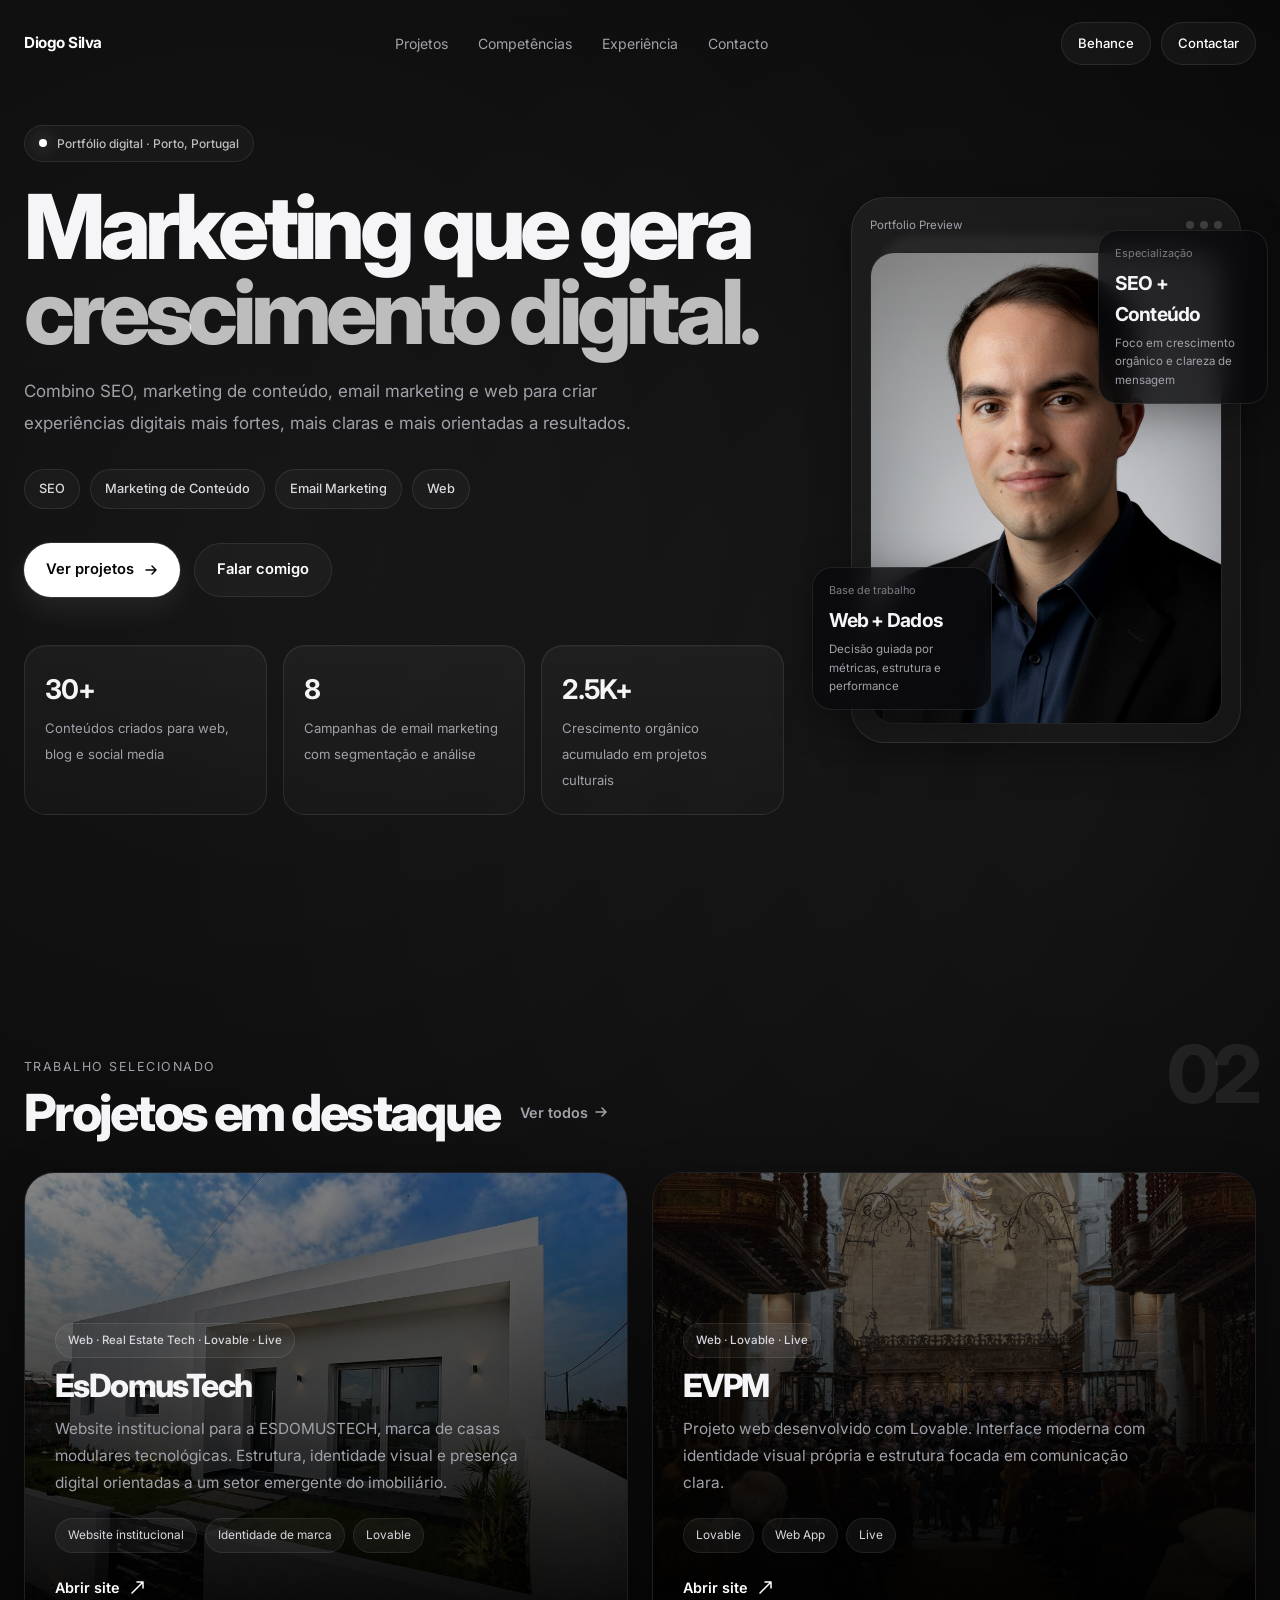
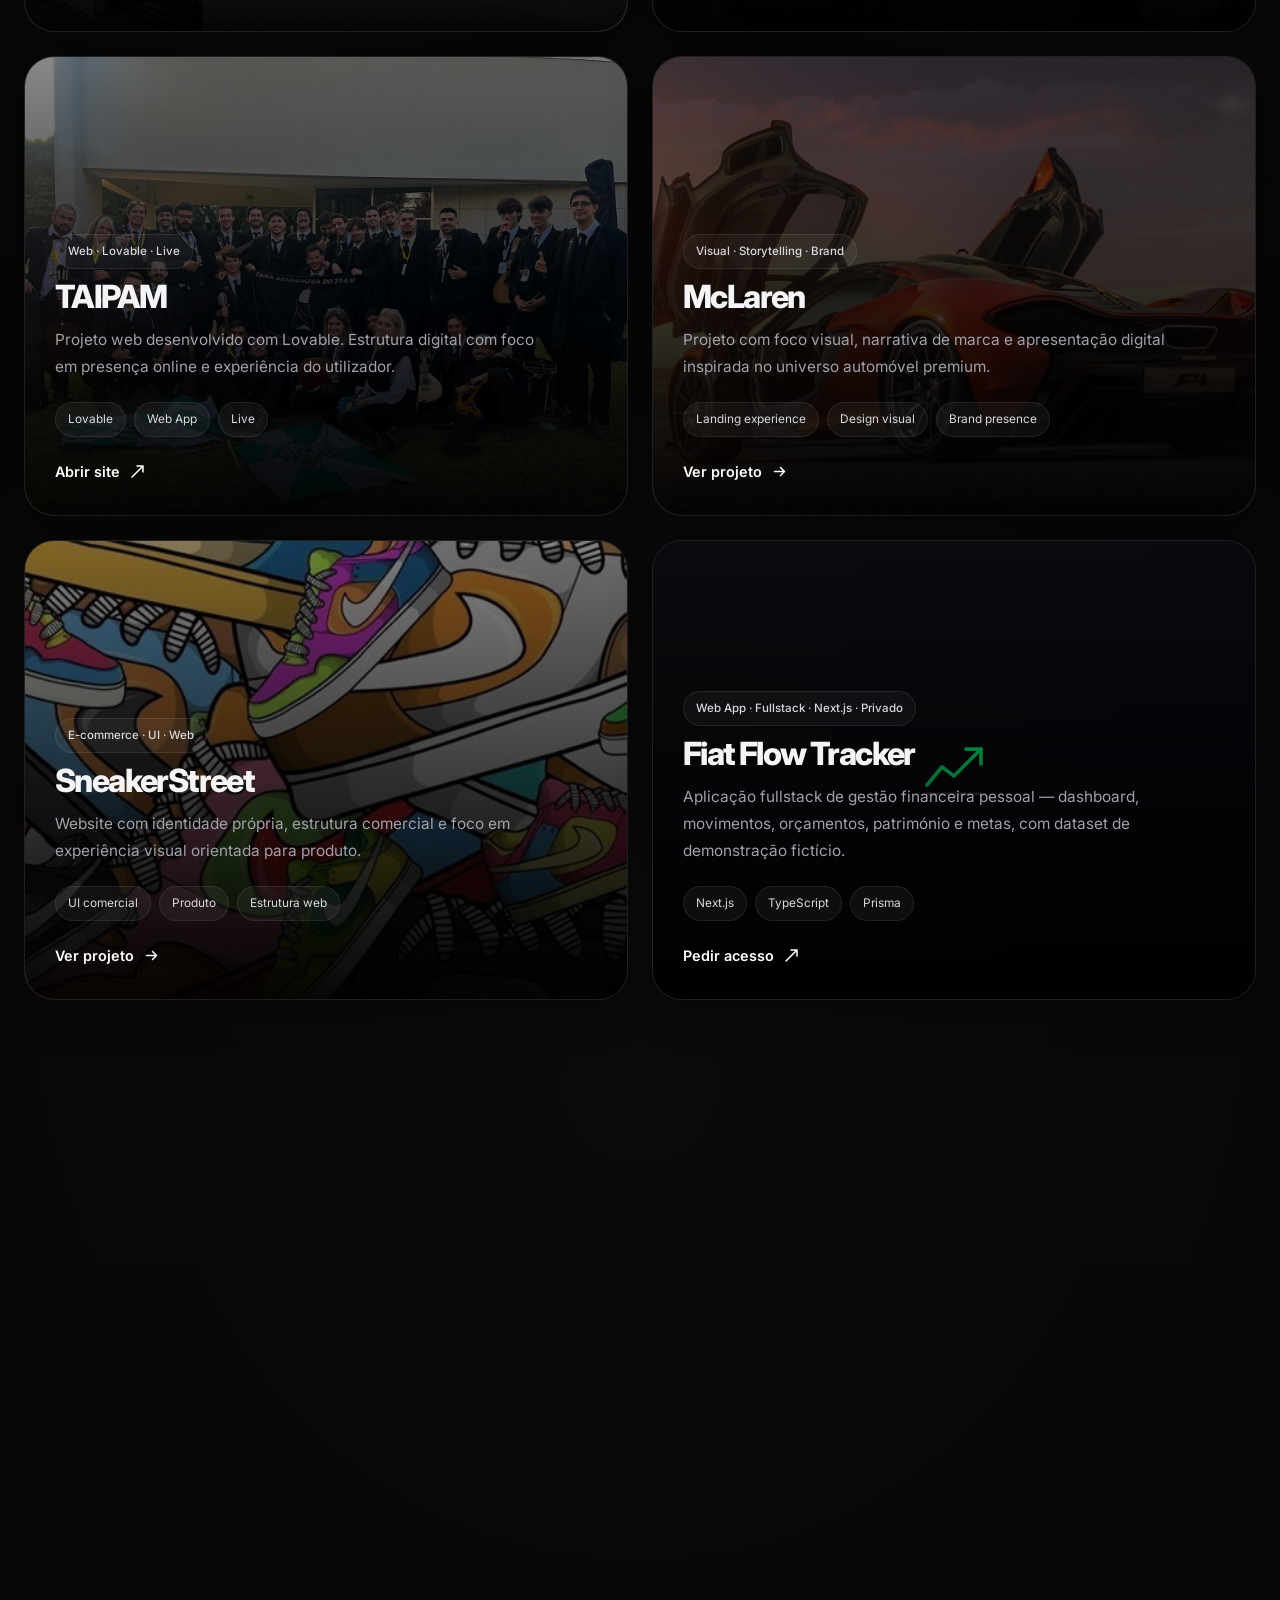
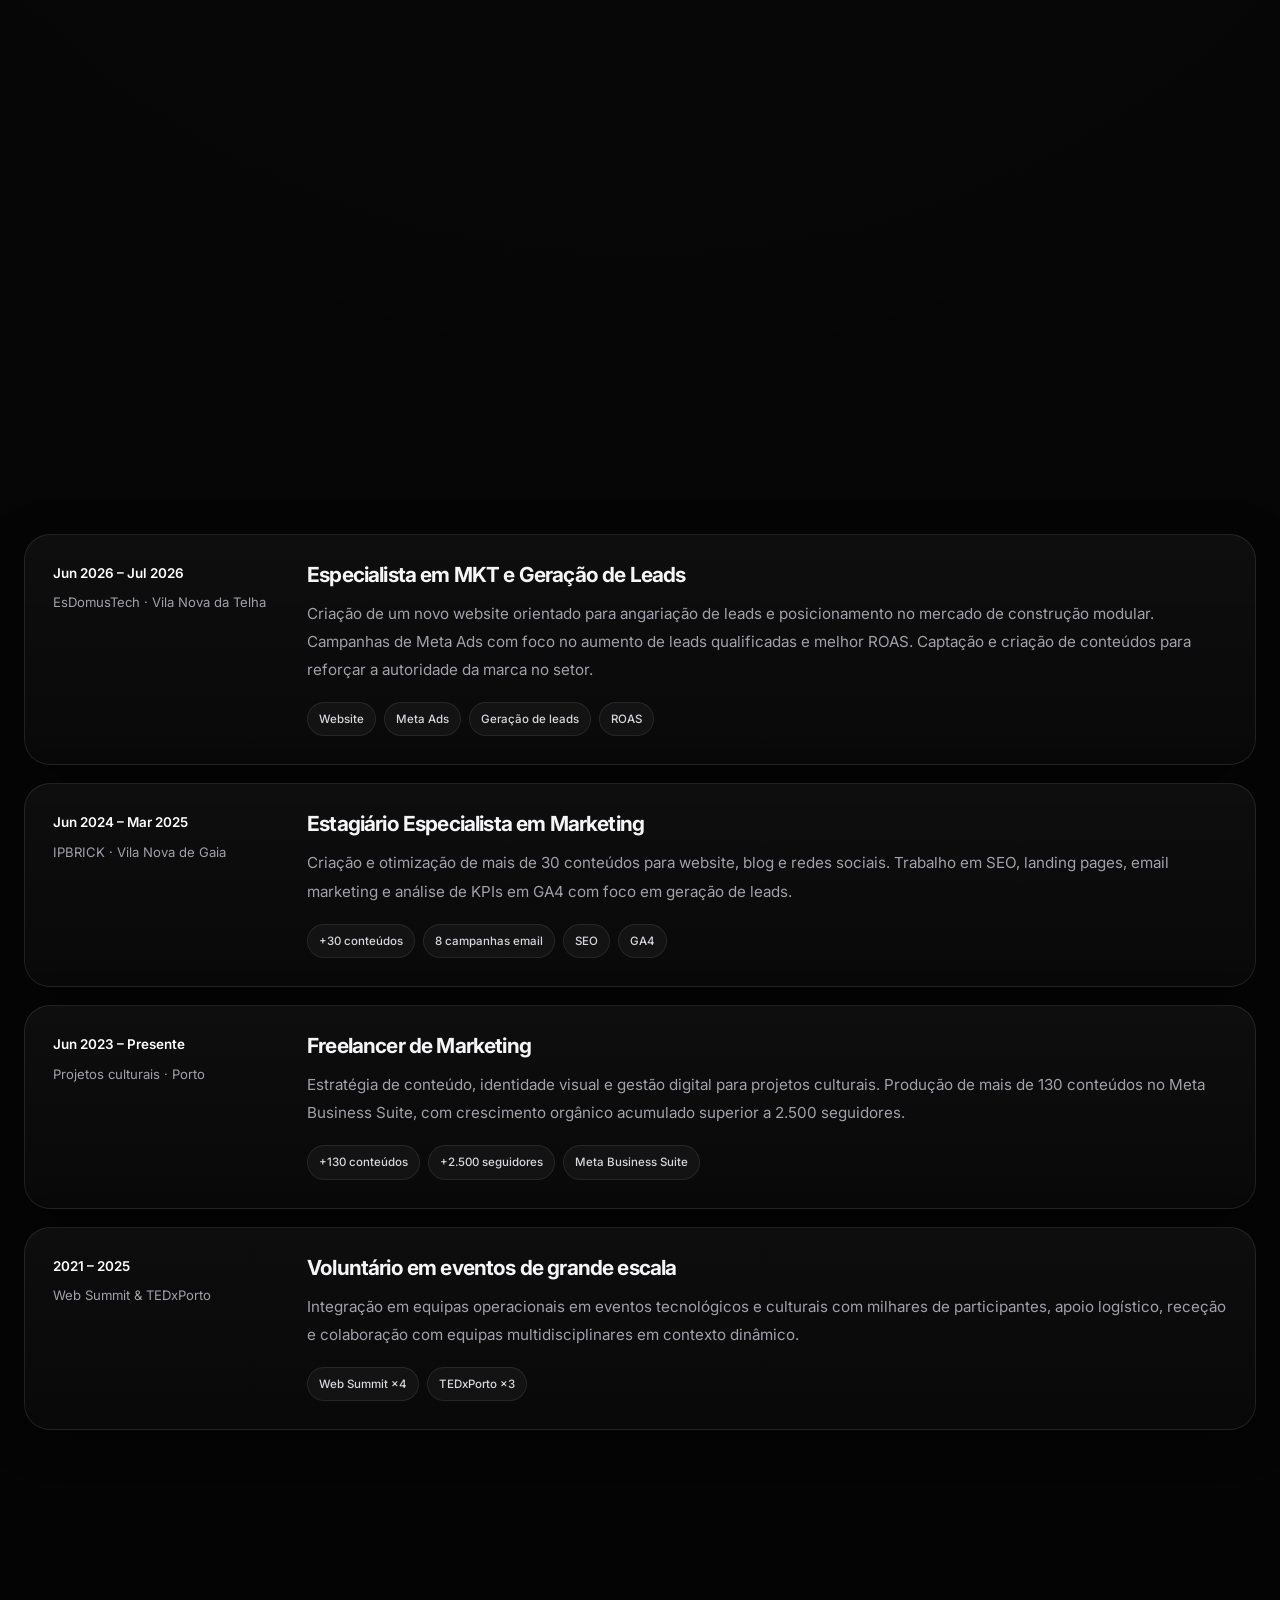
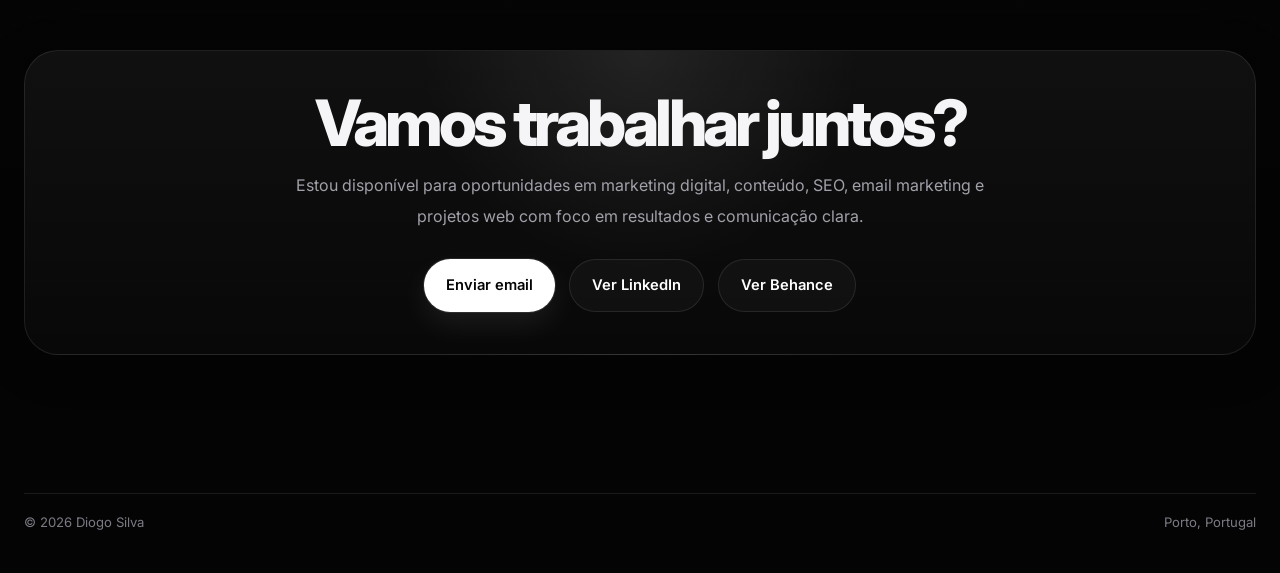
==== index.html @ f7cb308f "feat: add Fiat Flow Tracker project card Private repo, no live demo — uses inline SVG thumb instead " ====
<!DOCTYPE html>
<html lang="pt">
<head>
  <meta charset="UTF-8" />
  <meta name="viewport" content="width=device-width, initial-scale=1.0" />

  <title>Diogo Silva | Marketing & Digital</title>
  <meta name="description" content="Portfólio de Diogo Silva com projetos em SEO, marketing de conteúdo, email marketing, web e comunicação digital." />
  <meta property="og:title" content="Diogo Silva | Marketing & Digital" />
  <meta property="og:description" content="SEO, Marketing de Conteúdo, Email Marketing e projetos digitais." />
  <meta property="og:type" content="website" />
  <meta property="og:url" content="https://diogoafonsosilva.github.io/" />

  <link rel="preconnect" href="https://fonts.googleapis.com" />
  <link rel="preconnect" href="https://fonts.gstatic.com" crossorigin />
  <link href="https://fonts.googleapis.com/css2?family=Inter:wght@300;400;500;600;700;800&display=swap" rel="stylesheet" />

  <link rel="stylesheet" href="assets/css/style.css" />
  <link rel="stylesheet" href="assets/css/home.css" />

</head>
<body>

  <nav id="nav">
    <div class="nav-wrap">
      <a class="nav-logo" href="#hero">Diogo Silva</a>
      <ul class="nav-links">
        <li><a href="#projetos">Projetos</a></li>
        <li><a href="#competencias">Competências</a></li>
        <li><a href="#experiencia">Experiência</a></li>
        <li><a href="#contacto">Contacto</a></li>
      </ul>
      <div class="nav-actions">
        <a class="nav-cta" href="https://www.behance.net/diogoafonsosilva" target="_blank" rel="noopener">Behance</a>
        <a class="nav-cta" href="mailto:diogoafonsosilva@gmail.com">Contactar</a>
      </div>
    </div>
  </nav>

  <section class="hero" id="hero">
    <div class="container">
      <div class="hero-grid">
        <div class="hero-copy reveal">
          <div class="eyebrow">Portfólio digital · Porto, Portugal</div>
          <h1>
            Marketing que gera
            <span>crescimento digital.</span>
          </h1>
          <p class="lead">
            Combino SEO, marketing de conteúdo, email marketing e web para criar experiências digitais mais fortes, mais claras e mais orientadas a resultados.
          </p>
          <div class="hero-tags">
            <span>SEO</span>
            <span>Marketing de Conteúdo</span>
            <span>Email Marketing</span>
            <span>Web</span>
          </div>
          <div class="hero-actions">
            <a class="btn-primary" href="#projetos">
              Ver projetos
              <svg width="14" height="14" viewBox="0 0 14 14" fill="none">
                <path d="M2 7h10M8 3l4 4-4 4" stroke="currentColor" stroke-width="1.5" stroke-linecap="round" stroke-linejoin="round"/>
              </svg>
            </a>
            <a class="btn-secondary" href="mailto:diogoafonsosilva@gmail.com">Falar comigo</a>
          </div>
          <div class="hero-stats">
            <div class="stat">
              <strong>30+</strong>
              <span>Conteúdos criados para web, blog e social media</span>
            </div>
            <div class="stat">
              <strong>8</strong>
              <span>Campanhas de email marketing com segmentação e análise</span>
            </div>
            <div class="stat">
              <strong>2.5K+</strong>
              <span>Crescimento orgânico acumulado em projetos culturais</span>
            </div>
          </div>
        </div>

        <div class="hero-visual reveal">
          <div class="mini-card top-right">
            <div class="mini-label">Especialização</div>
            <div class="mini-value">SEO + Conteúdo</div>
            <div class="mini-sub">Foco em crescimento orgânico e clareza de mensagem</div>
          </div>
          <div class="mini-card bottom-left">
            <div class="mini-label">Base de trabalho</div>
            <div class="mini-value">Web + Dados</div>
            <div class="mini-sub">Decisão guiada por métricas, estrutura e performance</div>
          </div>
          <div class="photo-card">
            <div class="photo-card-top">
              <span>Portfolio Preview</span>
              <div class="dots"><span></span><span></span><span></span></div>
            </div>
            <div class="photo-frame">
              <img src="assets/img/linkedin-foto-nova.png" alt="Diogo Silva" class="hero-photo" />
            </div>
          </div>
        </div>
      </div>
    </div>
  </section>

  <section id="projetos">
    <div class="container">
      <div class="section-head reveal">
        <div>
          <p class="section-kicker">Trabalho selecionado</p>
          <div class="section-title-row">
            <h2 class="section-title">Projetos em destaque</h2>
            <a class="section-link" href="projects.html">
              Ver todos
              <svg width="14" height="14" viewBox="0 0 14 14" fill="none">
                <path d="M2 7h10M8 3l4 4-4 4" stroke="currentColor" stroke-width="1.5" stroke-linecap="round" stroke-linejoin="round"/>
              </svg>
            </a>
          </div>
        </div>
        <div class="section-no">02</div>
      </div>

      <div class="projects-grid reveal">

        <!-- EsDomusTech (Lovable, mais recente) -->
        <article class="project-card">
          <img src="assets/img/esdomustech-t3-hero.jpg" alt="Projeto EsDomusTech" class="project-img" />
          <div class="project-overlay"></div>
          <div class="project-content">
            <span class="project-type">Web · Real Estate Tech · Lovable · Live</span>
            <h3 class="project-name">EsDomusTech</h3>
            <p class="project-desc">
              Website institucional para a ESDOMUSTECH, marca de casas modulares tecnológicas. Estrutura, identidade visual e presença digital orientadas a um setor emergente do imobiliário.
            </p>
            <div class="project-meta">
              <span>Website institucional</span>
              <span>Identidade de marca</span>
              <span>Lovable</span>
            </div>
            <a class="project-link" href="https://esdomustech.lovable.app/" target="_blank" rel="noopener">
              Abrir site
              <svg width="15" height="15" viewBox="0 0 15 15" fill="none">
                <path d="M2 13L13 2M13 2H7M13 2V8" stroke="currentColor" stroke-width="1.5" stroke-linecap="round" stroke-linejoin="round"/>
              </svg>
            </a>
          </div>
        </article>

        <!-- EVPM -->
        <article class="project-card">
          <div class="project-logo-thumb">
            <img src="assets/img/EVPM em Palco.jpg" alt="EVPM" />
          </div>
          <div class="project-overlay"></div>
          <div class="project-content">
            <span class="project-type">Web · Lovable · Live</span>
            <h3 class="project-name">EVPM</h3>
            <p class="project-desc">
              Projeto web desenvolvido com Lovable. Interface moderna com identidade visual própria e estrutura focada em comunicação clara.
            </p>
            <div class="project-meta">
              <span>Lovable</span>
              <span>Web App</span>
              <span>Live</span>
            </div>
            <a class="project-link" href="https://evpm.vercel.app" target="_blank" rel="noopener">
              Abrir site
              <svg width="15" height="15" viewBox="0 0 15 15" fill="none">
                <path d="M2 13L13 2M13 2H7M13 2V8" stroke="currentColor" stroke-width="1.5" stroke-linecap="round" stroke-linejoin="round"/>
              </svg>
            </a>
          </div>
        </article>

        <!-- TAIPAM -->
        <article class="project-card">
          <div class="project-logo-thumb">
            <img src="assets/img/TAIPAM em Palco.jpg" alt="TAIPAM" />
          </div>
          <div class="project-overlay"></div>
          <div class="project-content">
            <span class="project-type">Web · Lovable · Live</span>
            <h3 class="project-name">TAIPAM</h3>
            <p class="project-desc">
              Projeto web desenvolvido com Lovable. Estrutura digital com foco em presença online e experiência do utilizador.
            </p>
            <div class="project-meta">
              <span>Lovable</span>
              <span>Web App</span>
              <span>Live</span>
            </div>
            <a class="project-link" href="https://taipam.lovable.app" target="_blank" rel="noopener">
              Abrir site
              <svg width="15" height="15" viewBox="0 0 15 15" fill="none">
                <path d="M2 13L13 2M13 2H7M13 2V8" stroke="currentColor" stroke-width="1.5" stroke-linecap="round" stroke-linejoin="round"/>
              </svg>
            </a>
          </div>
        </article>

        <!-- McLaren -->
        <article class="project-card">
          <img src="assets/img/McLarenProject.jpeg" alt="Projeto McLaren" class="project-img" />
          <div class="project-overlay"></div>
          <div class="project-content">
            <span class="project-type">Visual · Storytelling · Brand</span>
            <h3 class="project-name">McLaren</h3>
            <p class="project-desc">
              Projeto com foco visual, narrativa de marca e apresentação digital inspirada no universo automóvel premium.
            </p>
            <div class="project-meta">
              <span>Landing experience</span>
              <span>Design visual</span>
              <span>Brand presence</span>
            </div>
            <a class="project-link" href="McLarenSite/">
              Ver projeto
              <svg width="15" height="15" viewBox="0 0 15 15" fill="none">
                <path d="M2.5 7.5h10M8.5 3.5l4 4-4 4" stroke="currentColor" stroke-width="1.5" stroke-linecap="round" stroke-linejoin="round"/>
              </svg>
            </a>
          </div>
        </article>

        <!-- SneakerStreet -->
        <article class="project-card">
          <img src="assets/img/SneakerStoreProject.jpeg" alt="Projeto SneakerStreet" class="project-img" />
          <div class="project-overlay"></div>
          <div class="project-content">
            <span class="project-type">E-commerce · UI · Web</span>
            <h3 class="project-name">SneakerStreet</h3>
            <p class="project-desc">
              Website com identidade própria, estrutura comercial e foco em experiência visual orientada para produto.
            </p>
            <div class="project-meta">
              <span>UI comercial</span>
              <span>Produto</span>
              <span>Estrutura web</span>
            </div>
            <a class="project-link" href="SneakerStore/">
              Ver projeto
              <svg width="15" height="15" viewBox="0 0 15 15" fill="none">
                <path d="M2.5 7.5h10M8.5 3.5l4 4-4 4" stroke="currentColor" stroke-width="1.5" stroke-linecap="round" stroke-linejoin="round"/>
              </svg>
            </a>
          </div>
        </article>

        <!-- Fiat Flow Tracker -->
        <article class="project-card">
          <div class="project-logo-thumb">
            <svg width="72" height="72" viewBox="0 0 48 48" fill="none">
              <path d="M6 34 L16 22 L24 28 L42 10" stroke="#00ff78" stroke-width="2.5" stroke-linecap="round" stroke-linejoin="round"/>
              <path d="M32 10h10v10" stroke="#00ff78" stroke-width="2.5" stroke-linecap="round" stroke-linejoin="round"/>
              <path d="M6 40h36" stroke="rgba(255,255,255,0.25)" stroke-width="2" stroke-linecap="round"/>
            </svg>
          </div>
          <div class="project-overlay"></div>
          <div class="project-content">
            <span class="project-type">Web App · Fullstack · Next.js · Privado</span>
            <h3 class="project-name">Fiat Flow Tracker</h3>
            <p class="project-desc">
              Aplicação fullstack de gestão financeira pessoal — dashboard, movimentos, orçamentos, património e metas, com dataset de demonstração fictício.
            </p>
            <div class="project-meta">
              <span>Next.js</span>
              <span>TypeScript</span>
              <span>Prisma</span>
            </div>
            <a class="project-link" href="mailto:diogoafonsosilva@gmail.com?subject=Fiat%20Flow%20Tracker%20-%20pedido%20de%20acesso">
              Pedir acesso
              <svg width="15" height="15" viewBox="0 0 15 15" fill="none">
                <path d="M2 13L13 2M13 2H7M13 2V8" stroke="currentColor" stroke-width="1.5" stroke-linecap="round" stroke-linejoin="round"/>
              </svg>
            </a>
          </div>
        </article>

      </div>

    </div>
  </section>

  <section id="competencias">
    <div class="container">
      <div class="section-head reveal">
        <div>
          <p class="section-kicker">Competências</p>
          <h2 class="section-title">Áreas em que trabalho</h2>
        </div>
        <div class="section-no">03</div>
      </div>
      <div class="skills-grid reveal">
        <article class="skill-card">
          <div class="skill-no">01</div>
          <h3>SEO & Conteúdo</h3>
          <p>Criação e otimização de conteúdos para website, blog e canais digitais, com foco em visibilidade orgânica, proposta de valor e captação de leads.</p>
          <div class="skill-tags">
            <span>SEO On Page</span><span>Copywriting</span><span>GA4</span><span>WordPress</span>
          </div>
        </article>
        <article class="skill-card">
          <div class="skill-no">02</div>
          <h3>Email Marketing</h3>
          <p>Planeamento, criação, segmentação e análise de campanhas alinhadas com objetivos comerciais e com leitura de métricas orientada à melhoria contínua.</p>
          <div class="skill-tags">
            <span>Segmentação</span><span>Otimização</span><span>Automação</span><span>KPIs</span>
          </div>
        </article>
        <article class="skill-card">
          <div class="skill-no">03</div>
          <h3>Web & Design</h3>
          <p>Desenvolvimento de páginas e interfaces com atenção à estrutura, experiência do utilizador, identidade visual e coerência comunicacional.</p>
          <div class="skill-tags">
            <span>HTML / CSS</span><span>Illustrator</span><span>Photoshop</span><span>Canva</span>
          </div>
        </article>
      </div>
    </div>
  </section>

  <section id="experiencia">
    <div class="container">
      <div class="section-head reveal">
        <div>
          <p class="section-kicker">Percurso</p>
          <h2 class="section-title">Experiência relevante</h2>
        </div>
        <div class="section-no">04</div>
      </div>
      <div class="timeline reveal">
        <article class="timeline-item">
          <div>
            <div class="timeline-period">Jun 2026 – Jul 2026</div>
            <div class="timeline-org">EsDomusTech · Vila Nova da Telha</div>
          </div>
          <div class="timeline-content">
            <h3>Especialista em MKT e Geração de Leads</h3>
            <p>Criação de um novo website orientado para angariação de leads e posicionamento no mercado de construção modular. Campanhas de Meta Ads com foco no aumento de leads qualificadas e melhor ROAS. Captação e criação de conteúdos para reforçar a autoridade da marca no setor.</p>
            <div class="timeline-pills">
              <span>Website</span><span>Meta Ads</span><span>Geração de leads</span><span>ROAS</span>
            </div>
          </div>
        </article>
        <article class="timeline-item">
          <div>
            <div class="timeline-period">Jun 2024 – Mar 2025</div>
            <div class="timeline-org">IPBRICK · Vila Nova de Gaia</div>
          </div>
          <div class="timeline-content">
            <h3>Estagiário Especialista em Marketing</h3>
            <p>Criação e otimização de mais de 30 conteúdos para website, blog e redes sociais. Trabalho em SEO, landing pages, email marketing e análise de KPIs em GA4 com foco em geração de leads.</p>
            <div class="timeline-pills">
              <span>+30 conteúdos</span><span>8 campanhas email</span><span>SEO</span><span>GA4</span>
            </div>
          </div>
        </article>
        <article class="timeline-item">
          <div>
            <div class="timeline-period">Jun 2023 – Presente</div>
            <div class="timeline-org">Projetos culturais · Porto</div>
          </div>
          <div class="timeline-content">
            <h3>Freelancer de Marketing</h3>
            <p>Estratégia de conteúdo, identidade visual e gestão digital para projetos culturais. Produção de mais de 130 conteúdos no Meta Business Suite, com crescimento orgânico acumulado superior a 2.500 seguidores.</p>
            <div class="timeline-pills">
              <span>+130 conteúdos</span><span>+2.500 seguidores</span><span>Meta Business Suite</span>
            </div>
          </div>
        </article>
        <article class="timeline-item">
          <div>
            <div class="timeline-period">2021 – 2025</div>
            <div class="timeline-org">Web Summit & TEDxPorto</div>
          </div>
          <div class="timeline-content">
            <h3>Voluntário em eventos de grande escala</h3>
            <p>Integração em equipas operacionais em eventos tecnológicos e culturais com milhares de participantes, apoio logístico, receção e colaboração com equipas multidisciplinares em contexto dinâmico.</p>
            <div class="timeline-pills">
              <span>Web Summit ×4</span><span>TEDxPorto ×3</span>
            </div>
          </div>
        </article>
      </div>
    </div>
  </section>

  <section id="contacto">
    <div class="container">
      <div class="contact-box reveal">
        <h2>Vamos trabalhar juntos?</h2>
        <p>Estou disponível para oportunidades em marketing digital, conteúdo, SEO, email marketing e projetos web com foco em resultados e comunicação clara.</p>
        <div class="contact-actions">
          <a class="btn-primary" href="mailto:diogoafonsosilva@gmail.com">Enviar email</a>
          <a class="btn-secondary" href="https://linkedin.com/in/diogoafonsosilva" target="_blank" rel="noopener">Ver LinkedIn</a>
          <a class="btn-secondary" href="https://www.behance.net/diogoafonsosilva" target="_blank" rel="noopener">Ver Behance</a>
        </div>
      </div>
    </div>
  </section>

  <footer>
    <div class="footer-wrap">
      <span>© 2026 Diogo Silva</span>
      <span>Porto, Portugal</span>
    </div>
  </footer>

  <script src="assets/js/main.js"></script>
</body>
</html>
---- assets/css/style.css ----
:root {
  --bg: #050505;
  --bg-soft: #0b0b0d;
  --panel: rgba(255, 255, 255, 0.04);
  --panel-2: rgba(255, 255, 255, 0.06);
  --border: rgba(255, 255, 255, 0.09);
  --border-strong: rgba(255, 255, 255, 0.16);
  --text: #f5f5f7;
  --muted: #a1a1aa;
  --muted-2: #7b7b85;
  --white-soft: rgba(255, 255, 255, 0.72);
  --glow: rgba(255, 255, 255, 0.08);
  --radius: 28px;
  --shadow: 0 10px 40px rgba(0, 0, 0, 0.35);
  --container: 1240px;
  --transition: 0.28s ease;
}

* { margin: 0; padding: 0; box-sizing: border-box; }
html { scroll-behavior: smooth; }

body {
  font-family: "Inter", sans-serif;
  color: var(--text);
  background:
    radial-gradient(circle at 20% 10%, rgba(255,255,255,0.06) 0%, transparent 24%),
    radial-gradient(circle at 85% 15%, rgba(255,255,255,0.04) 0%, transparent 20%),
    radial-gradient(circle at 50% 50%, rgba(255,255,255,0.02) 0%, transparent 35%),
    linear-gradient(180deg, #080808 0%, #040404 100%);
  overflow-x: hidden;
  line-height: 1.6;
}

body::before {
  content: "";
  position: fixed;
  inset: 0;
  pointer-events: none;
  background-image:
    linear-gradient(rgba(255,255,255,0.025) 1px, transparent 1px),
    linear-gradient(90deg, rgba(255,255,255,0.025) 1px, transparent 1px);
  background-size: 36px 36px;
  mask-image: radial-gradient(circle at center, black 35%, transparent 100%);
  opacity: 0.25;
  z-index: 0;
}

a { color: inherit; text-decoration: none; }
img { max-width: 100%; display: block; }

.container {
  width: min(var(--container), calc(100% - 48px));
  margin: 0 auto;
  position: relative;
  z-index: 1;
}

/* NAV */
nav {
  position: fixed;
  top: 0; left: 0; right: 0;
  z-index: 100;
  transition: var(--transition);
  border-bottom: 1px solid transparent;
}
nav.scrolled {
  background: rgba(5, 5, 5, 0.72);
  backdrop-filter: blur(18px);
  border-bottom-color: var(--border);
}
.nav-wrap {
  width: min(var(--container), calc(100% - 48px));
  margin: 0 auto;
  display: flex;
  align-items: center;
  justify-content: space-between;
  padding: 22px 0;
  gap: 20px;
}
.nav-logo {
  font-size: 0.95rem;
  font-weight: 700;
  letter-spacing: -0.03em;
  color: #fff;
  white-space: nowrap;
}
.nav-links {
  list-style: none;
  display: flex;
  align-items: center;
  gap: 30px;
  flex-wrap: wrap;
  justify-content: center;
}
.nav-links a {
  font-size: 0.88rem;
  color: var(--muted);
  transition: var(--transition);
}
.nav-links a:hover { color: #fff; }
.nav-actions {
  display: flex;
  align-items: center;
  gap: 10px;
  flex-wrap: wrap;
  justify-content: flex-end;
}
.nav-cta {
  display: inline-flex;
  align-items: center;
  justify-content: center;
  padding: 10px 16px;
  border: 1px solid var(--border);
  border-radius: 999px;
  background: rgba(255,255,255,0.04);
  font-size: 0.82rem;
  font-weight: 500;
  color: #fff;
  transition: var(--transition);
  white-space: nowrap;
}
.nav-cta:hover {
  background: rgba(255,255,255,0.08);
  border-color: var(--border-strong);
}
.nav-back {
  display: inline-flex;
  align-items: center;
  gap: 8px;
  padding: 9px 16px;
  border: 1px solid var(--border);
  border-radius: 999px;
  background: rgba(255,255,255,0.04);
  font-size: 0.82rem;
  font-weight: 500;
  color: var(--muted);
  transition: var(--transition);
}
.nav-back:hover {
  color: #fff;
  background: rgba(255,255,255,0.08);
  border-color: var(--border-strong);
}
.nav-back svg { transition: transform 0.2s ease; }
.nav-back:hover svg { transform: translateX(-3px); }

/* BUTTONS */
.btn-primary, .btn-secondary {
  display: inline-flex;
  align-items: center;
  gap: 10px;
  padding: 14px 22px;
  border-radius: 999px;
  font-size: 0.92rem;
  font-weight: 600;
  transition: var(--transition);
}
.btn-primary {
  background: #fff;
  color: #050505;
  box-shadow: 0 0 0 1px rgba(255,255,255,0.1), 0 12px 30px rgba(255,255,255,0.08);
}
.btn-primary:hover {
  transform: translateY(-2px);
  box-shadow: 0 0 0 1px rgba(255,255,255,0.1), 0 18px 38px rgba(255,255,255,0.14);
}
.btn-secondary {
  border: 1px solid var(--border);
  background: rgba(255,255,255,0.03);
  color: #fff;
}
.btn-secondary:hover {
  transform: translateY(-2px);
  background: rgba(255,255,255,0.06);
  border-color: var(--border-strong);
}

/* SECTIONS */
section { padding: 110px 0; position: relative; z-index: 1; }
.section-head {
  display: flex;
  align-items: end;
  justify-content: space-between;
  gap: 20px;
  margin-bottom: 34px;
}
.section-kicker {
  font-size: 0.78rem;
  color: var(--muted);
  margin-bottom: 10px;
  text-transform: uppercase;
  letter-spacing: 0.12em;
}
.section-title {
  font-size: clamp(2rem, 4vw, 3.5rem);
  line-height: 1;
  letter-spacing: -0.05em;
  font-weight: 800;
}
.section-no {
  font-size: clamp(2rem, 7vw, 5rem);
  letter-spacing: -0.08em;
  color: rgba(255,255,255,0.08);
  font-weight: 800;
  user-select: none;
}
.section-title-row {
  display: flex;
  align-items: center;
  gap: 20px;
  flex-wrap: wrap;
}
.section-link {
  display: inline-flex;
  align-items: center;
  gap: 6px;
  font-size: 0.9rem;
  font-weight: 600;
  color: var(--muted);
  transition: color 0.2s ease, gap 0.2s ease;
}
.section-link:hover {
  color: var(--text, #fff);
  gap: 10px;
}

/* FOOTER */
footer { padding: 28px 0 40px; position: relative; z-index: 1; }
.footer-wrap {
  width: min(var(--container), calc(100% - 48px));
  margin: 0 auto;
  padding-top: 18px;
  border-top: 1px solid var(--border);
  display: flex;
  justify-content: space-between;
  gap: 18px;
  flex-wrap: wrap;
  color: var(--muted-2);
  font-size: 0.82rem;
}

/* REVEAL */
.reveal {
  opacity: 0;
  transform: translateY(28px);
  transition: opacity 0.8s ease, transform 0.8s ease;
}
.reveal.in, .reveal.visible { opacity: 1; transform: none; }

/* RESPONSIVE */
@media (max-width: 760px) {
  .container, .nav-wrap, .footer-wrap { width: min(var(--container), calc(100% - 28px)); }
  .nav-links { display: none; }
}
---- assets/css/home.css ----
/* HERO */
.hero {
  min-height: 100vh;
  display: flex;
  align-items: center;
  padding: 120px 0 80px;
  position: relative;
}
.hero-grid {
  display: grid;
  grid-template-columns: minmax(0, 1.08fr) minmax(340px, 420px);
  gap: 44px;
  align-items: center;
}
.eyebrow {
  display: inline-flex;
  align-items: center;
  gap: 10px;
  padding: 8px 14px;
  border: 1px solid var(--border);
  border-radius: 999px;
  background: rgba(255,255,255,0.03);
  color: var(--white-soft);
  font-size: 0.75rem;
  font-weight: 500;
  margin-bottom: 22px;
}
.eyebrow::before {
  content: "";
  width: 8px; height: 8px;
  border-radius: 50%;
  background: #fff;
  box-shadow: 0 0 18px rgba(255,255,255,0.5);
}
.hero h1 {
  font-size: clamp(3.4rem, 7vw, 6.5rem);
  line-height: 0.95;
  letter-spacing: -0.06em;
  font-weight: 800;
  max-width: 760px;
  margin-bottom: 22px;
}
.hero h1 span { display: block; color: var(--white-soft); }
.hero p.lead {
  max-width: 640px;
  font-size: 1.06rem;
  color: var(--muted);
  line-height: 1.85;
  margin-bottom: 30px;
}
.hero-tags {
  display: flex;
  flex-wrap: wrap;
  gap: 10px;
  margin-bottom: 34px;
}
.hero-tags span {
  padding: 9px 14px;
  border-radius: 999px;
  border: 1px solid var(--border);
  background: rgba(255,255,255,0.03);
  color: #d9d9df;
  font-size: 0.8rem;
  font-weight: 500;
}
.hero-actions {
  display: flex;
  flex-wrap: wrap;
  gap: 14px;
  margin-bottom: 48px;
}
.hero-stats {
  display: grid;
  grid-template-columns: repeat(3, 1fr);
  gap: 16px;
  max-width: 760px;
}
.stat {
  padding: 22px 20px;
  border: 1px solid var(--border);
  border-radius: 22px;
  background: linear-gradient(180deg, rgba(255,255,255,0.04), rgba(255,255,255,0.02));
  box-shadow: inset 0 1px 0 rgba(255,255,255,0.03);
}
.stat strong {
  display: block;
  font-size: 1.7rem;
  letter-spacing: -0.04em;
  margin-bottom: 4px;
}
.stat span { font-size: 0.82rem; color: var(--muted); }

/* HERO VISUAL */
.hero-visual {
  position: relative;
  min-height: 620px;
  display: flex;
  align-items: center;
  justify-content: center;
}
.hero-visual::before {
  content: "";
  position: absolute;
  inset: 12% 10%;
  border-radius: 38px;
  background:
    radial-gradient(circle at 50% 30%, rgba(255,255,255,0.12) 0%, transparent 32%),
    linear-gradient(180deg, rgba(255,255,255,0.06), rgba(255,255,255,0.02));
  filter: blur(4px);
  opacity: 0.95;
}
.photo-card {
  position: relative;
  width: 100%;
  max-width: 390px;
  border-radius: 34px;
  border: 1px solid var(--border);
  background: linear-gradient(180deg, rgba(255,255,255,0.05), rgba(255,255,255,0.02));
  box-shadow: var(--shadow);
  overflow: hidden;
  padding: 18px;
  z-index: 2;
}
.photo-card-top {
  display: flex;
  align-items: center;
  justify-content: space-between;
  margin-bottom: 18px;
  color: var(--muted);
  font-size: 0.72rem;
}
.dots { display: flex; gap: 6px; }
.dots span {
  width: 8px; height: 8px;
  border-radius: 50%;
  background: rgba(255,255,255,0.18);
}
.photo-frame {
  border-radius: 24px;
  overflow: hidden;
  background: #111;
  border: 1px solid rgba(255,255,255,0.08);
  position: relative;
}
.photo-frame::after {
  content: "";
  position: absolute;
  inset: 0;
  background: linear-gradient(180deg, transparent 0%, rgba(0,0,0,0.2) 100%);
  pointer-events: none;
}
.hero-photo {
  width: 100%;
  height: 470px;
  object-fit: cover;
  object-position: center top;
  filter: grayscale(8%) contrast(1.05);
}
.mini-card {
  position: absolute;
  border-radius: 20px;
  border: 1px solid var(--border);
  background: rgba(10,10,12,0.78);
  backdrop-filter: blur(12px);
  box-shadow: var(--shadow);
  padding: 14px 16px;
  z-index: 3;
}
.mini-card.top-right { top: 70px; right: -12px; width: 170px; }
.mini-card.bottom-left { bottom: 70px; left: -24px; width: 180px; }
.mini-card .mini-label { font-size: 0.68rem; color: var(--muted-2); margin-bottom: 6px; }
.mini-card .mini-value { font-size: 1.2rem; font-weight: 700; letter-spacing: -0.04em; margin-bottom: 4px; }
.mini-card .mini-sub { font-size: 0.72rem; color: var(--muted); }

/* PROJECTS (featured cards) */
.projects-grid {
  display: grid;
  grid-template-columns: repeat(2, minmax(0, 1fr));
  gap: 24px;
}
.project-card {
  position: relative;
  overflow: hidden;
  min-height: 460px;
  border-radius: 30px;
  border: 1px solid var(--border);
  background: #0a0a0c;
  box-shadow: var(--shadow);
  transition: var(--transition);
  isolation: isolate;
}
.project-card::before {
  content: "";
  position: absolute;
  inset: 0;
  background: radial-gradient(circle at 50% 15%, rgba(255,255,255,0.14) 0%, transparent 38%);
  opacity: 0;
  transition: var(--transition);
  z-index: 1;
}
.project-card:hover::before { opacity: 1; }
.project-card:hover {
  transform: translateY(-5px);
  border-color: var(--border-strong);
}
.project-img {
  position: absolute;
  inset: 0;
  width: 100%; height: 100%;
  object-fit: cover;
  filter: grayscale(14%) brightness(0.58);
  transition: transform 0.7s ease, filter 0.35s ease;
}
.project-card:hover .project-img {
  transform: scale(1.05);
  filter: grayscale(0%) brightness(0.7);
}

/* Logo thumb for Lovable / brand cards */
.project-logo-thumb {
  position: absolute;
  inset: 0;
  width: 100%; height: 100%;
  display: flex;
  align-items: center;
  justify-content: center;
  background: linear-gradient(135deg, #0c0c10 0%, #080810 100%);
  overflow: hidden;
}
.project-logo-thumb img {
  width: 100%;
  height: 100%;
  object-fit: cover;
  filter: grayscale(14%) brightness(0.58);
  transition: transform 0.7s ease, filter 0.35s ease;
}
.project-card:hover .project-logo-thumb img {
  transform: scale(1.06);
  filter: grayscale(0%) brightness(0.7);
}

/* Framed variant: logo has its own white/solid background, show it whole instead of bleeding */
.project-logo-thumb.framed {
  background: linear-gradient(135deg, #efe6d8 0%, #e2d5c0 100%);
  padding: 14%;
}
.project-logo-thumb.framed img {
  width: 100%;
  height: 100%;
  object-fit: contain;
  filter: none;
}
.project-card:hover .project-logo-thumb.framed img {
  transform: scale(1.05);
  filter: none;
}

/* Framed card layout: logo box on top (flow, not absolute) + content below on solid bg.
   Used for logos with their own solid background — an overlay bleeding through reads as broken. */
.project-card--framed {
  display: flex;
  flex-direction: column;
}
.project-card--framed .project-logo-thumb.framed {
  position: static;
  height: 240px;
}
.project-card--framed .project-content {
  position: static;
  flex: 1;
  display: flex;
  flex-direction: column;
  padding: 26px 30px 30px;
}
.project-card--framed .project-desc { max-width: 100%; }
.project-card--framed .project-link { margin-top: auto; }

.project-overlay {
  position: absolute;
  inset: 0;
  background: linear-gradient(180deg, rgba(0,0,0,0.08) 0%, rgba(0,0,0,0.78) 75%, rgba(0,0,0,0.95) 100%);
  z-index: 2;
}
.project-content {
  position: absolute;
  inset: auto 0 0 0;
  z-index: 3;
  padding: 30px;
}
.project-type {
  display: inline-flex;
  margin-bottom: 12px;
  padding: 7px 12px;
  border-radius: 999px;
  border: 1px solid rgba(255,255,255,0.09);
  background: rgba(255,255,255,0.04);
  color: #d7d7dd;
  font-size: 0.72rem;
  font-weight: 500;
}
.project-name {
  font-size: 2rem;
  line-height: 1;
  letter-spacing: -0.05em;
  font-weight: 800;
  margin-bottom: 14px;
}
.project-desc {
  color: var(--muted);
  font-size: 0.96rem;
  line-height: 1.75;
  max-width: 90%;
  margin-bottom: 22px;
}
.project-meta {
  display: flex;
  flex-wrap: wrap;
  gap: 8px;
  margin-bottom: 22px;
}
.project-meta span {
  font-size: 0.74rem;
  color: #d8d8de;
  padding: 7px 12px;
  border-radius: 999px;
  background: rgba(255,255,255,0.05);
  border: 1px solid rgba(255,255,255,0.08);
}
.project-link {
  display: inline-flex;
  align-items: center;
  gap: 10px;
  font-size: 0.9rem;
  font-weight: 600;
  color: #fff;
}
.project-link svg { transition: transform var(--transition); }
.project-card:hover .project-link svg { transform: translateX(4px); }

.projects-cta {
  text-align: center;
  margin-top: 36px;
}

/* SKILLS */
.skills-grid {
  display: grid;
  grid-template-columns: repeat(3, minmax(0, 1fr));
  gap: 20px;
}
.skill-card {
  padding: 28px;
  border: 1px solid var(--border);
  border-radius: 26px;
  background: linear-gradient(180deg, rgba(255,255,255,0.04), rgba(255,255,255,0.02));
  box-shadow: var(--shadow);
  transition: var(--transition);
}
.skill-card:hover {
  transform: translateY(-4px);
  border-color: var(--border-strong);
  background: linear-gradient(180deg, rgba(255,255,255,0.06), rgba(255,255,255,0.03));
}
.skill-no {
  display: inline-flex;
  align-items: center;
  justify-content: center;
  width: 42px; height: 42px;
  border-radius: 12px;
  margin-bottom: 18px;
  background: rgba(255,255,255,0.06);
  border: 1px solid rgba(255,255,255,0.08);
  color: #fff;
  font-size: 0.9rem;
  font-weight: 700;
}
.skill-card h3 {
  font-size: 1.35rem;
  font-weight: 700;
  letter-spacing: -0.04em;
  margin-bottom: 12px;
}
.skill-card p {
  font-size: 0.94rem;
  color: var(--muted);
  line-height: 1.8;
  margin-bottom: 20px;
}
.skill-tags { display: flex; flex-wrap: wrap; gap: 8px; }
.skill-tags span {
  padding: 7px 11px;
  border-radius: 999px;
  background: rgba(255,255,255,0.04);
  border: 1px solid rgba(255,255,255,0.08);
  color: #d8d8de;
  font-size: 0.72rem;
  font-weight: 500;
}

/* TIMELINE */
.timeline { display: grid; gap: 18px; }
.timeline-item {
  display: grid;
  grid-template-columns: 230px 1fr;
  gap: 24px;
  padding: 28px;
  border: 1px solid var(--border);
  border-radius: 26px;
  background: linear-gradient(180deg, rgba(255,255,255,0.04), rgba(255,255,255,0.02));
  box-shadow: var(--shadow);
}
.timeline-period { font-size: 0.84rem; color: #fff; font-weight: 600; margin-bottom: 8px; }
.timeline-org { font-size: 0.82rem; color: var(--muted); line-height: 1.6; }
.timeline-content h3 {
  font-size: 1.3rem;
  line-height: 1.2;
  letter-spacing: -0.04em;
  font-weight: 700;
  margin-bottom: 12px;
}
.timeline-content p {
  color: var(--muted);
  font-size: 0.95rem;
  line-height: 1.85;
  margin-bottom: 18px;
}
.timeline-pills { display: flex; flex-wrap: wrap; gap: 8px; }
.timeline-pills span {
  padding: 7px 11px;
  border-radius: 999px;
  font-size: 0.72rem;
  font-weight: 500;
  color: #d7d7dd;
  background: rgba(255,255,255,0.04);
  border: 1px solid rgba(255,255,255,0.08);
}

/* CONTACT */
.contact-box {
  padding: 42px;
  border-radius: 34px;
  border: 1px solid var(--border);
  background:
    radial-gradient(circle at 50% 0%, rgba(255,255,255,0.08) 0%, transparent 32%),
    linear-gradient(180deg, rgba(255,255,255,0.05), rgba(255,255,255,0.02));
  box-shadow: var(--shadow);
  text-align: center;
}
.contact-box h2 {
  font-size: clamp(2.2rem, 5vw, 4.3rem);
  line-height: 0.95;
  letter-spacing: -0.06em;
  font-weight: 800;
  margin-bottom: 16px;
}
.contact-box p {
  max-width: 700px;
  margin: 0 auto 28px;
  color: var(--muted);
  line-height: 1.9;
  font-size: 1rem;
}
.contact-actions {
  display: flex;
  justify-content: center;
  flex-wrap: wrap;
  gap: 14px;
}

/* RESPONSIVE */
@media (max-width: 1080px) {
  .hero-grid { grid-template-columns: 1fr; }
  .hero-visual { min-height: auto; order: -1; padding-top: 30px; }
  .photo-card { max-width: 420px; }
  .hero-stats { grid-template-columns: 1fr; }
  .projects-grid, .skills-grid { grid-template-columns: 1fr; }
  .timeline-item { grid-template-columns: 1fr; }
  .nav-wrap { flex-wrap: wrap; justify-content: center; }
}
@media (max-width: 760px) {
  .hero { padding-top: 100px; }
  .hero h1 { font-size: 3.3rem; }
  .hero p.lead { font-size: 0.98rem; }
  .section-head { align-items: start; flex-direction: column; }
  .project-card { min-height: 420px; }
  .project-desc { max-width: 100%; }
  .contact-box { padding: 32px 22px; }
  .mini-card.top-right { right: 0; top: 24px; }
  .mini-card.bottom-left { left: 0; bottom: 24px; }
}
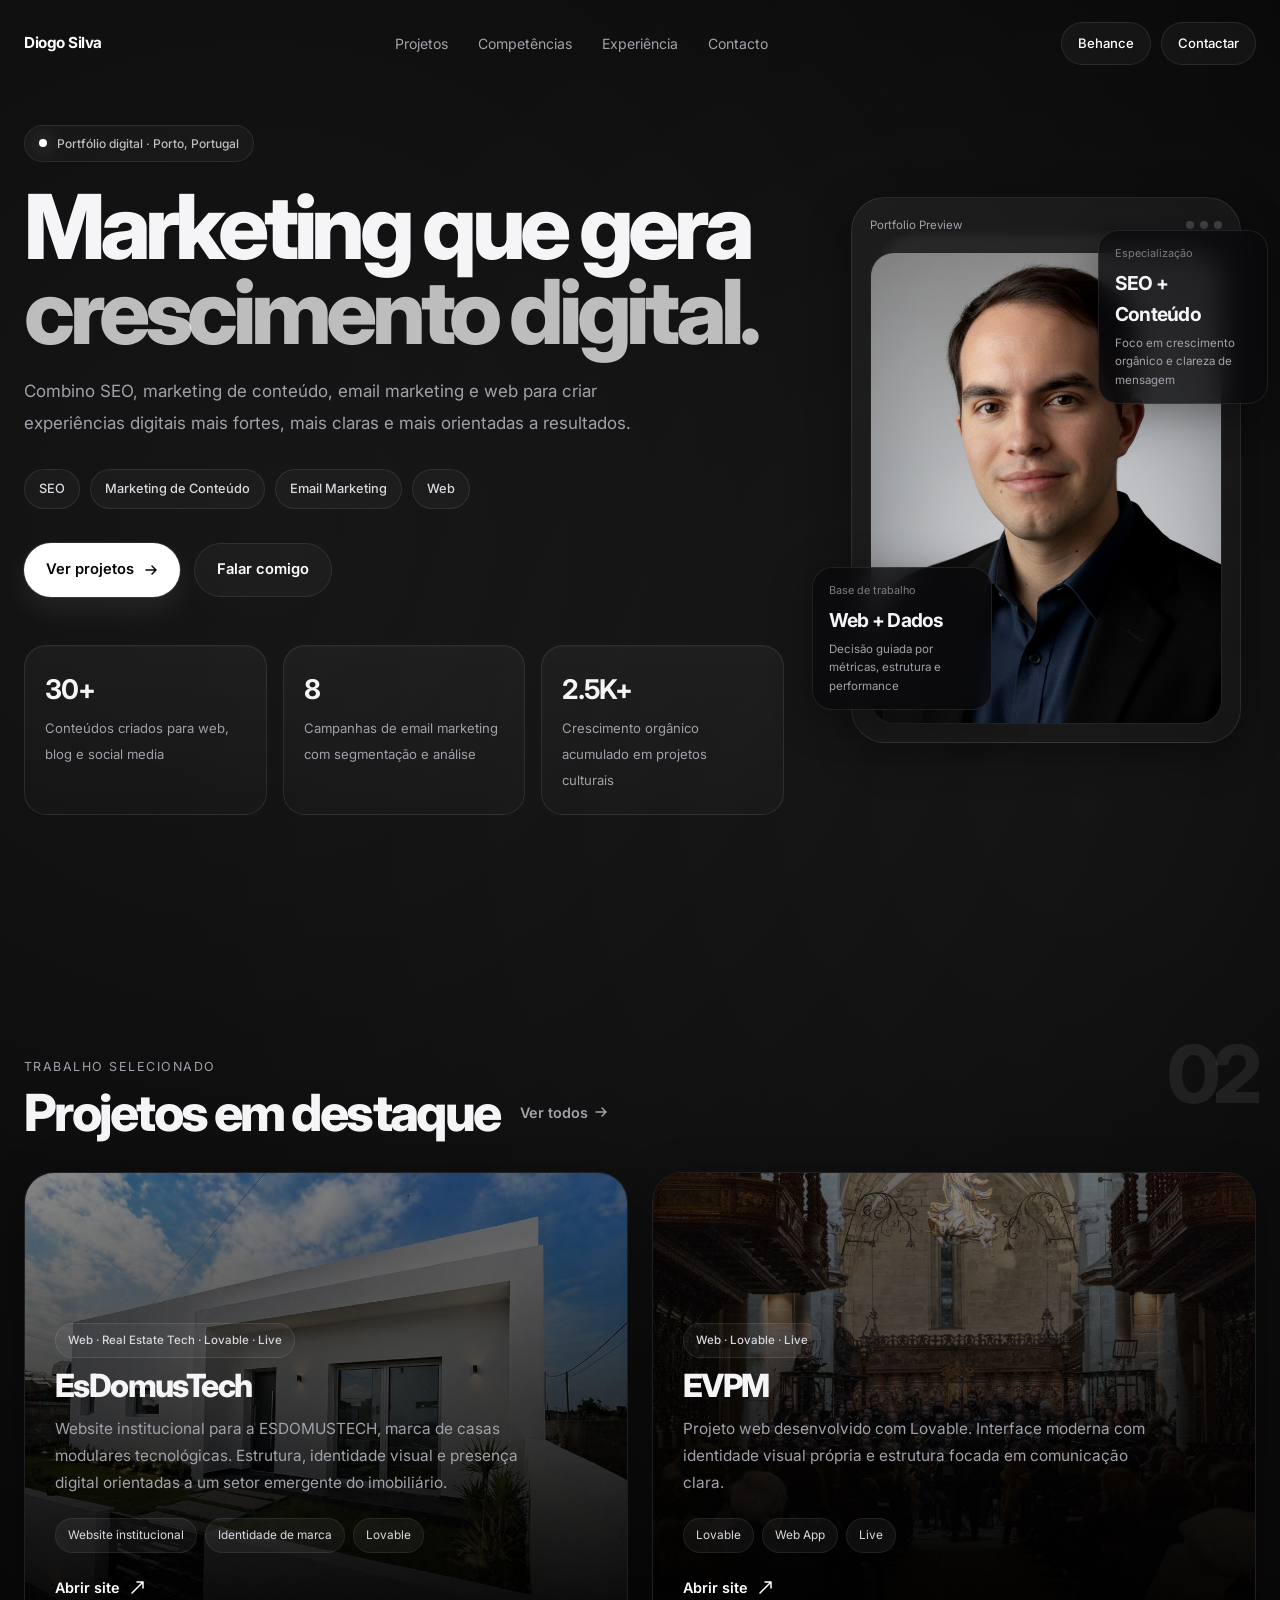
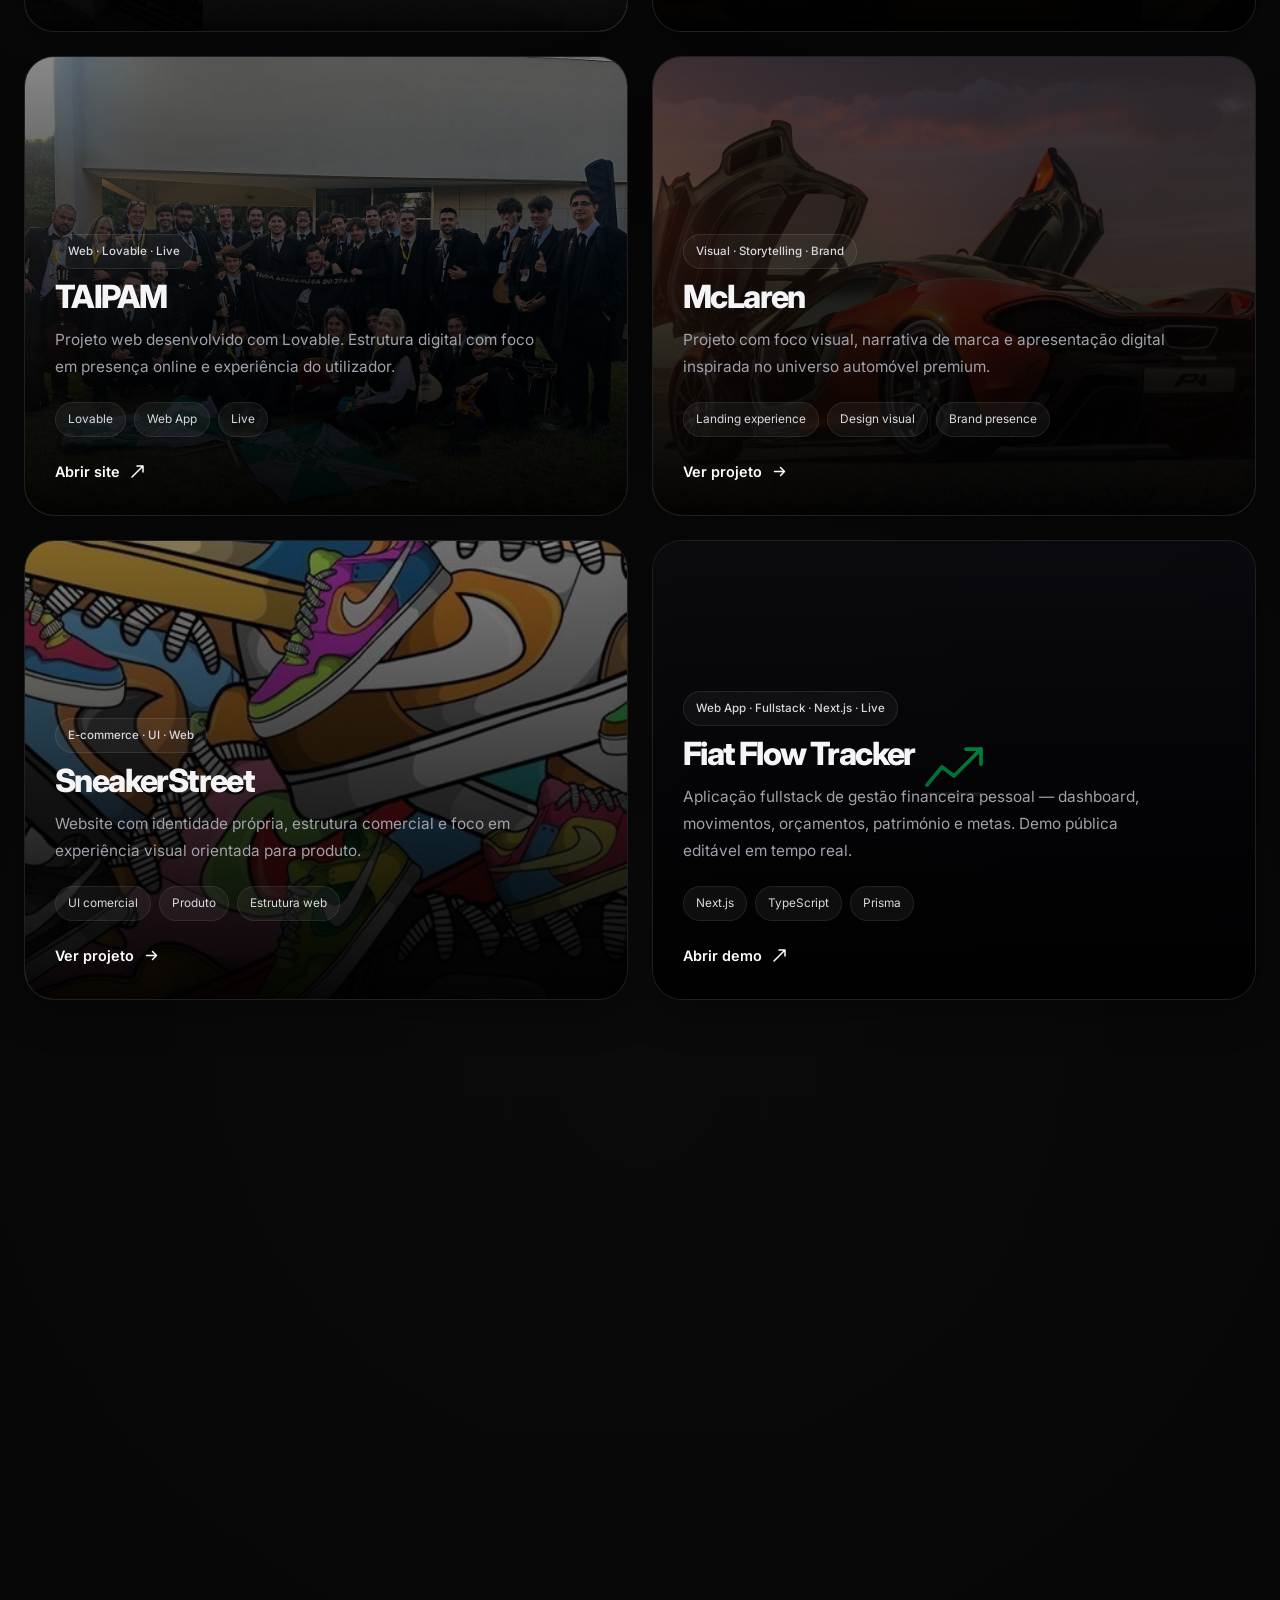
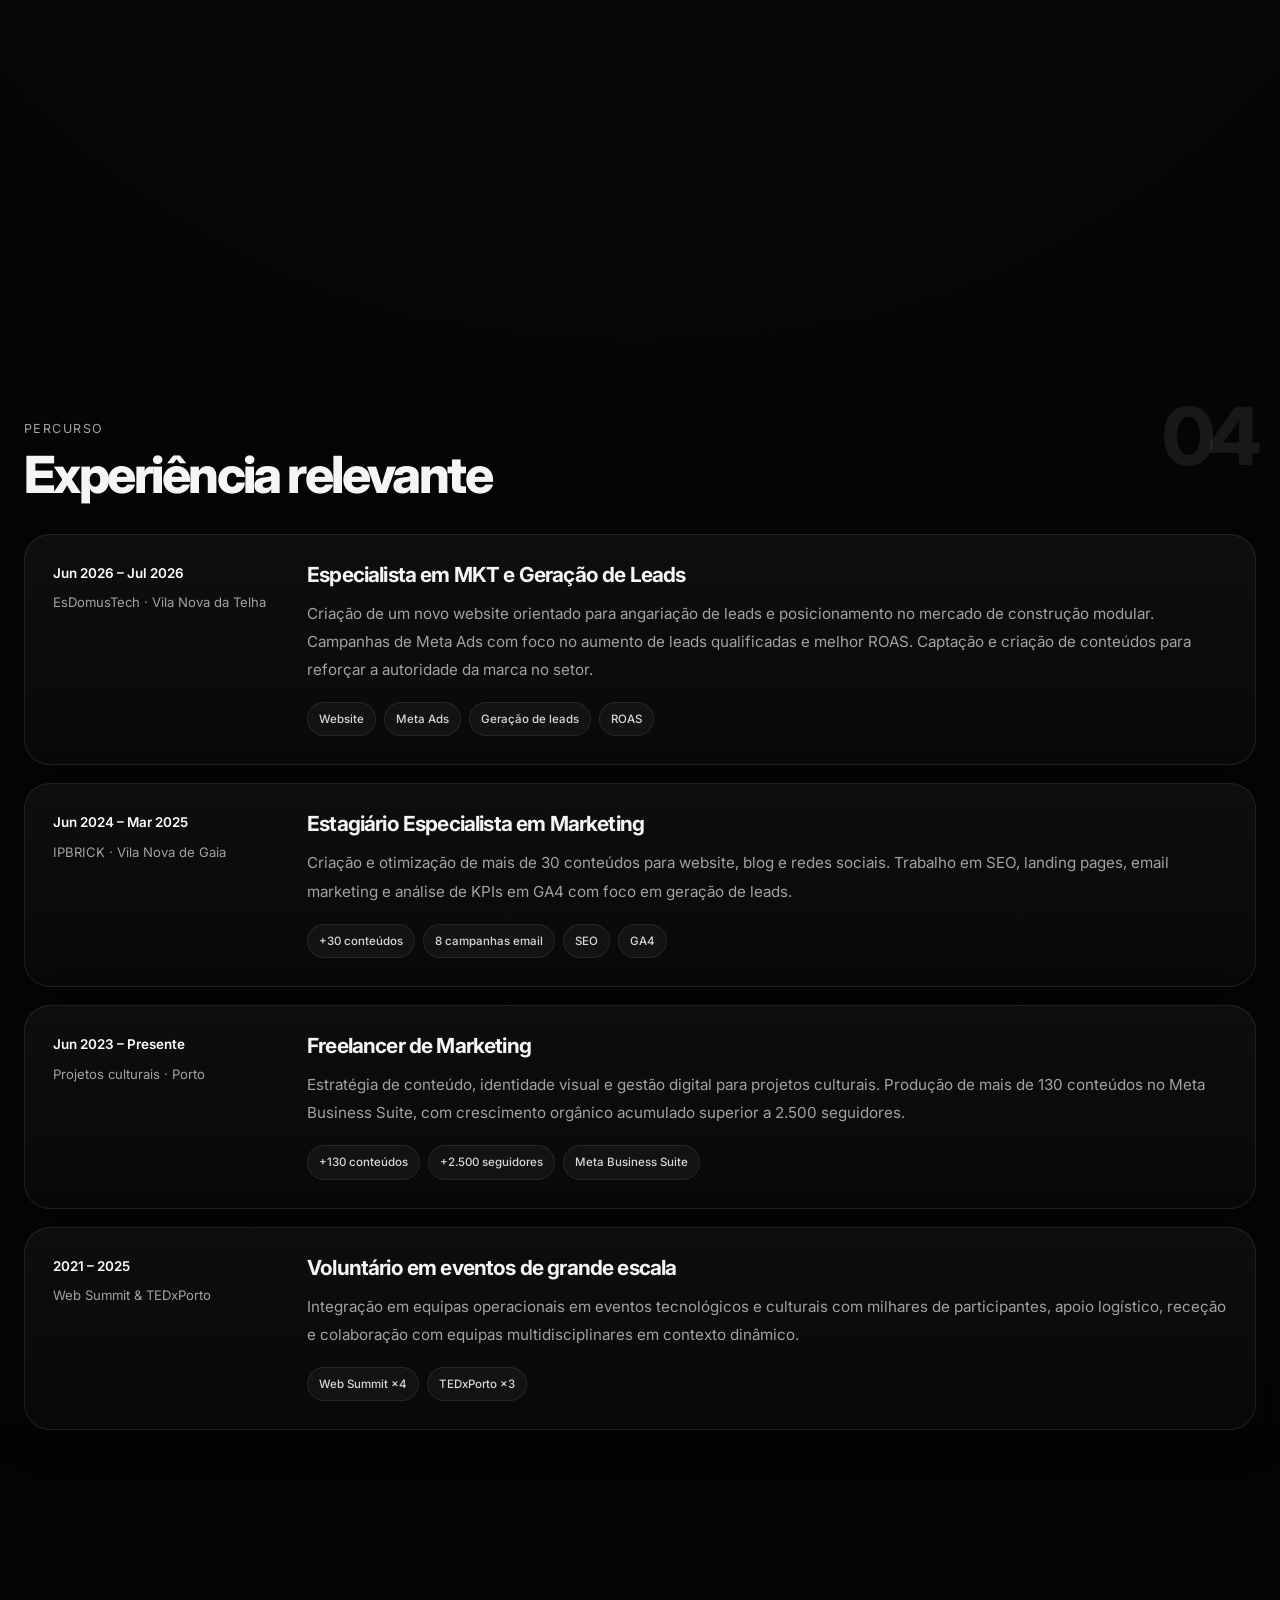
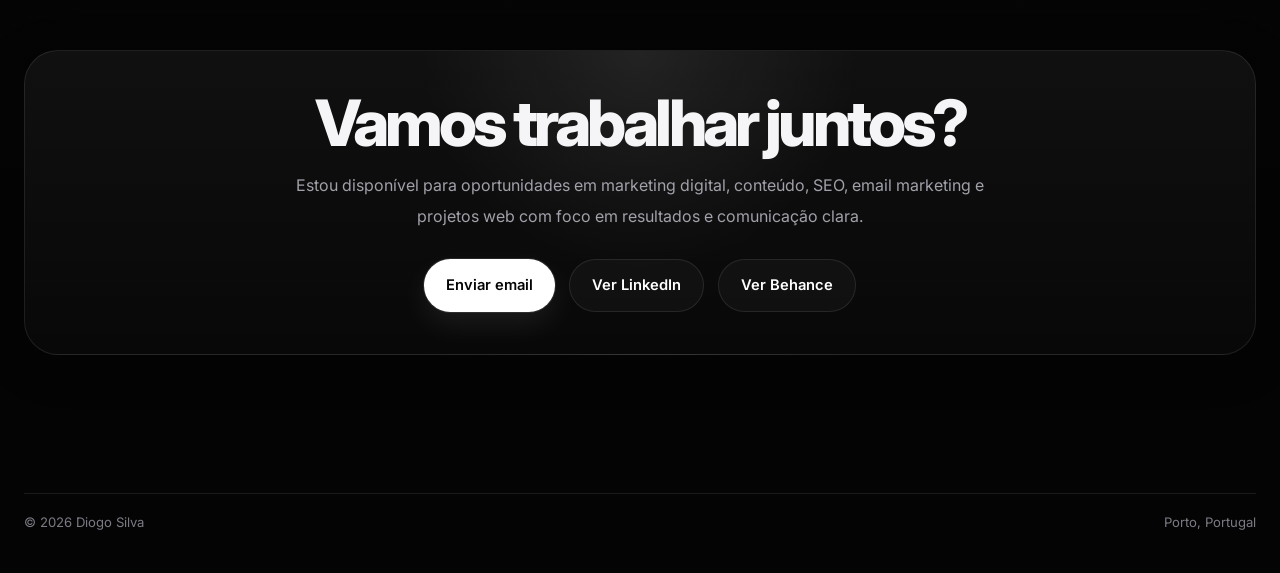
==== commit 7b1e0f41: "feat: point Fiat Flow Tracker card at the live demo deploy Demo now lives at its own dedicated URL i" ====
--- a/index.html
+++ b/index.html
@@ -260,18 +260,18 @@
           </div>
           <div class="project-overlay"></div>
           <div class="project-content">
-            <span class="project-type">Web App · Fullstack · Next.js · Privado</span>
+            <span class="project-type">Web App · Fullstack · Next.js · Live</span>
             <h3 class="project-name">Fiat Flow Tracker</h3>
             <p class="project-desc">
-              Aplicação fullstack de gestão financeira pessoal — dashboard, movimentos, orçamentos, património e metas, com dataset de demonstração fictício.
+              Aplicação fullstack de gestão financeira pessoal — dashboard, movimentos, orçamentos, património e metas. Demo pública editável em tempo real.
             </p>
             <div class="project-meta">
               <span>Next.js</span>
               <span>TypeScript</span>
               <span>Prisma</span>
             </div>
-            <a class="project-link" href="mailto:diogoafonsosilva@gmail.com?subject=Fiat%20Flow%20Tracker%20-%20pedido%20de%20acesso">
-              Pedir acesso
+            <a class="project-link" href="https://fiat-flow-demo.vercel.app" target="_blank" rel="noopener">
+              Abrir demo
               <svg width="15" height="15" viewBox="0 0 15 15" fill="none">
                 <path d="M2 13L13 2M13 2H7M13 2V8" stroke="currentColor" stroke-width="1.5" stroke-linecap="round" stroke-linejoin="round"/>
               </svg>
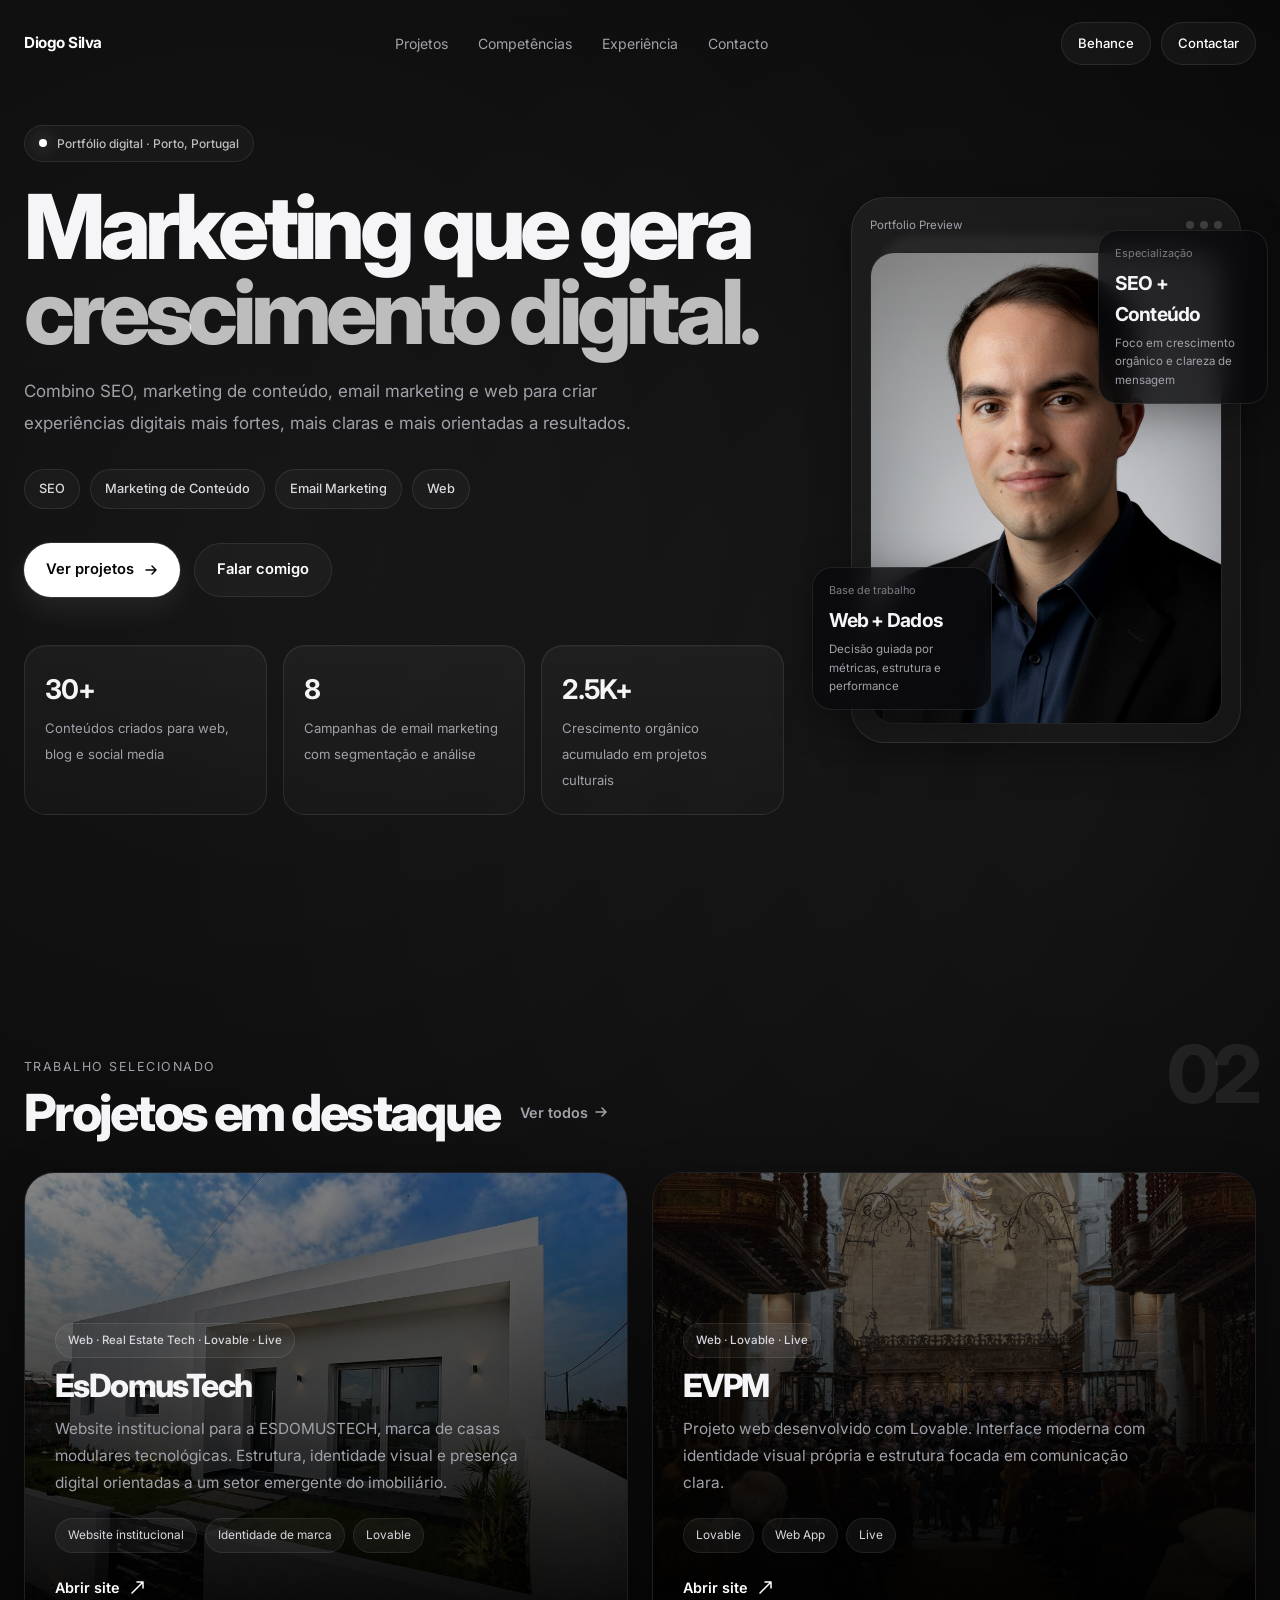
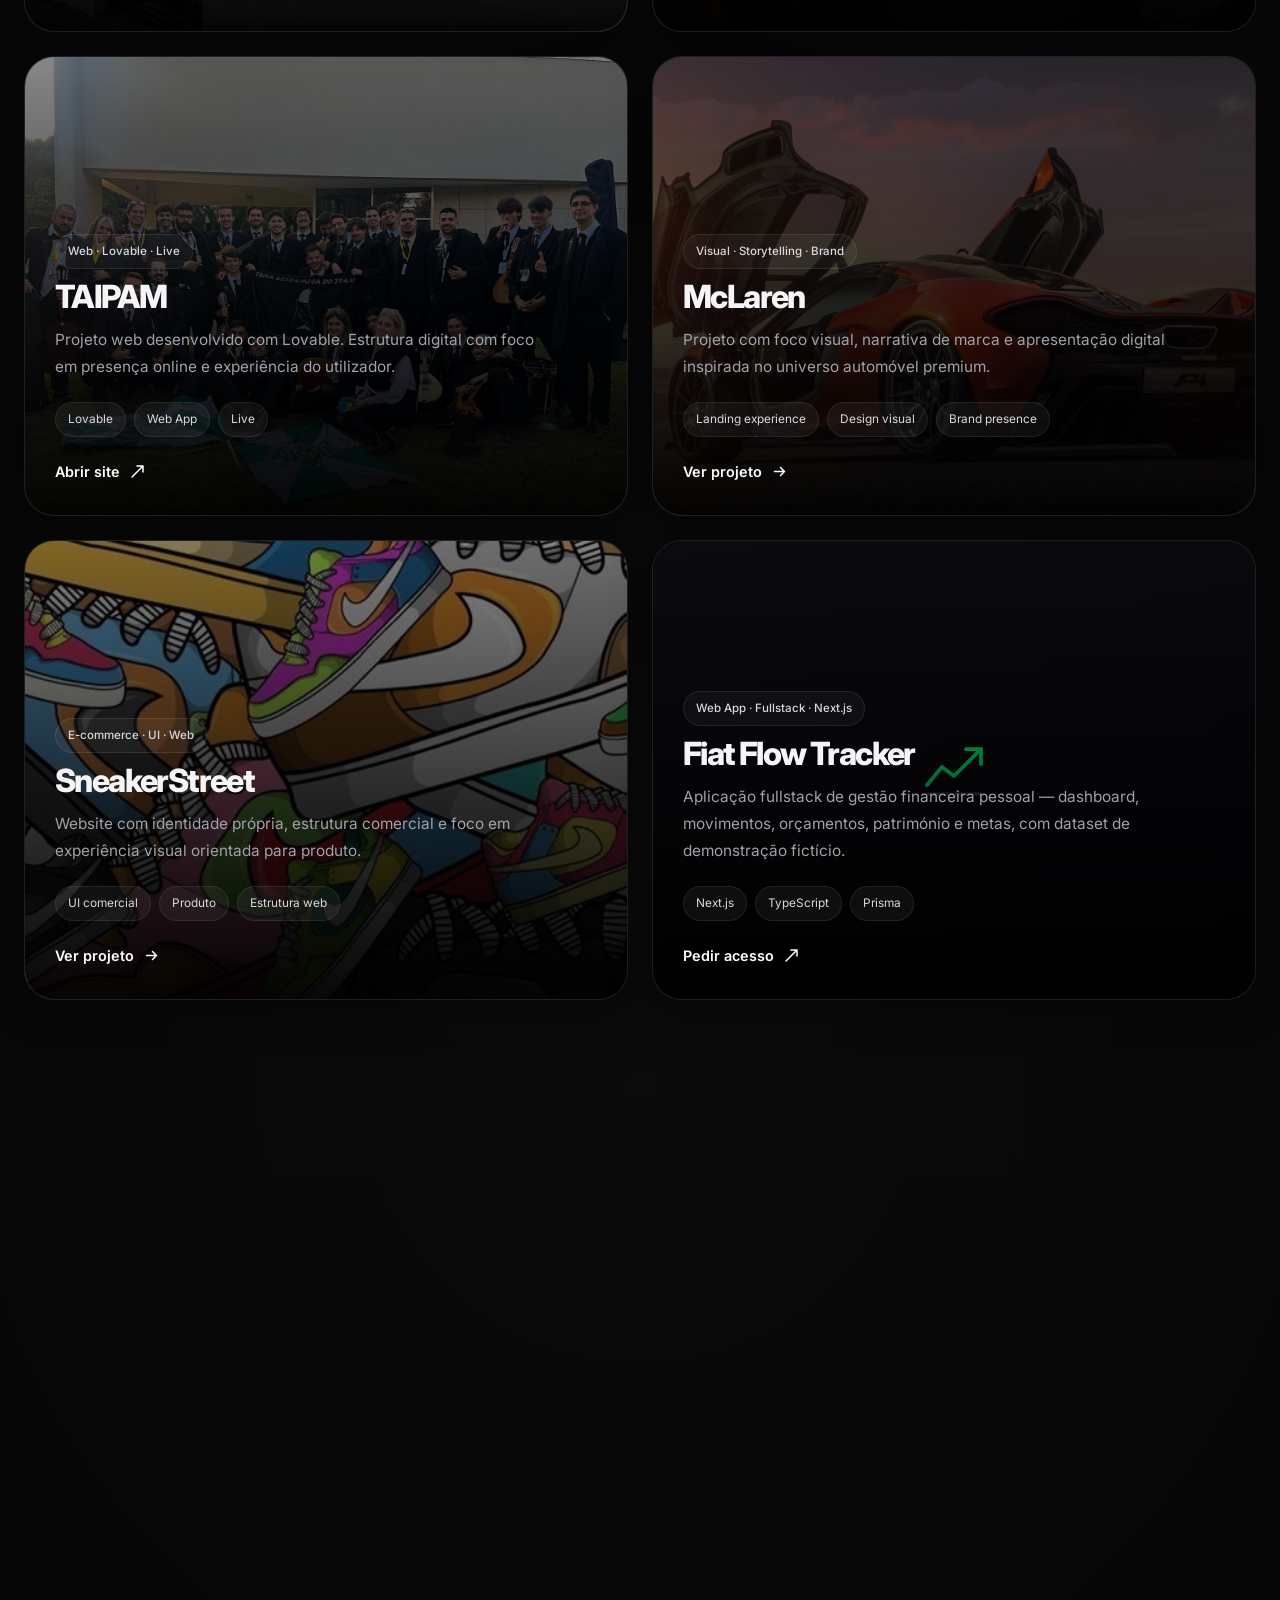
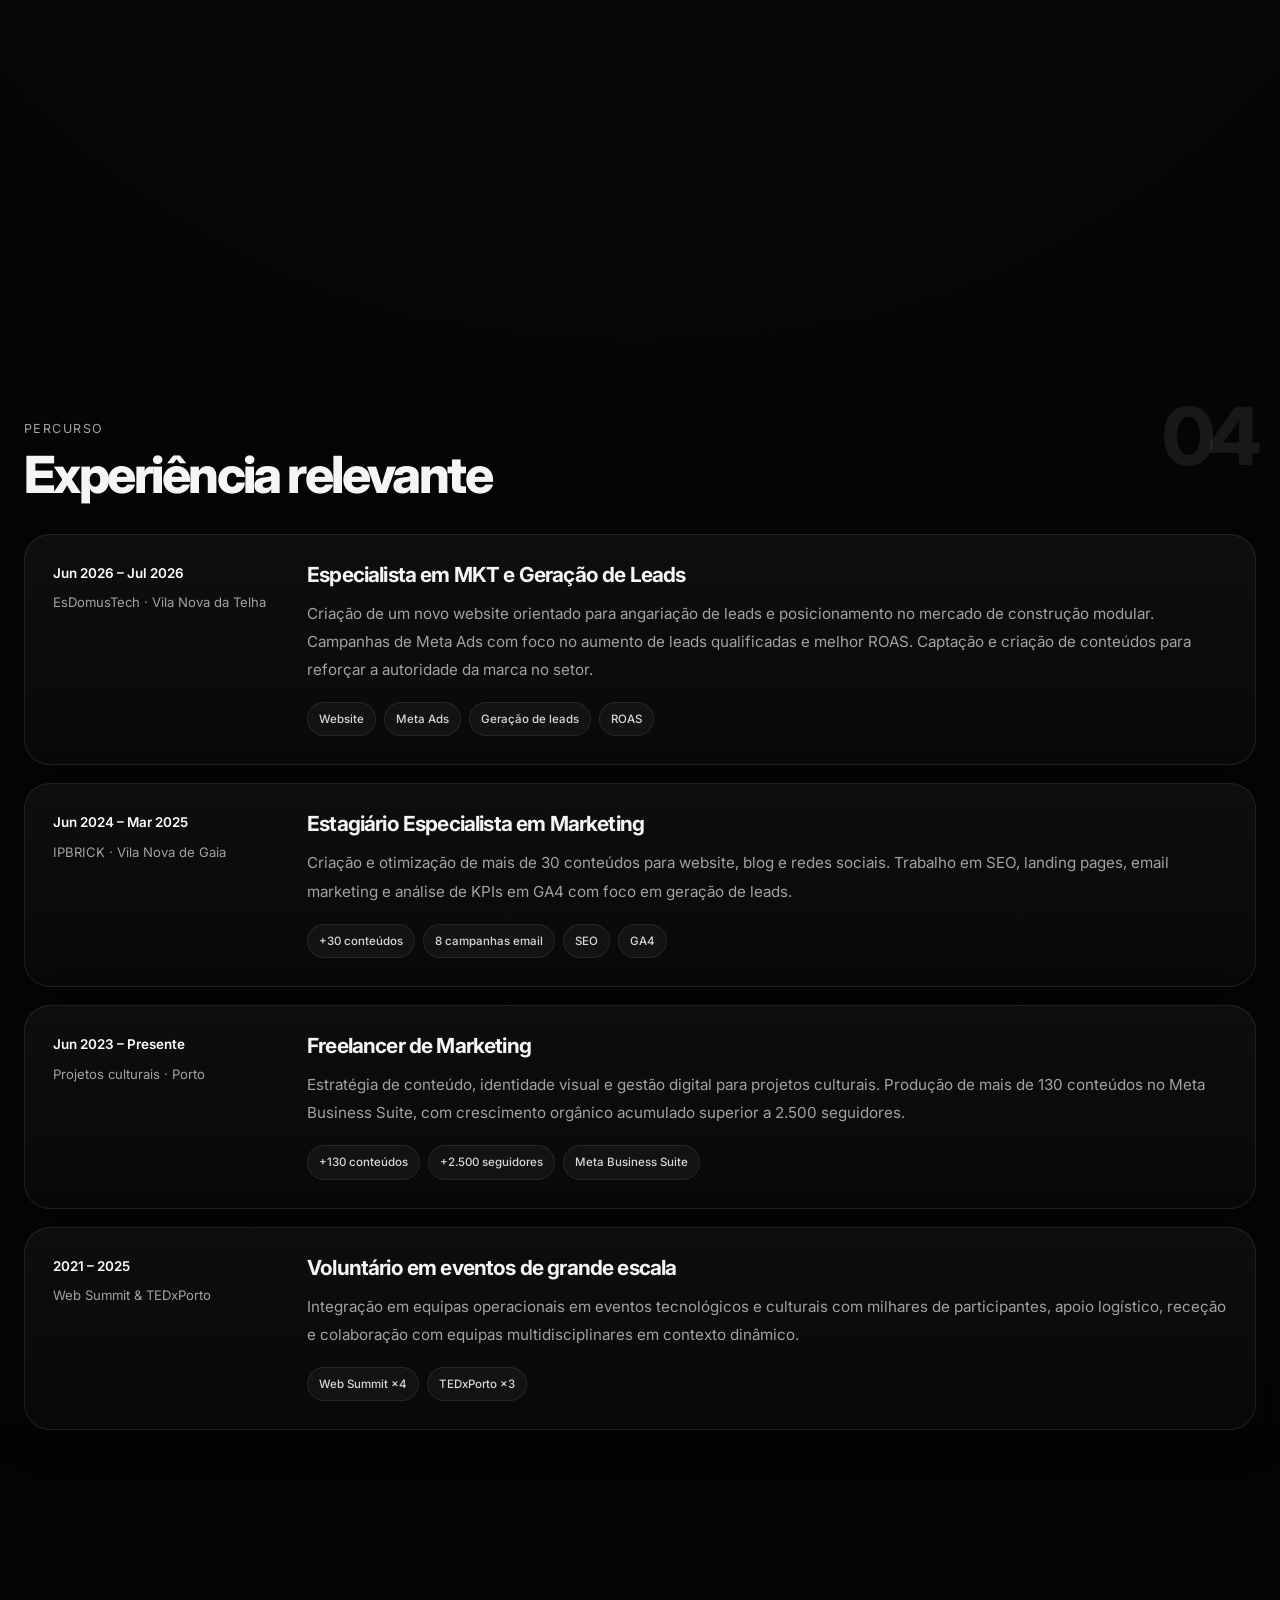
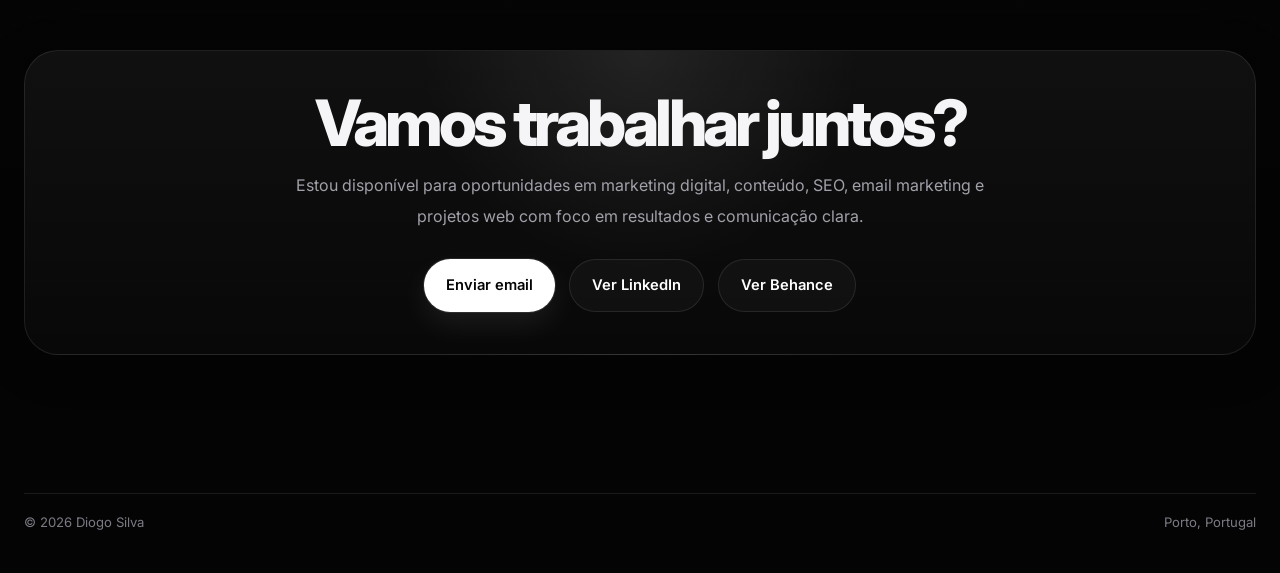
==== commit 38efe883: "revert: Fiat Flow Tracker card back to request-access (no live demo) Dropped the live Vercel deploy " ====
--- a/index.html
+++ b/index.html
@@ -260,18 +260,18 @@
           </div>
           <div class="project-overlay"></div>
           <div class="project-content">
-            <span class="project-type">Web App · Fullstack · Next.js · Live</span>
+            <span class="project-type">Web App · Fullstack · Next.js</span>
             <h3 class="project-name">Fiat Flow Tracker</h3>
             <p class="project-desc">
-              Aplicação fullstack de gestão financeira pessoal — dashboard, movimentos, orçamentos, património e metas. Demo pública editável em tempo real.
+              Aplicação fullstack de gestão financeira pessoal — dashboard, movimentos, orçamentos, património e metas, com dataset de demonstração fictício.
             </p>
             <div class="project-meta">
               <span>Next.js</span>
               <span>TypeScript</span>
               <span>Prisma</span>
             </div>
-            <a class="project-link" href="https://fiat-flow-demo.vercel.app" target="_blank" rel="noopener">
-              Abrir demo
+            <a class="project-link" href="mailto:diogoafonsosilva@gmail.com?subject=Fiat%20Flow%20Tracker%20-%20pedido%20de%20acesso">
+              Pedir acesso
               <svg width="15" height="15" viewBox="0 0 15 15" fill="none">
                 <path d="M2 13L13 2M13 2H7M13 2V8" stroke="currentColor" stroke-width="1.5" stroke-linecap="round" stroke-linejoin="round"/>
               </svg>
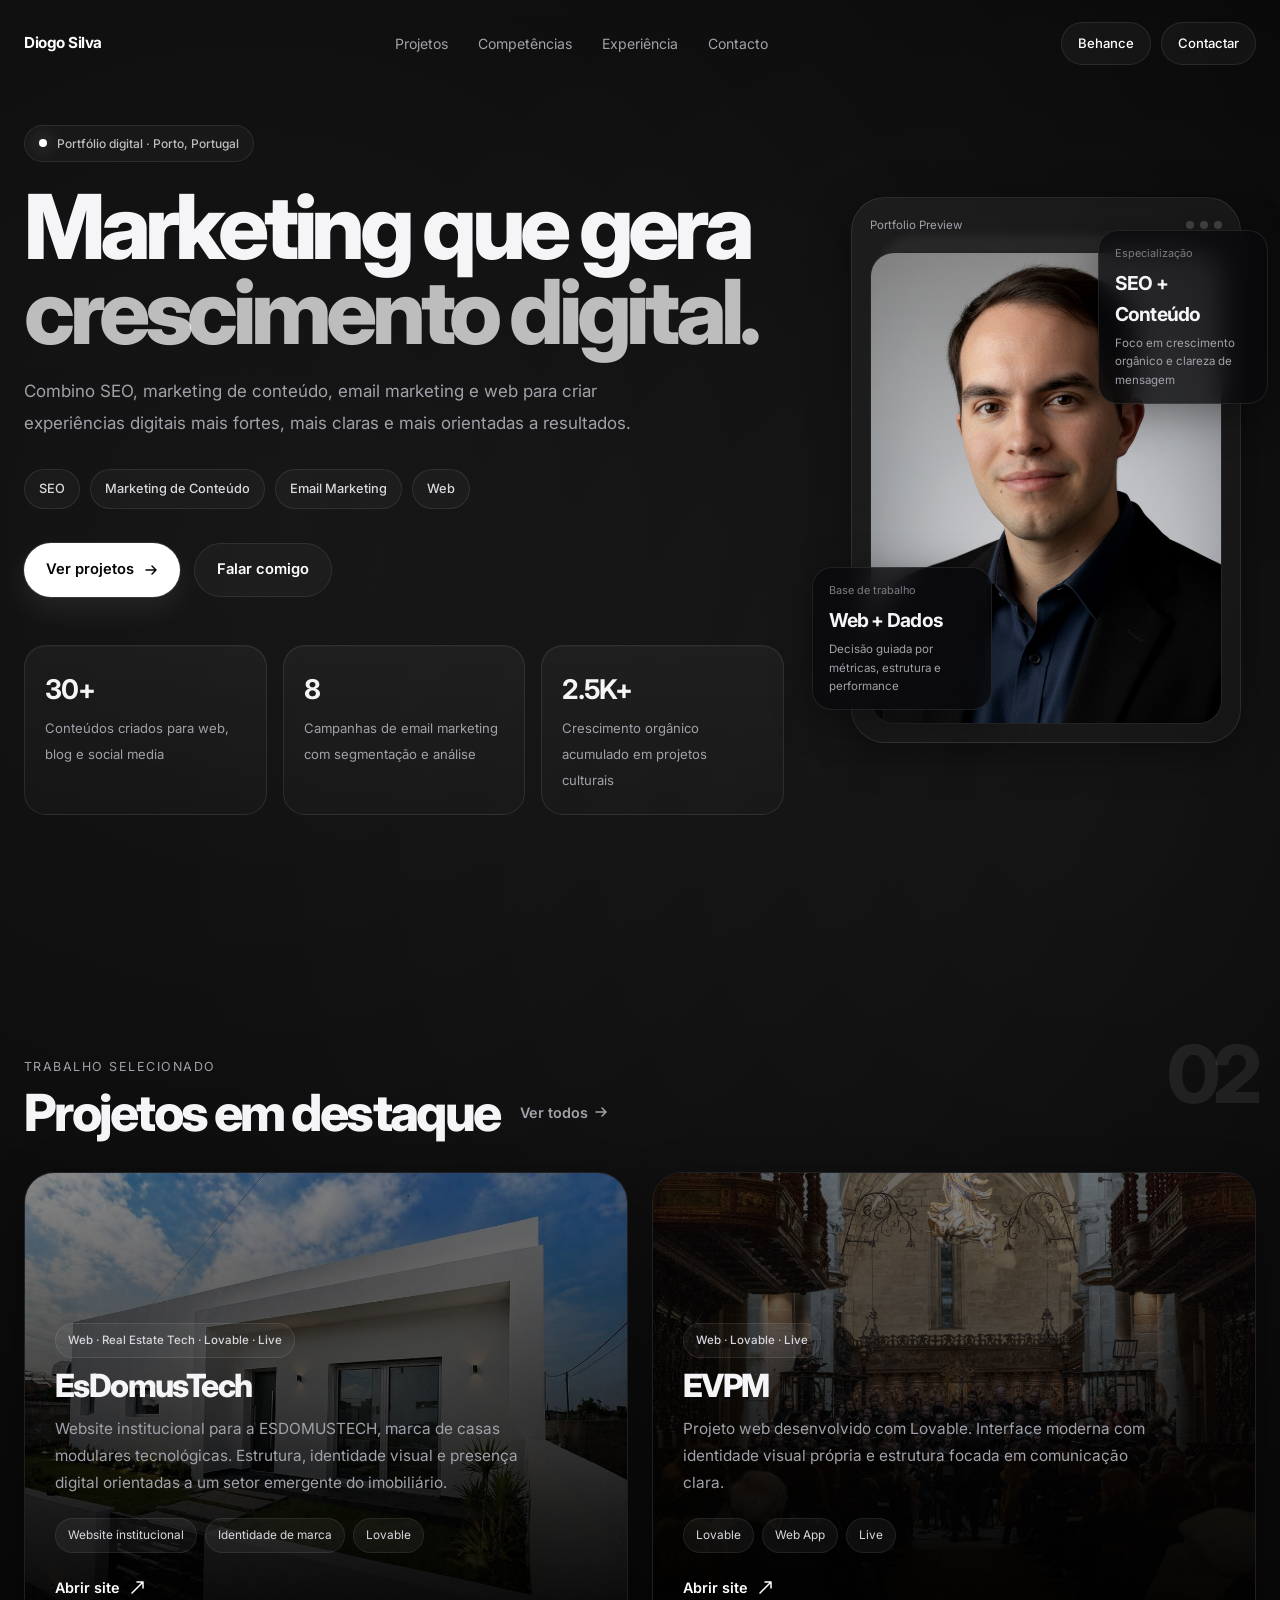
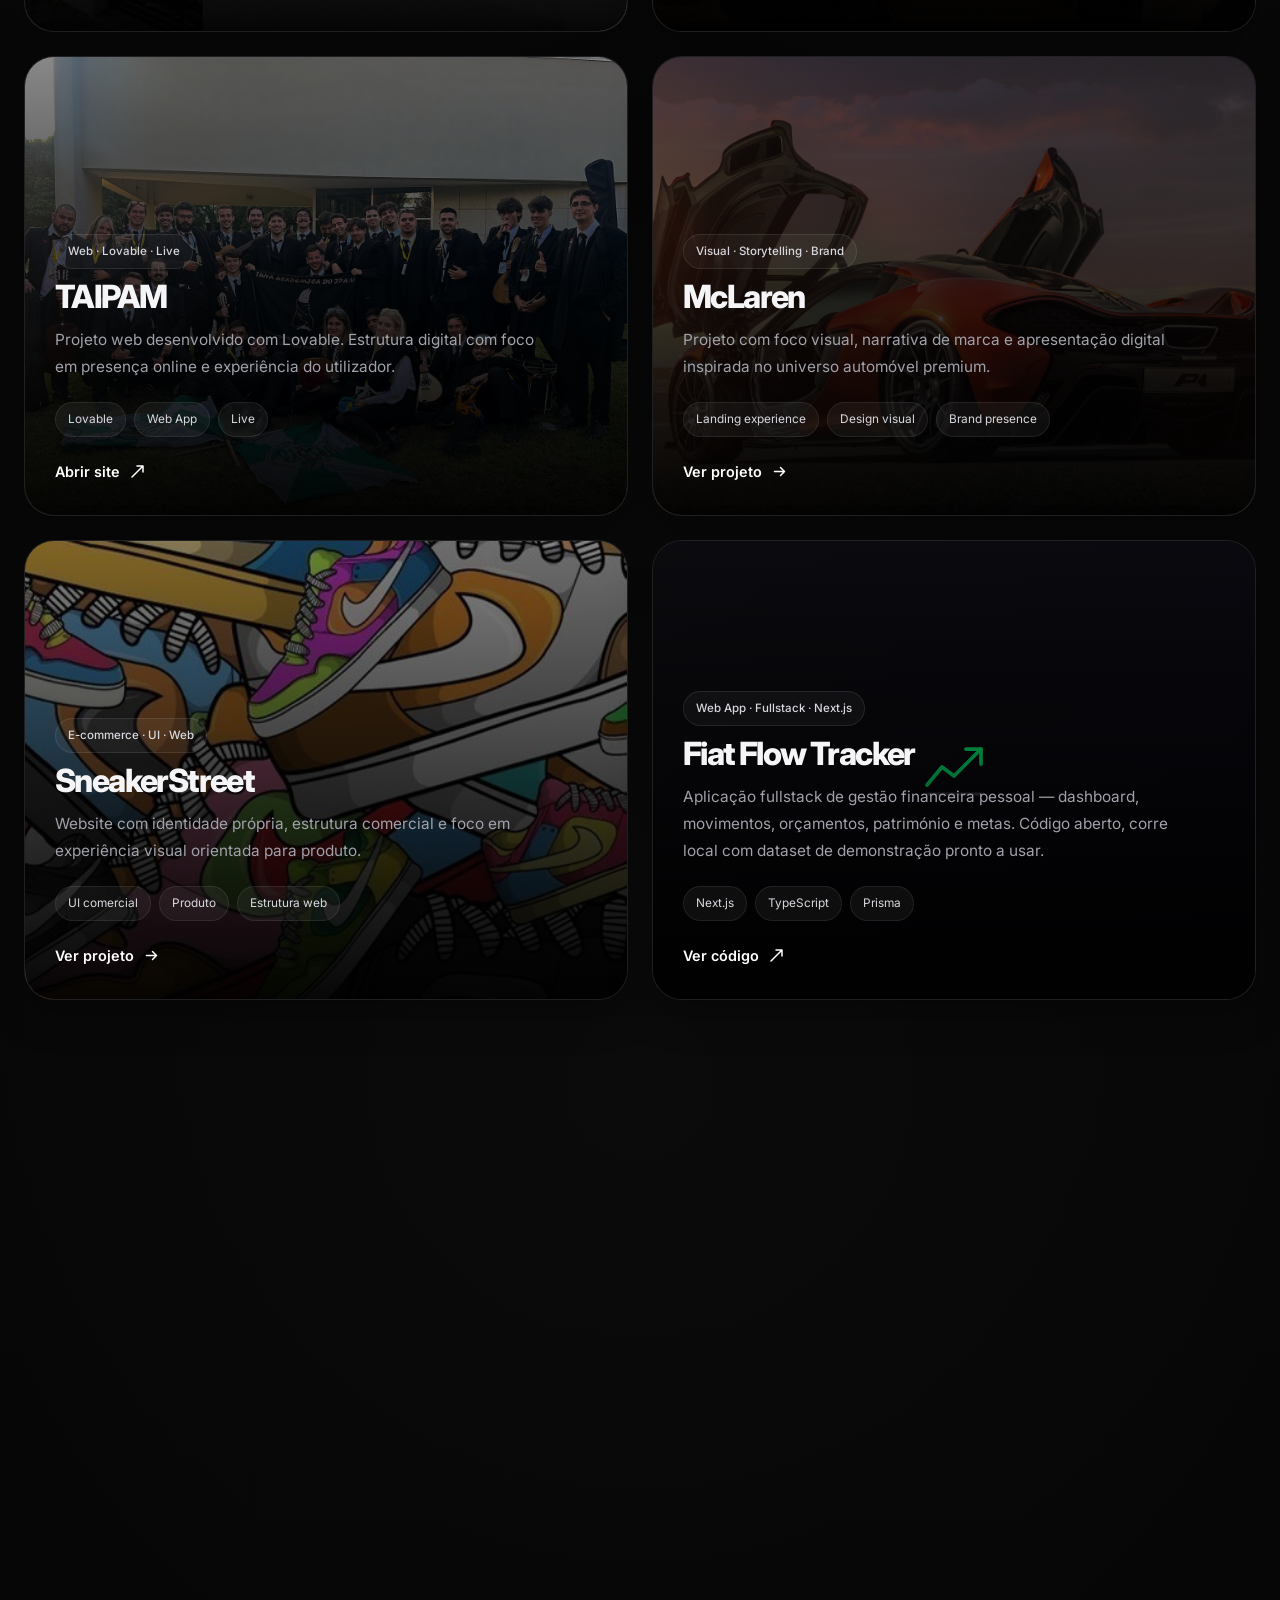
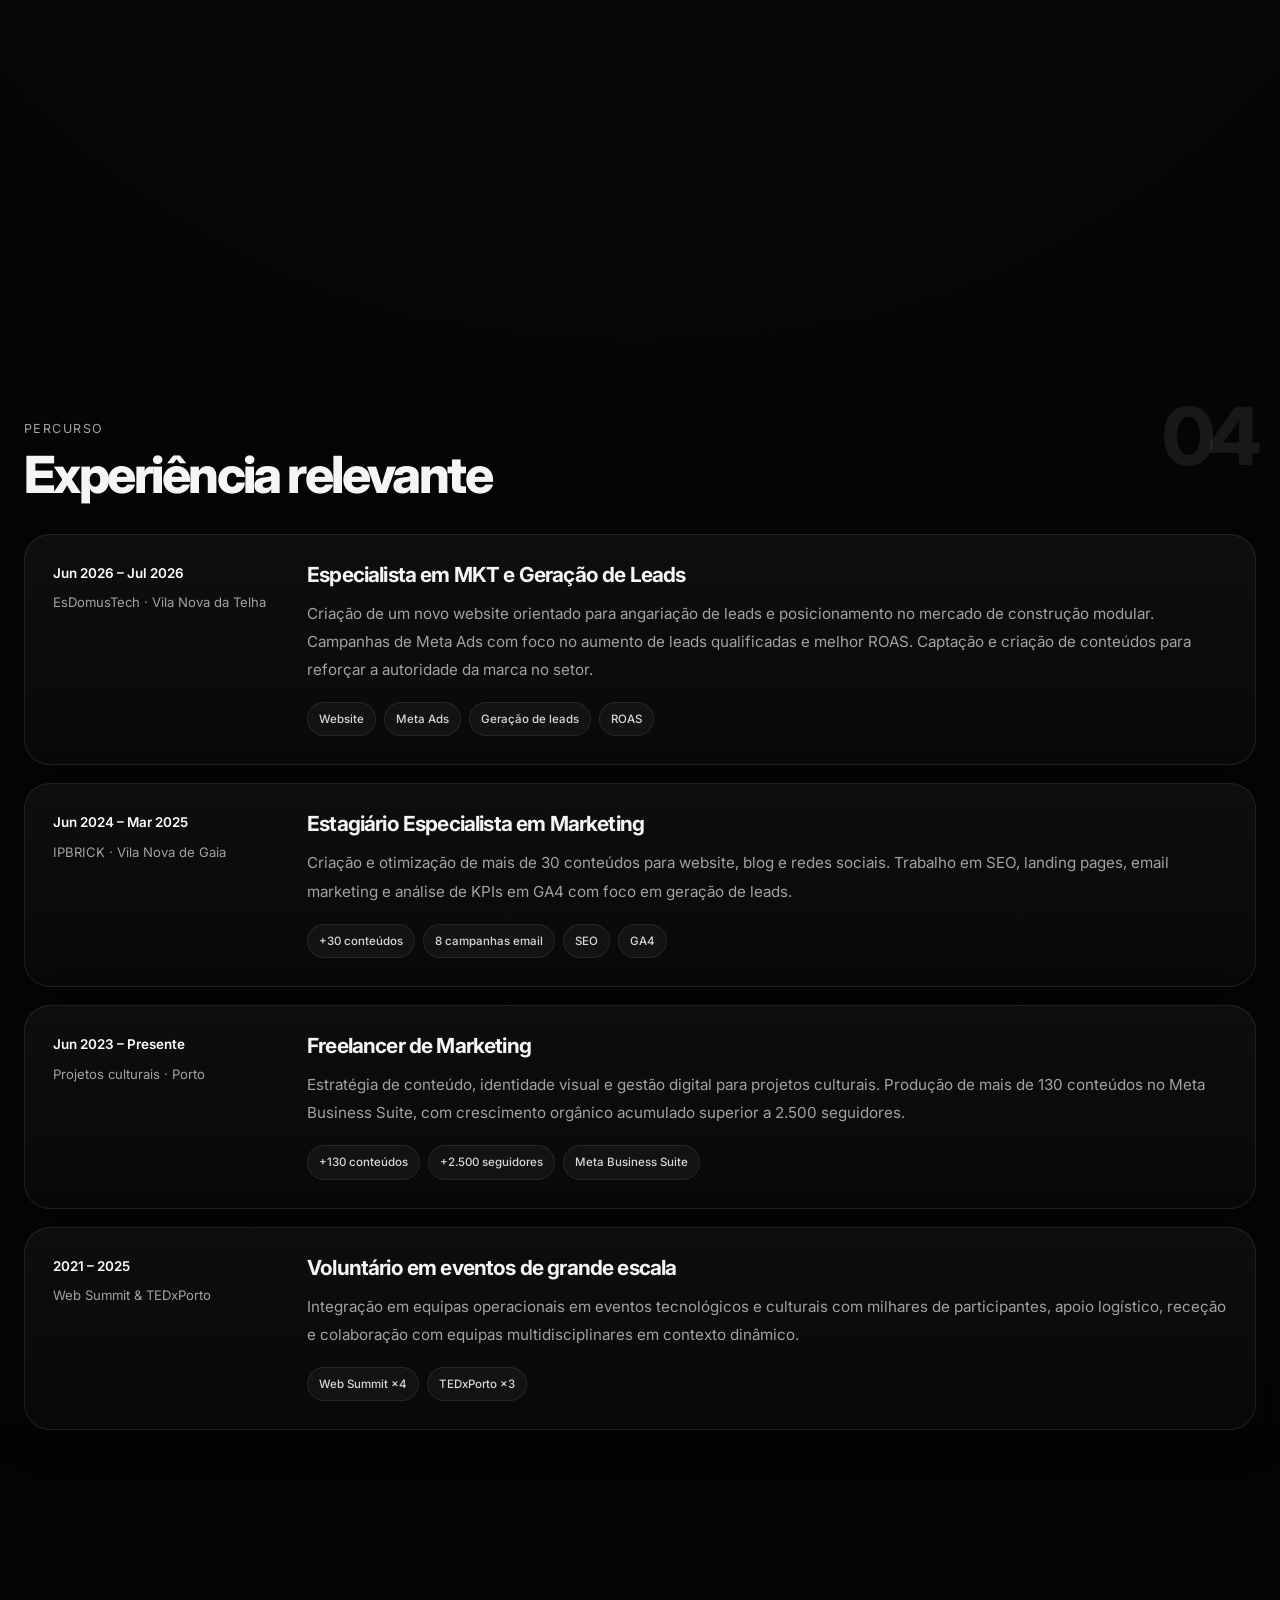
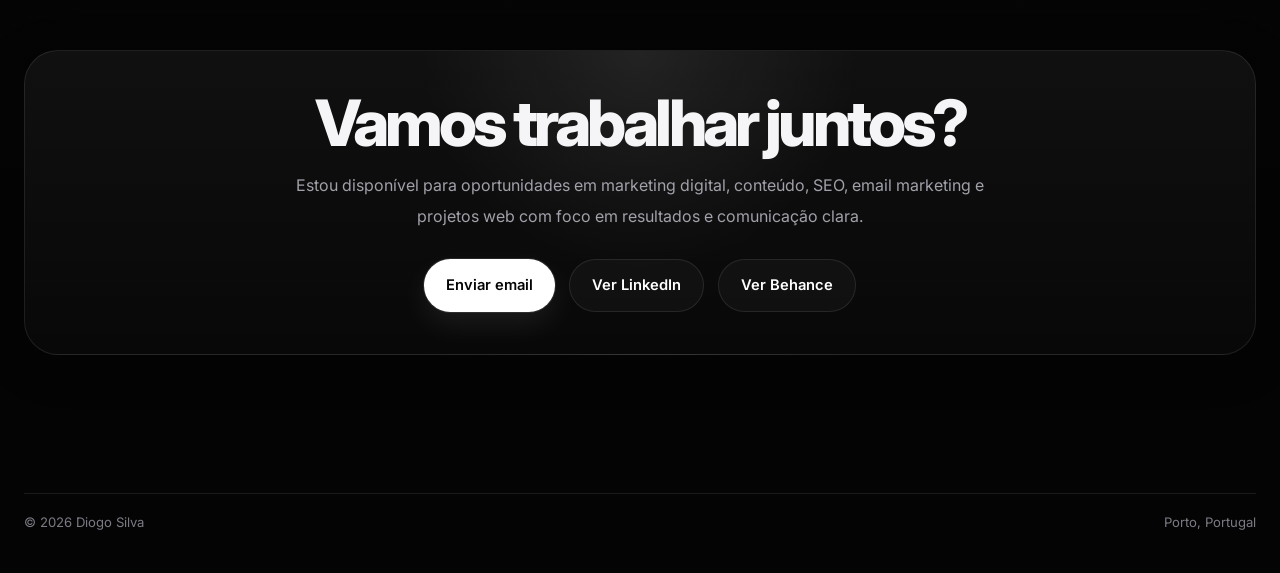
==== commit 31f12795: "feat: link Fiat Flow Tracker straight to the public repo, drop mailto Repo is public now — no gate n" ====
--- a/index.html
+++ b/index.html
@@ -263,15 +263,15 @@
             <span class="project-type">Web App · Fullstack · Next.js</span>
             <h3 class="project-name">Fiat Flow Tracker</h3>
             <p class="project-desc">
-              Aplicação fullstack de gestão financeira pessoal — dashboard, movimentos, orçamentos, património e metas, com dataset de demonstração fictício.
+              Aplicação fullstack de gestão financeira pessoal — dashboard, movimentos, orçamentos, património e metas. Código aberto, corre local com dataset de demonstração pronto a usar.
             </p>
             <div class="project-meta">
               <span>Next.js</span>
               <span>TypeScript</span>
               <span>Prisma</span>
             </div>
-            <a class="project-link" href="mailto:diogoafonsosilva@gmail.com?subject=Fiat%20Flow%20Tracker%20-%20pedido%20de%20acesso">
-              Pedir acesso
+            <a class="project-link" href="https://github.com/diogoafonsosilva/fiat-flow-demo" target="_blank" rel="noopener">
+              Ver código
               <svg width="15" height="15" viewBox="0 0 15 15" fill="none">
                 <path d="M2 13L13 2M13 2H7M13 2V8" stroke="currentColor" stroke-width="1.5" stroke-linecap="round" stroke-linejoin="round"/>
               </svg>
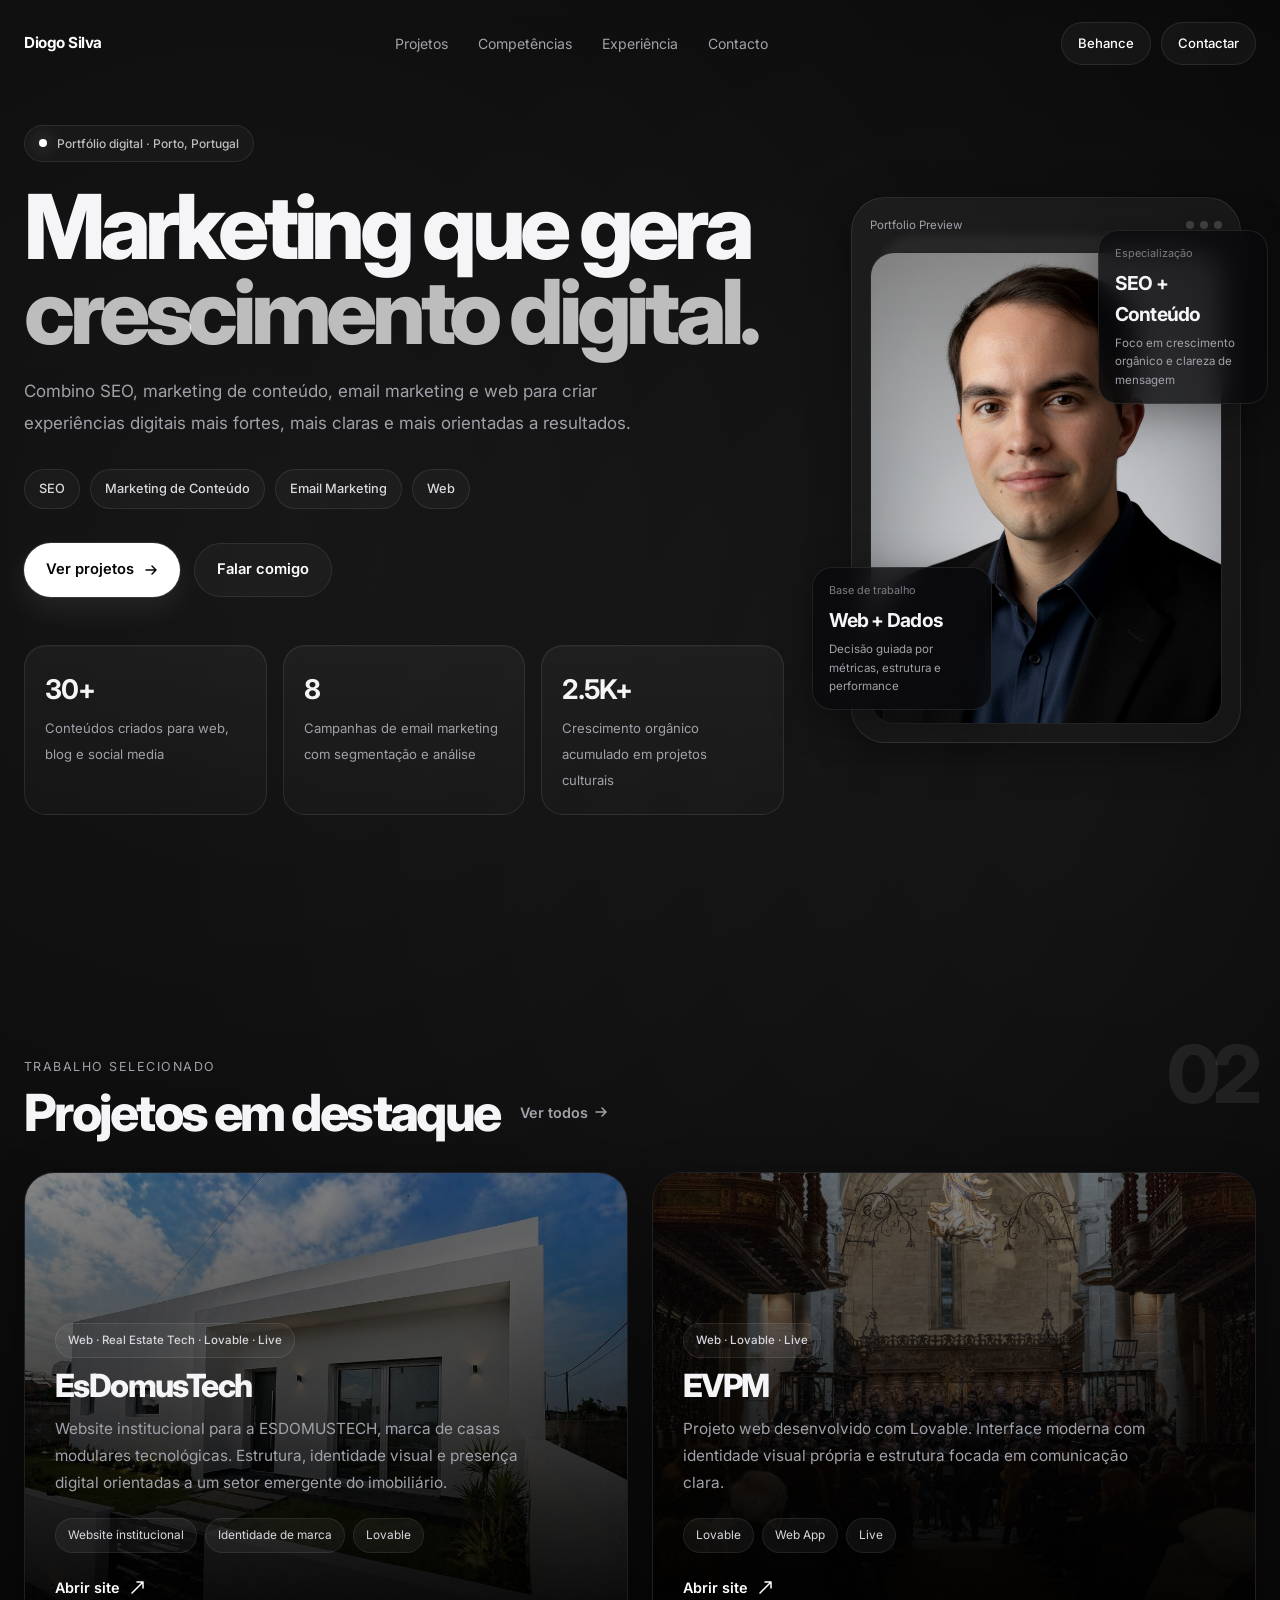
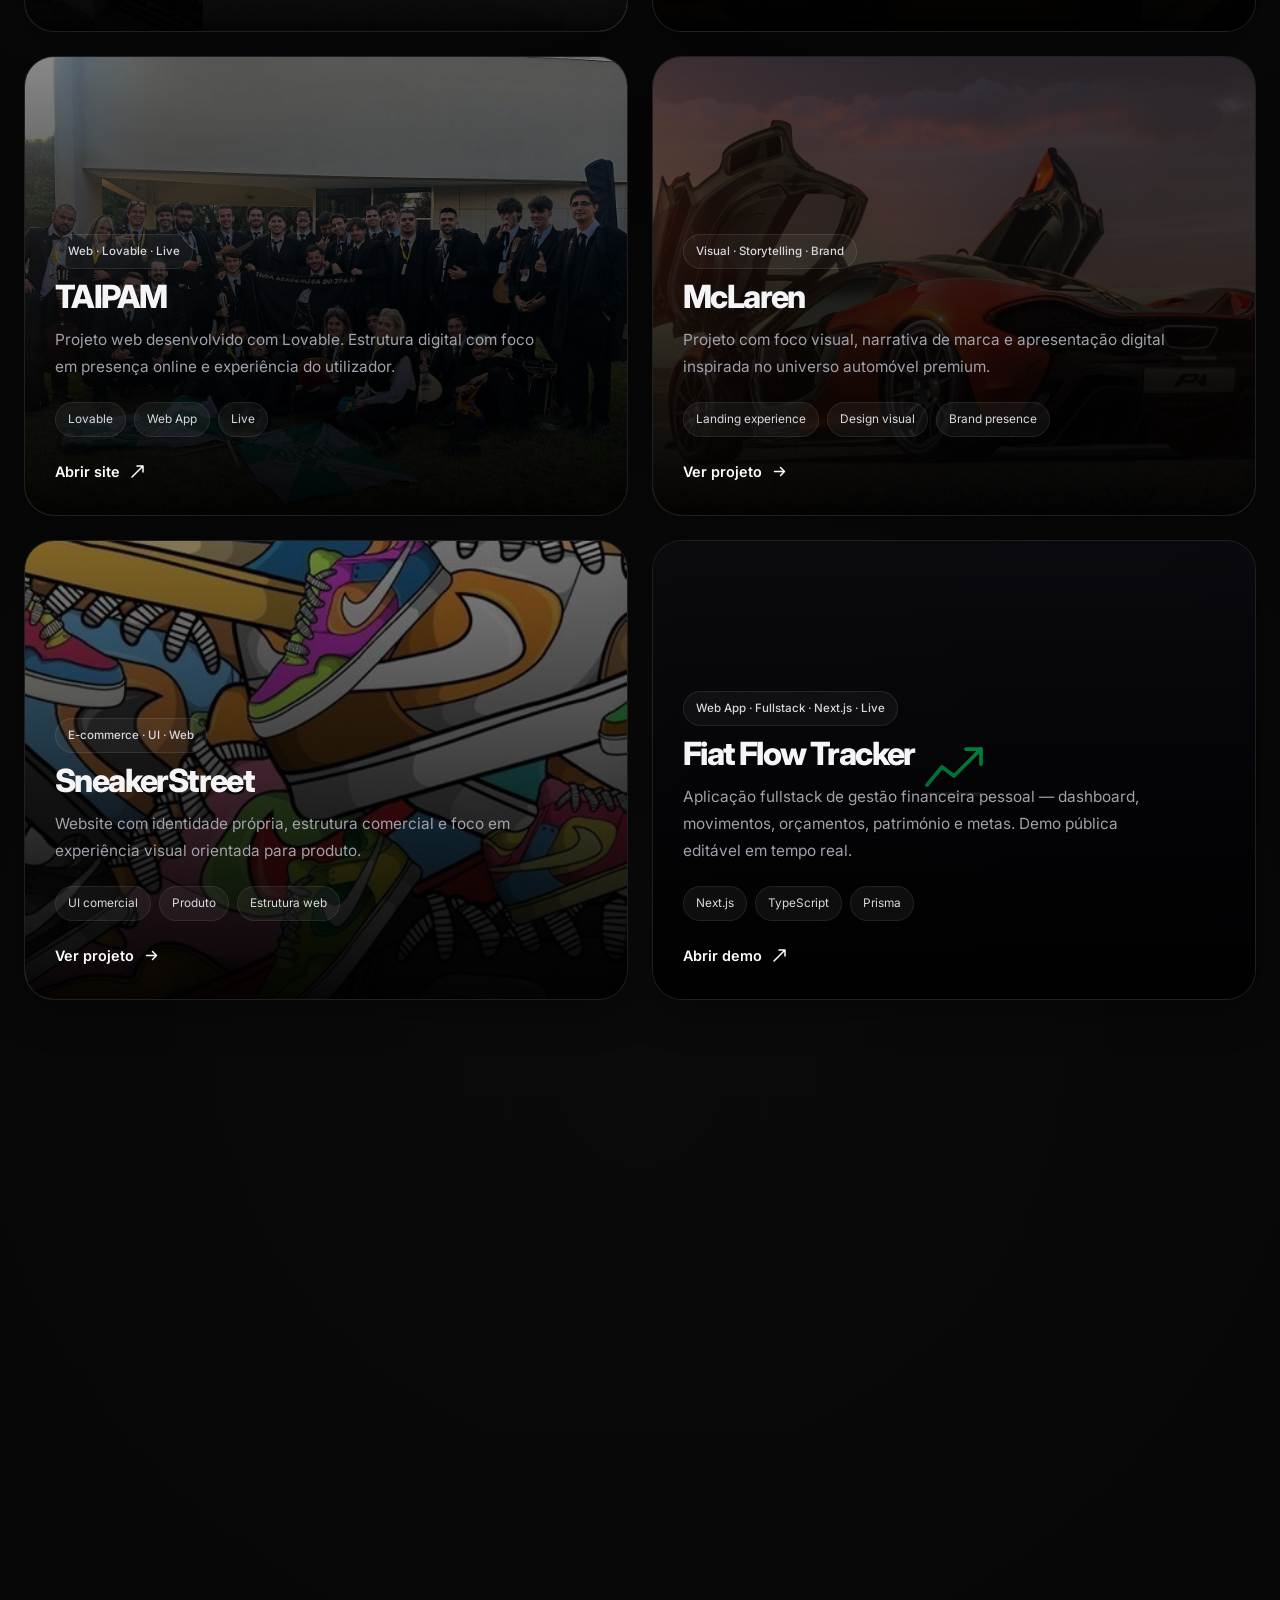
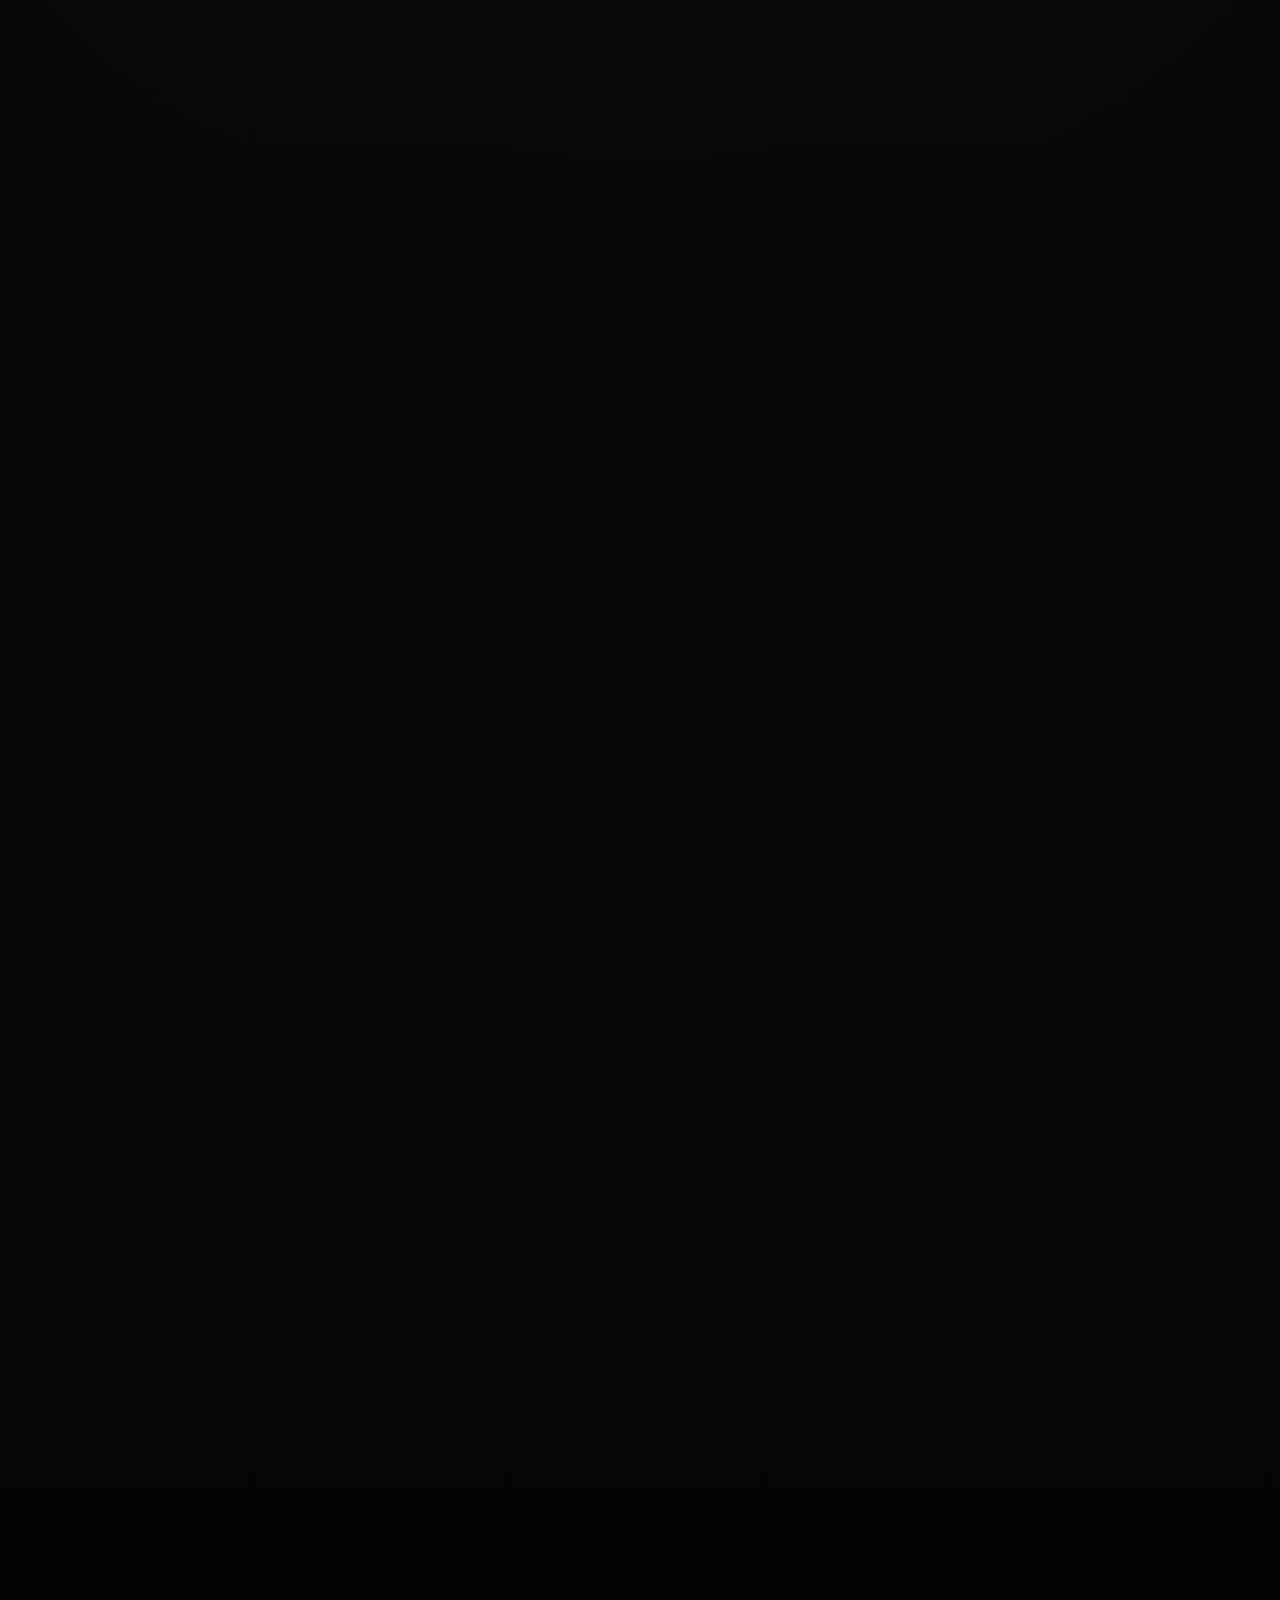
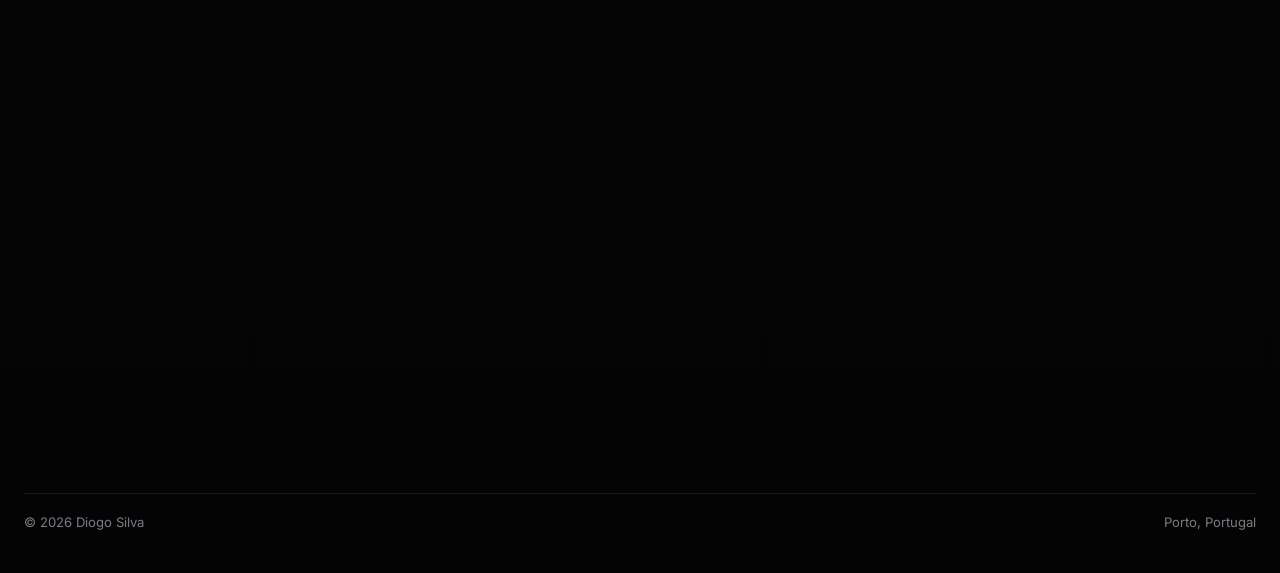
==== commit ef6045ef: "revert: point Fiat Flow Tracker card back at the live demo Visitors should land straight on the work" ====
--- a/index.html
+++ b/index.html
@@ -260,18 +260,18 @@
           </div>
           <div class="project-overlay"></div>
           <div class="project-content">
-            <span class="project-type">Web App · Fullstack · Next.js</span>
+            <span class="project-type">Web App · Fullstack · Next.js · Live</span>
             <h3 class="project-name">Fiat Flow Tracker</h3>
             <p class="project-desc">
-              Aplicação fullstack de gestão financeira pessoal — dashboard, movimentos, orçamentos, património e metas. Código aberto, corre local com dataset de demonstração pronto a usar.
+              Aplicação fullstack de gestão financeira pessoal — dashboard, movimentos, orçamentos, património e metas. Demo pública editável em tempo real.
             </p>
             <div class="project-meta">
               <span>Next.js</span>
               <span>TypeScript</span>
               <span>Prisma</span>
             </div>
-            <a class="project-link" href="https://github.com/diogoafonsosilva/fiat-flow-demo" target="_blank" rel="noopener">
-              Ver código
+            <a class="project-link" href="https://fiat-flow-demo.vercel.app" target="_blank" rel="noopener">
+              Abrir demo
               <svg width="15" height="15" viewBox="0 0 15 15" fill="none">
                 <path d="M2 13L13 2M13 2H7M13 2V8" stroke="currentColor" stroke-width="1.5" stroke-linecap="round" stroke-linejoin="round"/>
               </svg>
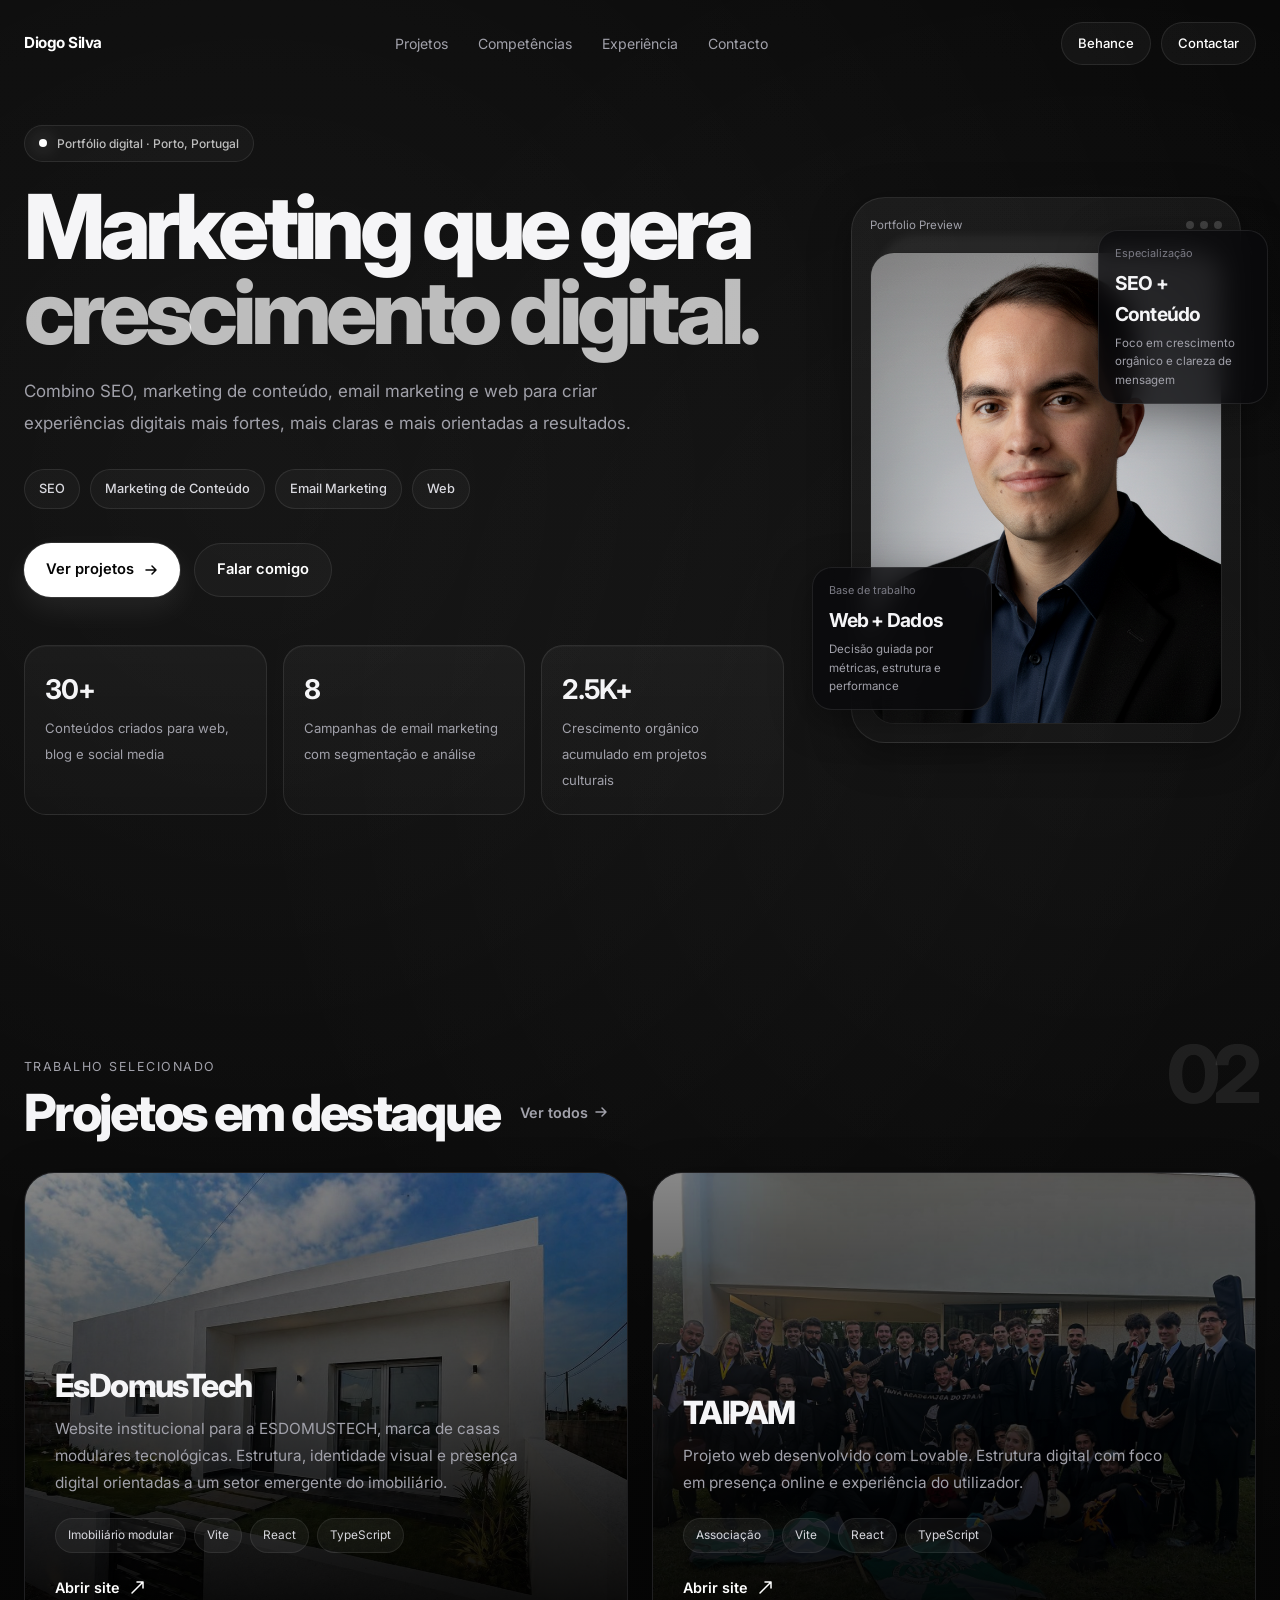
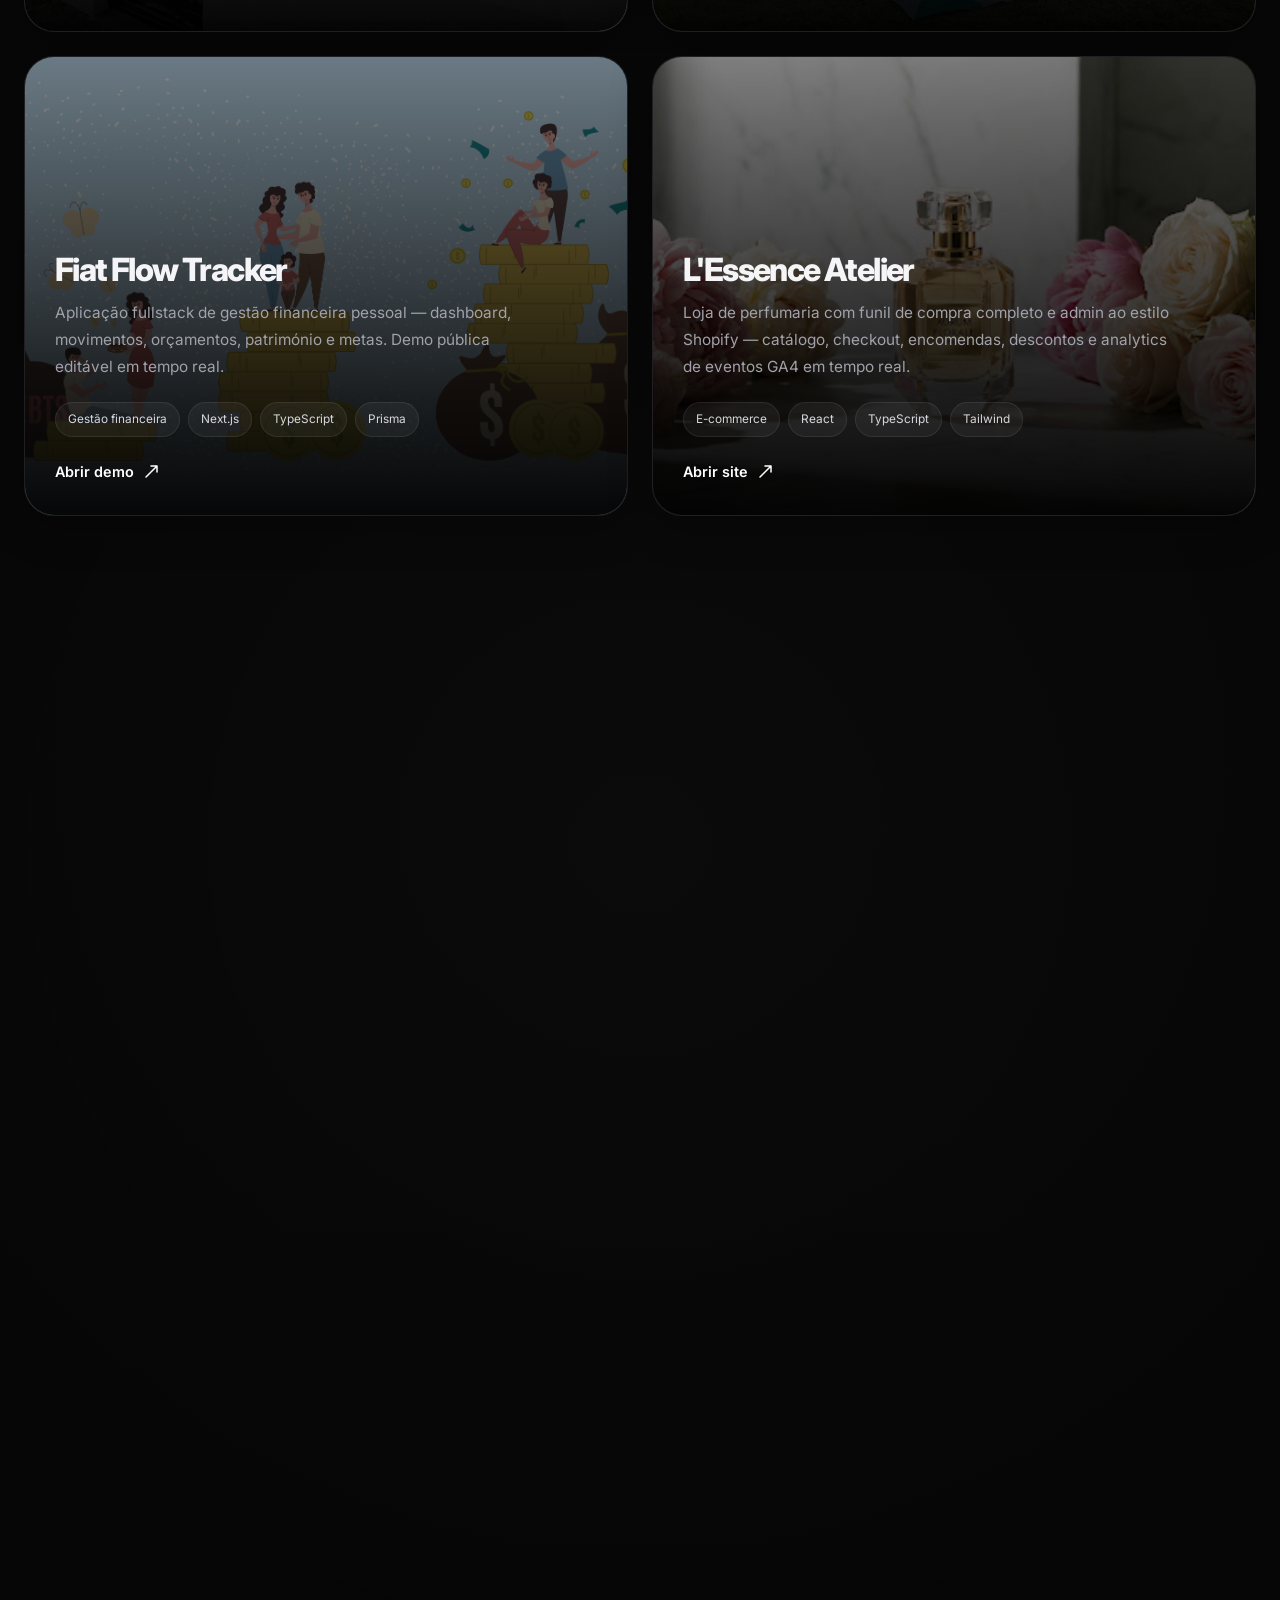
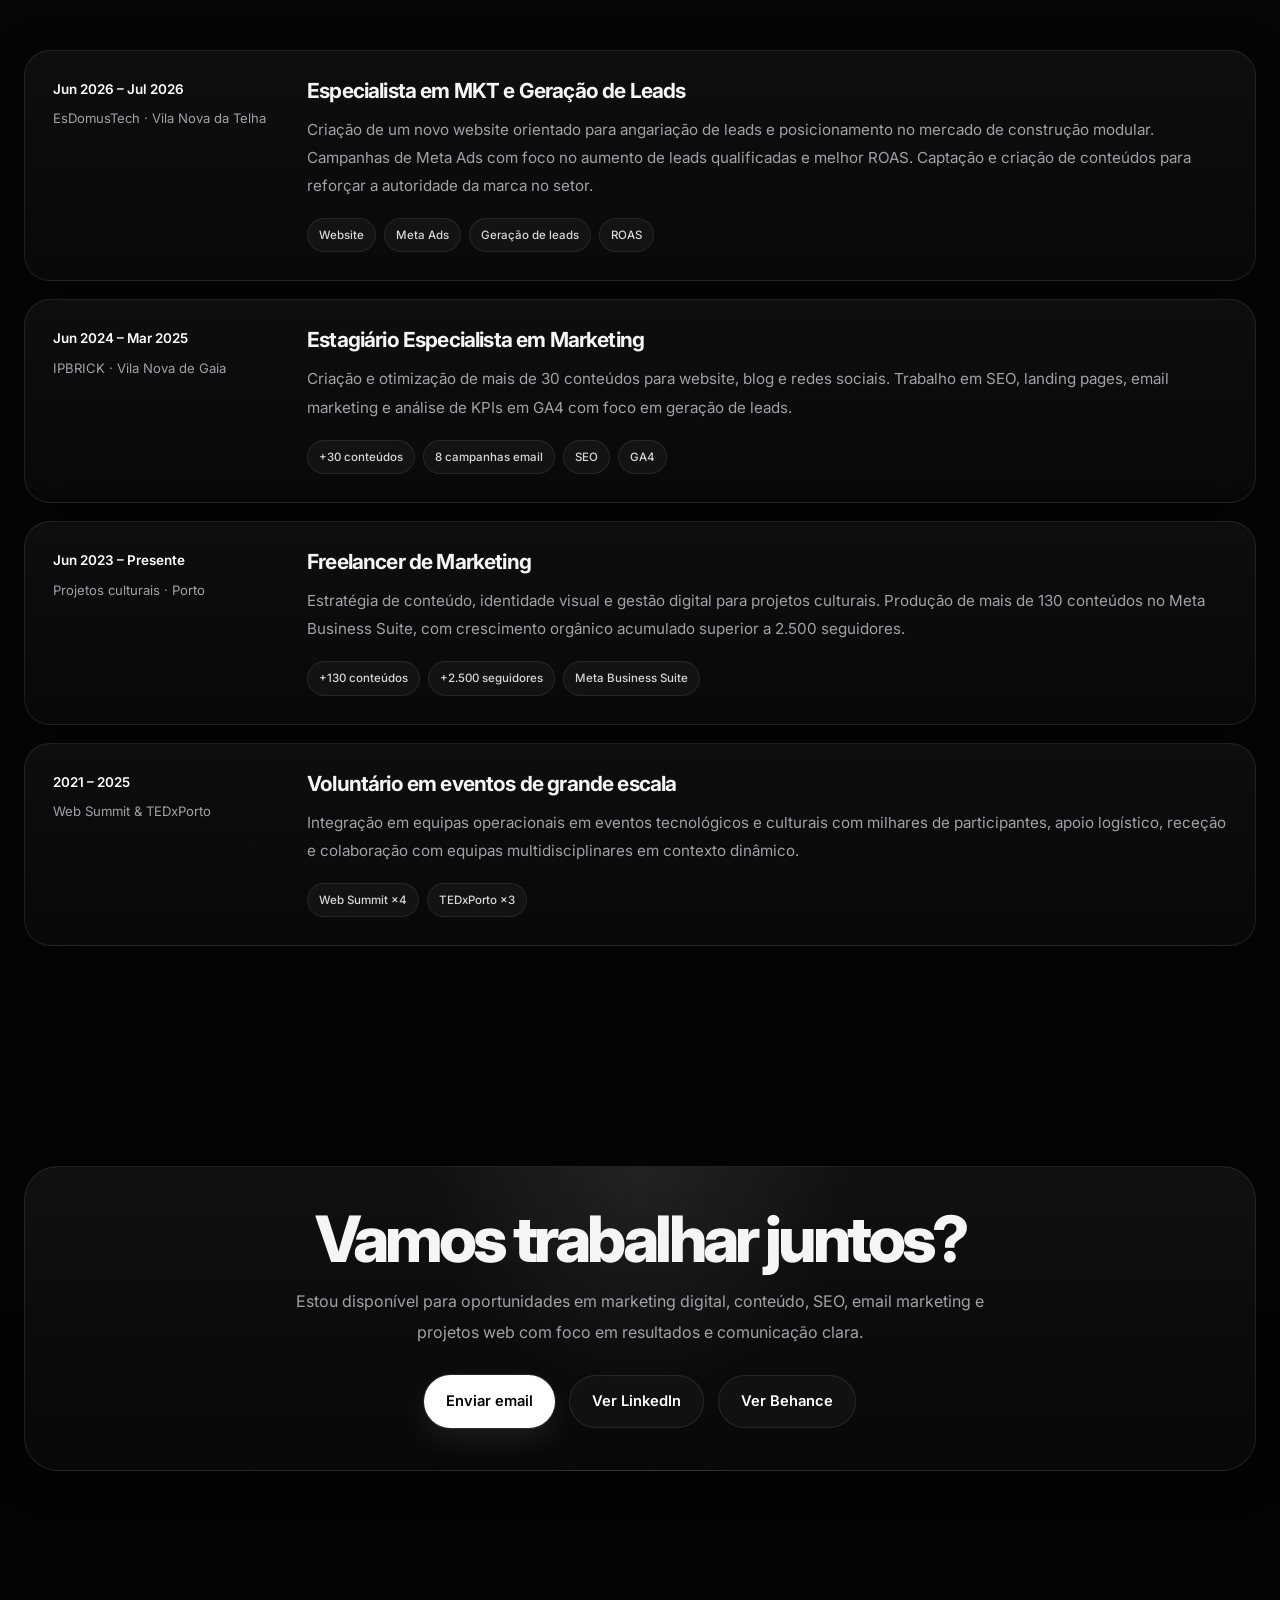
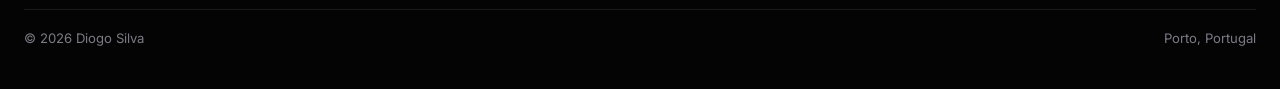
==== commit 68b71a52: "feat: add L'Essence Atelier project, tidy project card tags Replace e-commerce placeholder with L'Es" ====
--- a/index.html
+++ b/index.html
@@ -130,15 +130,15 @@
           <img src="assets/img/esdomustech-t3-hero.jpg" alt="Projeto EsDomusTech" class="project-img" />
           <div class="project-overlay"></div>
           <div class="project-content">
-            <span class="project-type">Web · Real Estate Tech · Lovable · Live</span>
             <h3 class="project-name">EsDomusTech</h3>
             <p class="project-desc">
               Website institucional para a ESDOMUSTECH, marca de casas modulares tecnológicas. Estrutura, identidade visual e presença digital orientadas a um setor emergente do imobiliário.
             </p>
             <div class="project-meta">
-              <span>Website institucional</span>
-              <span>Identidade de marca</span>
-              <span>Lovable</span>
+              <span>Imobiliário modular</span>
+              <span>Vite</span>
+              <span>React</span>
+              <span>TypeScript</span>
             </div>
             <a class="project-link" href="https://esdomustech.lovable.app/" target="_blank" rel="noopener">
               Abrir site
@@ -149,32 +149,6 @@
           </div>
         </article>
 
-        <!-- EVPM -->
-        <article class="project-card">
-          <div class="project-logo-thumb">
-            <img src="assets/img/EVPM em Palco.jpg" alt="EVPM" />
-          </div>
-          <div class="project-overlay"></div>
-          <div class="project-content">
-            <span class="project-type">Web · Lovable · Live</span>
-            <h3 class="project-name">EVPM</h3>
-            <p class="project-desc">
-              Projeto web desenvolvido com Lovable. Interface moderna com identidade visual própria e estrutura focada em comunicação clara.
-            </p>
-            <div class="project-meta">
-              <span>Lovable</span>
-              <span>Web App</span>
-              <span>Live</span>
-            </div>
-            <a class="project-link" href="https://evpm.vercel.app" target="_blank" rel="noopener">
-              Abrir site
-              <svg width="15" height="15" viewBox="0 0 15 15" fill="none">
-                <path d="M2 13L13 2M13 2H7M13 2V8" stroke="currentColor" stroke-width="1.5" stroke-linecap="round" stroke-linejoin="round"/>
-              </svg>
-            </a>
-          </div>
-        </article>
-
         <!-- TAIPAM -->
         <article class="project-card">
           <div class="project-logo-thumb">
@@ -182,15 +156,15 @@
           </div>
           <div class="project-overlay"></div>
           <div class="project-content">
-            <span class="project-type">Web · Lovable · Live</span>
             <h3 class="project-name">TAIPAM</h3>
             <p class="project-desc">
               Projeto web desenvolvido com Lovable. Estrutura digital com foco em presença online e experiência do utilizador.
             </p>
             <div class="project-meta">
-              <span>Lovable</span>
-              <span>Web App</span>
-              <span>Live</span>
+              <span>Associação</span>
+              <span>Vite</span>
+              <span>React</span>
+              <span>TypeScript</span>
             </div>
             <a class="project-link" href="https://taipam.lovable.app" target="_blank" rel="noopener">
               Abrir site
@@ -201,77 +175,47 @@
           </div>
         </article>
 
-        <!-- McLaren -->
+        <!-- Fiat Flow Tracker -->
         <article class="project-card">
-          <img src="assets/img/McLarenProject.jpeg" alt="Projeto McLaren" class="project-img" />
+          <img src="assets/img/fiat-flow-tracker-cover.jpg" alt="Fiat Flow Tracker" class="project-img" />
           <div class="project-overlay"></div>
           <div class="project-content">
-            <span class="project-type">Visual · Storytelling · Brand</span>
-            <h3 class="project-name">McLaren</h3>
-            <p class="project-desc">
-              Projeto com foco visual, narrativa de marca e apresentação digital inspirada no universo automóvel premium.
-            </p>
-            <div class="project-meta">
-              <span>Landing experience</span>
-              <span>Design visual</span>
-              <span>Brand presence</span>
-            </div>
-            <a class="project-link" href="McLarenSite/">
-              Ver projeto
-              <svg width="15" height="15" viewBox="0 0 15 15" fill="none">
-                <path d="M2.5 7.5h10M8.5 3.5l4 4-4 4" stroke="currentColor" stroke-width="1.5" stroke-linecap="round" stroke-linejoin="round"/>
-              </svg>
-            </a>
-          </div>
-        </article>
-
-        <!-- SneakerStreet -->
-        <article class="project-card">
-          <img src="assets/img/SneakerStoreProject.jpeg" alt="Projeto SneakerStreet" class="project-img" />
-          <div class="project-overlay"></div>
-          <div class="project-content">
-            <span class="project-type">E-commerce · UI · Web</span>
-            <h3 class="project-name">SneakerStreet</h3>
-            <p class="project-desc">
-              Website com identidade própria, estrutura comercial e foco em experiência visual orientada para produto.
-            </p>
-            <div class="project-meta">
-              <span>UI comercial</span>
-              <span>Produto</span>
-              <span>Estrutura web</span>
-            </div>
-            <a class="project-link" href="SneakerStore/">
-              Ver projeto
-              <svg width="15" height="15" viewBox="0 0 15 15" fill="none">
-                <path d="M2.5 7.5h10M8.5 3.5l4 4-4 4" stroke="currentColor" stroke-width="1.5" stroke-linecap="round" stroke-linejoin="round"/>
-              </svg>
-            </a>
-          </div>
-        </article>
-
-        <!-- Fiat Flow Tracker -->
-        <article class="project-card">
-          <div class="project-logo-thumb">
-            <svg width="72" height="72" viewBox="0 0 48 48" fill="none">
-              <path d="M6 34 L16 22 L24 28 L42 10" stroke="#00ff78" stroke-width="2.5" stroke-linecap="round" stroke-linejoin="round"/>
-              <path d="M32 10h10v10" stroke="#00ff78" stroke-width="2.5" stroke-linecap="round" stroke-linejoin="round"/>
-              <path d="M6 40h36" stroke="rgba(255,255,255,0.25)" stroke-width="2" stroke-linecap="round"/>
-            </svg>
-          </div>
-          <div class="project-overlay"></div>
-          <div class="project-content">
-            <span class="project-type">Web App · Fullstack · Next.js · Live</span>
             <h3 class="project-name">Fiat Flow Tracker</h3>
             <p class="project-desc">
               Aplicação fullstack de gestão financeira pessoal — dashboard, movimentos, orçamentos, património e metas. Demo pública editável em tempo real.
             </p>
             <div class="project-meta">
+              <span>Gestão financeira</span>
               <span>Next.js</span>
               <span>TypeScript</span>
               <span>Prisma</span>
             </div>
             <a class="project-link" href="https://fiat-flow-demo.vercel.app" target="_blank" rel="noopener">
               Abrir demo
+              <svg width="15" height="15" viewBox="0 0 15 15" fill="none">
+                <path d="M2 13L13 2M13 2H7M13 2V8" stroke="currentColor" stroke-width="1.5" stroke-linecap="round" stroke-linejoin="round"/>
+              </svg>
+            </a>
+          </div>
+        </article>
+
+        <!-- L'Essence Atelier -->
+        <article class="project-card">
+          <img src="assets/img/lessence-atelier-cover.jpg" alt="L'Essence Atelier" class="project-img" />
+          <div class="project-overlay"></div>
+          <div class="project-content">
+            <h3 class="project-name">L'Essence Atelier</h3>
+            <p class="project-desc">
+              Loja de perfumaria com funil de compra completo e admin ao estilo Shopify — catálogo, checkout, encomendas, descontos e analytics de eventos GA4 em tempo real.
+            </p>
+            <div class="project-meta">
+              <span>E-commerce</span>
+              <span>React</span>
+              <span>TypeScript</span>
+              <span>Tailwind</span>
+            </div>
+            <a class="project-link" href="https://lessence-atelier.vercel.app" target="_blank" rel="noopener">
+              Abrir site
               <svg width="15" height="15" viewBox="0 0 15 15" fill="none">
                 <path d="M2 13L13 2M13 2H7M13 2V8" stroke="currentColor" stroke-width="1.5" stroke-linecap="round" stroke-linejoin="round"/>
               </svg>
--- a/assets/css/home.css
+++ b/assets/css/home.css
@@ -472,6 +472,8 @@
   .hero-grid { grid-template-columns: 1fr; }
   .hero-visual { min-height: auto; order: -1; padding-top: 30px; }
   .photo-card { max-width: 420px; }
+  .mini-card.top-right { right: 12px; }
+  .mini-card.bottom-left { left: 12px; }
   .hero-stats { grid-template-columns: 1fr; }
   .projects-grid, .skills-grid { grid-template-columns: 1fr; }
   .timeline-item { grid-template-columns: 1fr; }
@@ -485,6 +487,6 @@
   .project-card { min-height: 420px; }
   .project-desc { max-width: 100%; }
   .contact-box { padding: 32px 22px; }
-  .mini-card.top-right { right: 0; top: 24px; }
-  .mini-card.bottom-left { left: 0; bottom: 24px; }
-}
+  .mini-card.top-right { right: 12px; top: 24px; }
+  .mini-card.bottom-left { left: 12px; bottom: 24px; }
+}
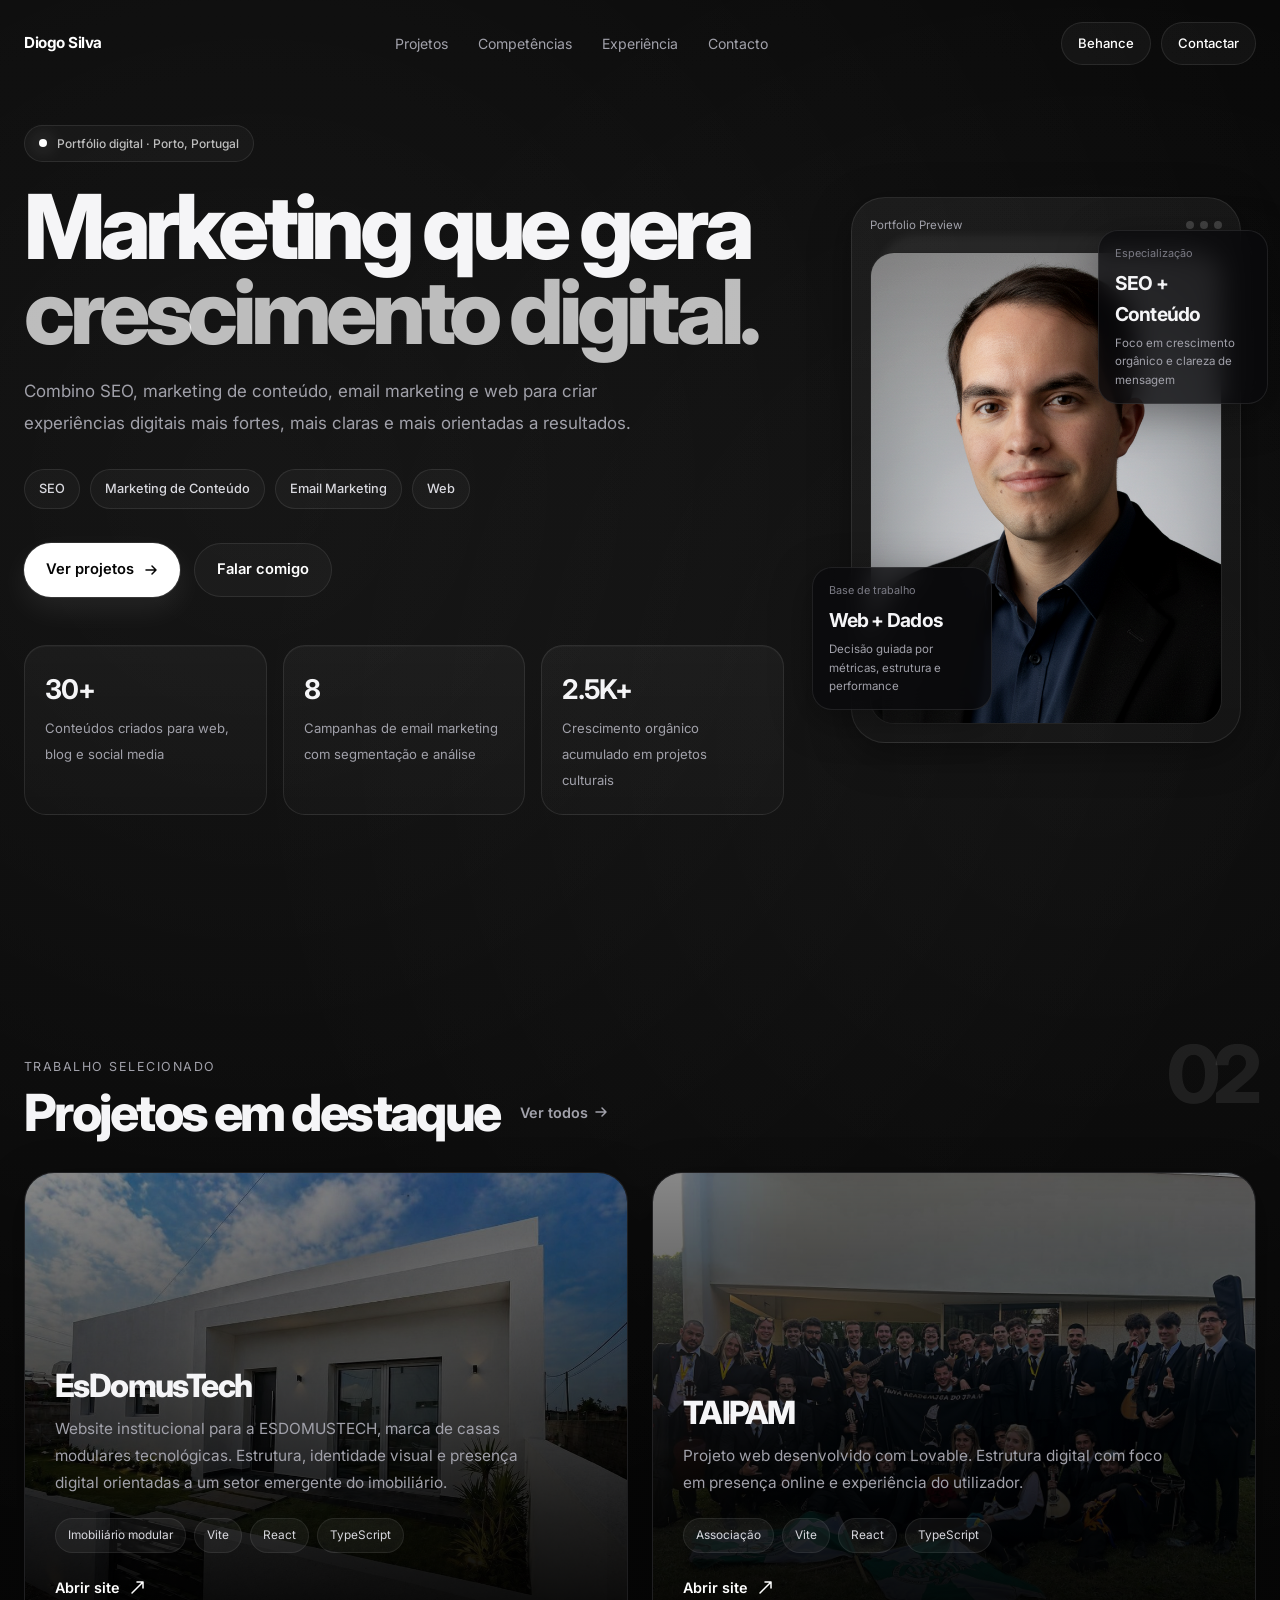
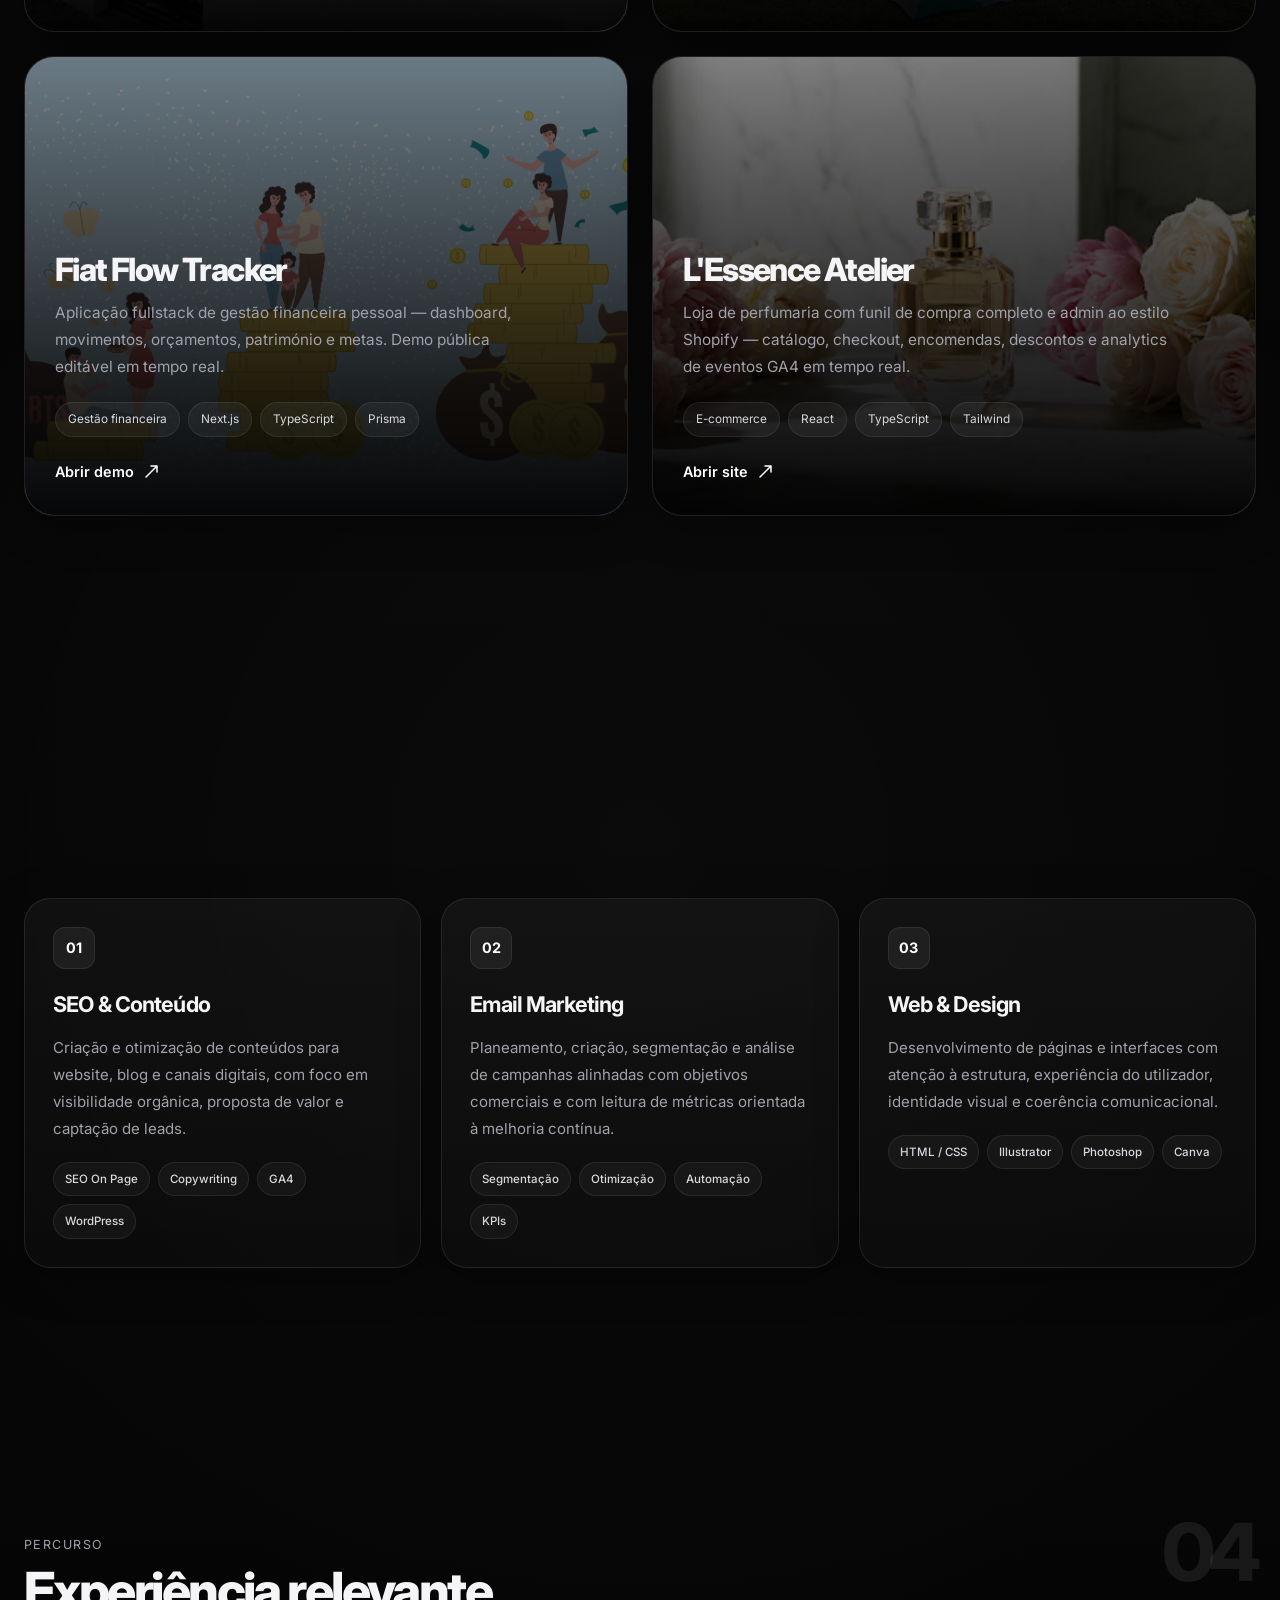
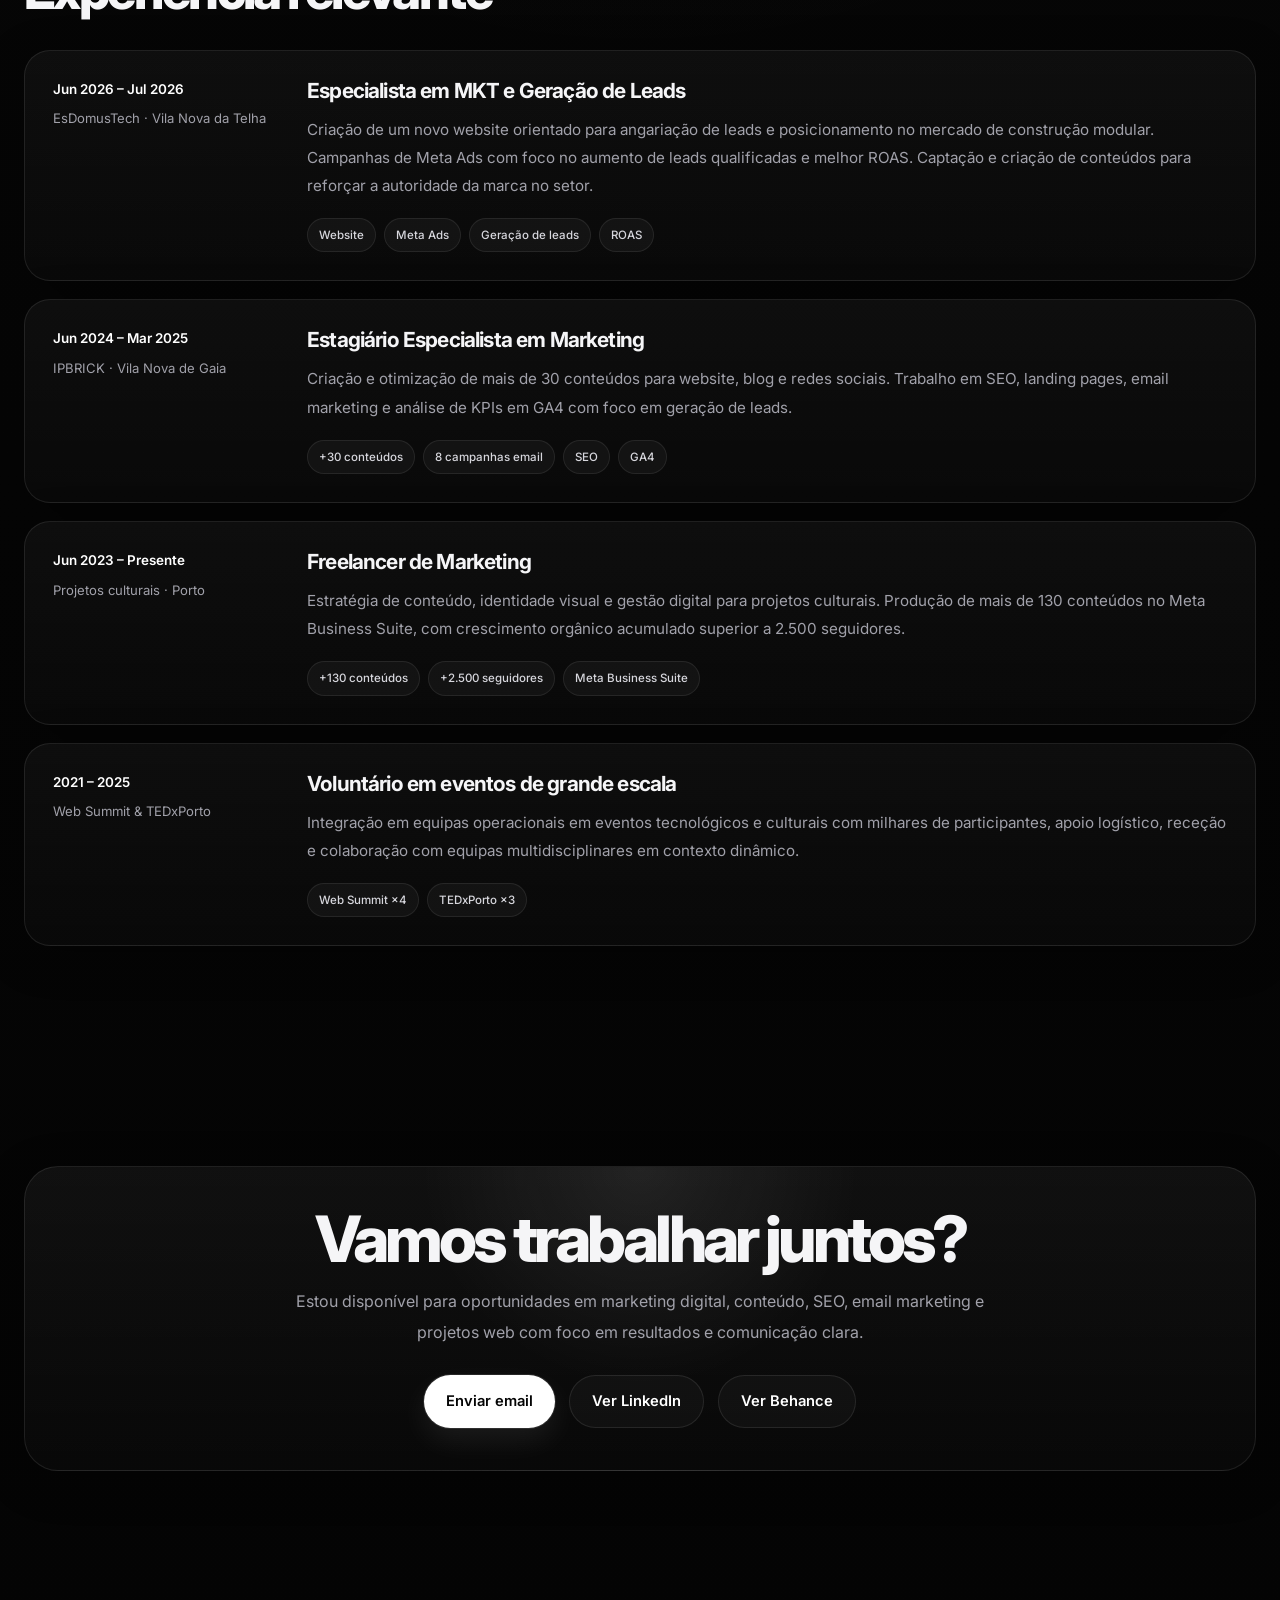
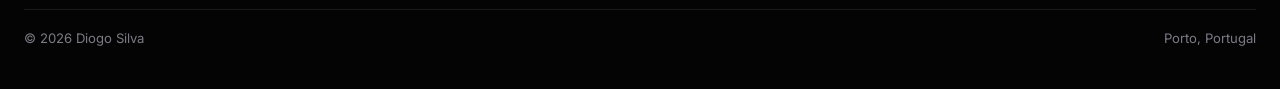
==== commit 238c9336: "fix: update EsDomusTech project link to new Vercel deploy" ====
--- a/index.html
+++ b/index.html
@@ -140,7 +140,7 @@
               <span>React</span>
               <span>TypeScript</span>
             </div>
-            <a class="project-link" href="https://esdomustech.lovable.app/" target="_blank" rel="noopener">
+            <a class="project-link" href="https://esdomustech.vercel.app/" target="_blank" rel="noopener">
               Abrir site
               <svg width="15" height="15" viewBox="0 0 15 15" fill="none">
                 <path d="M2 13L13 2M13 2H7M13 2V8" stroke="currentColor" stroke-width="1.5" stroke-linecap="round" stroke-linejoin="round"/>
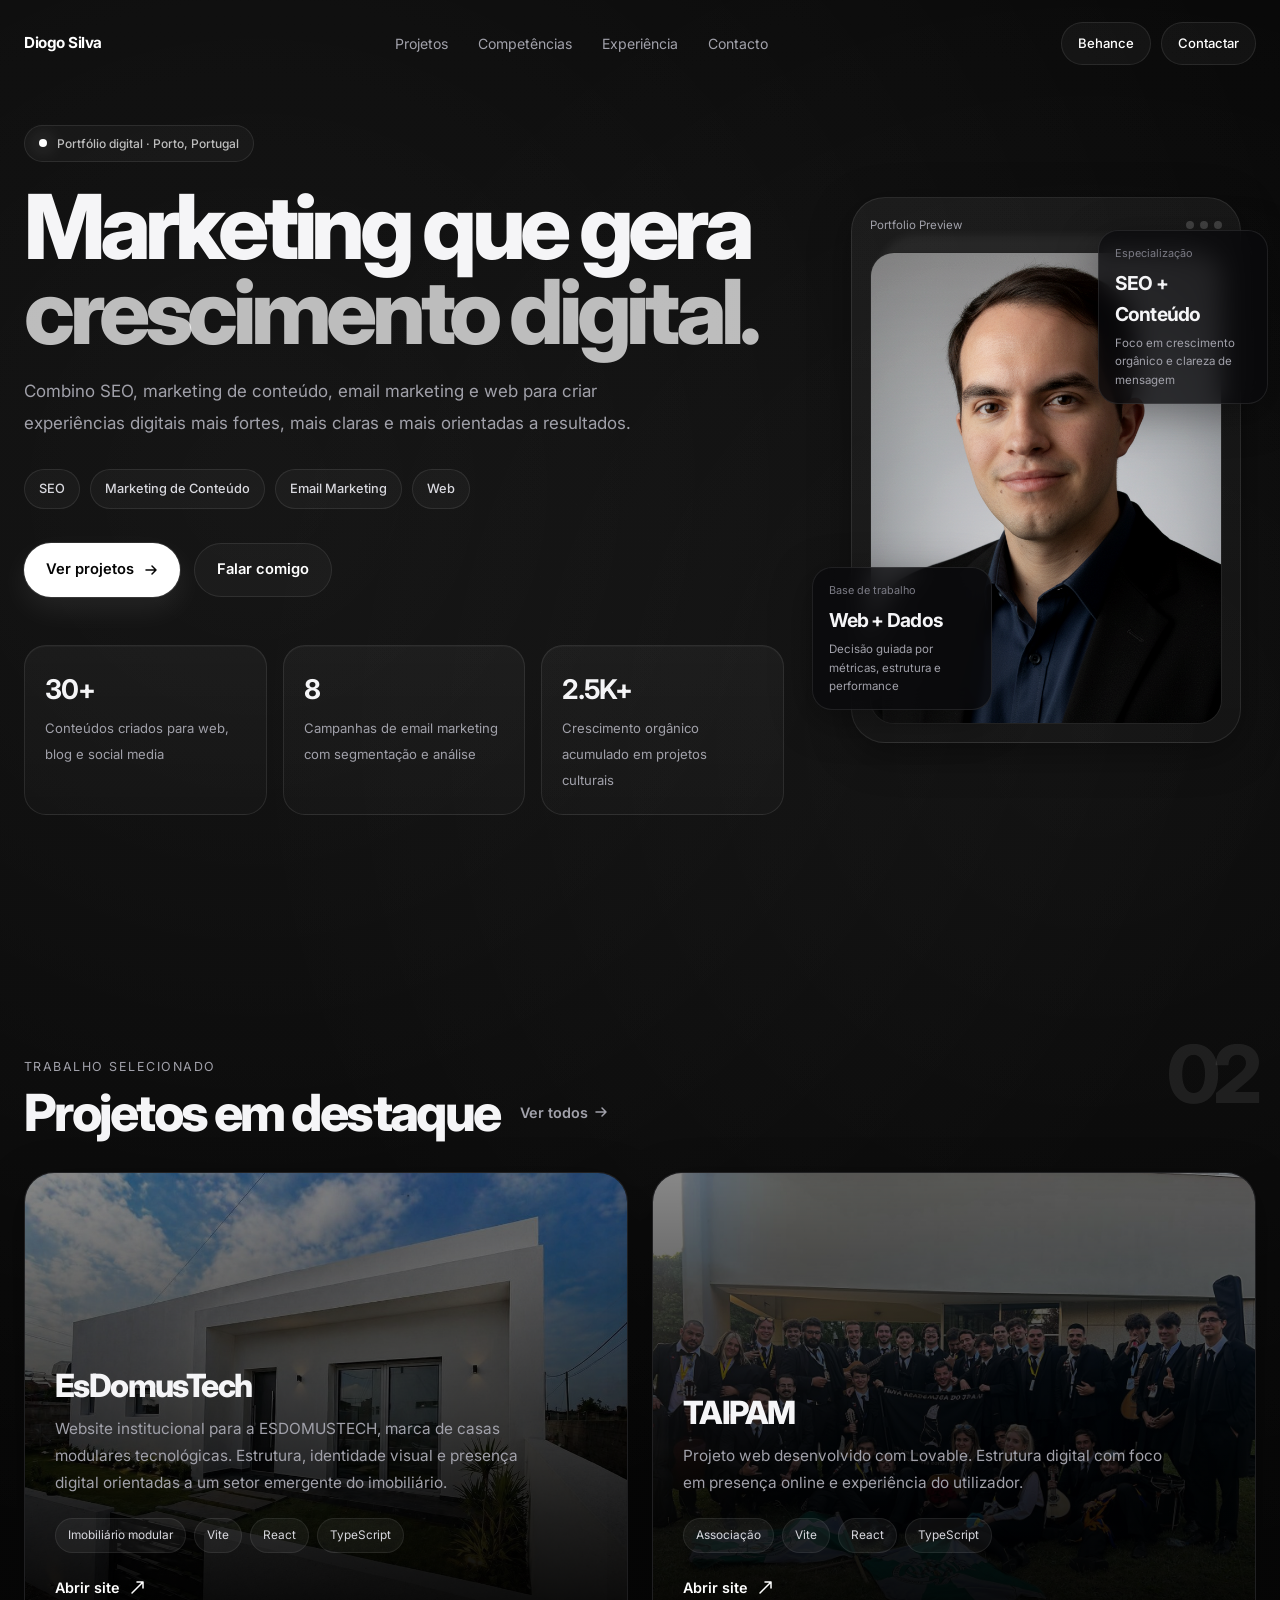
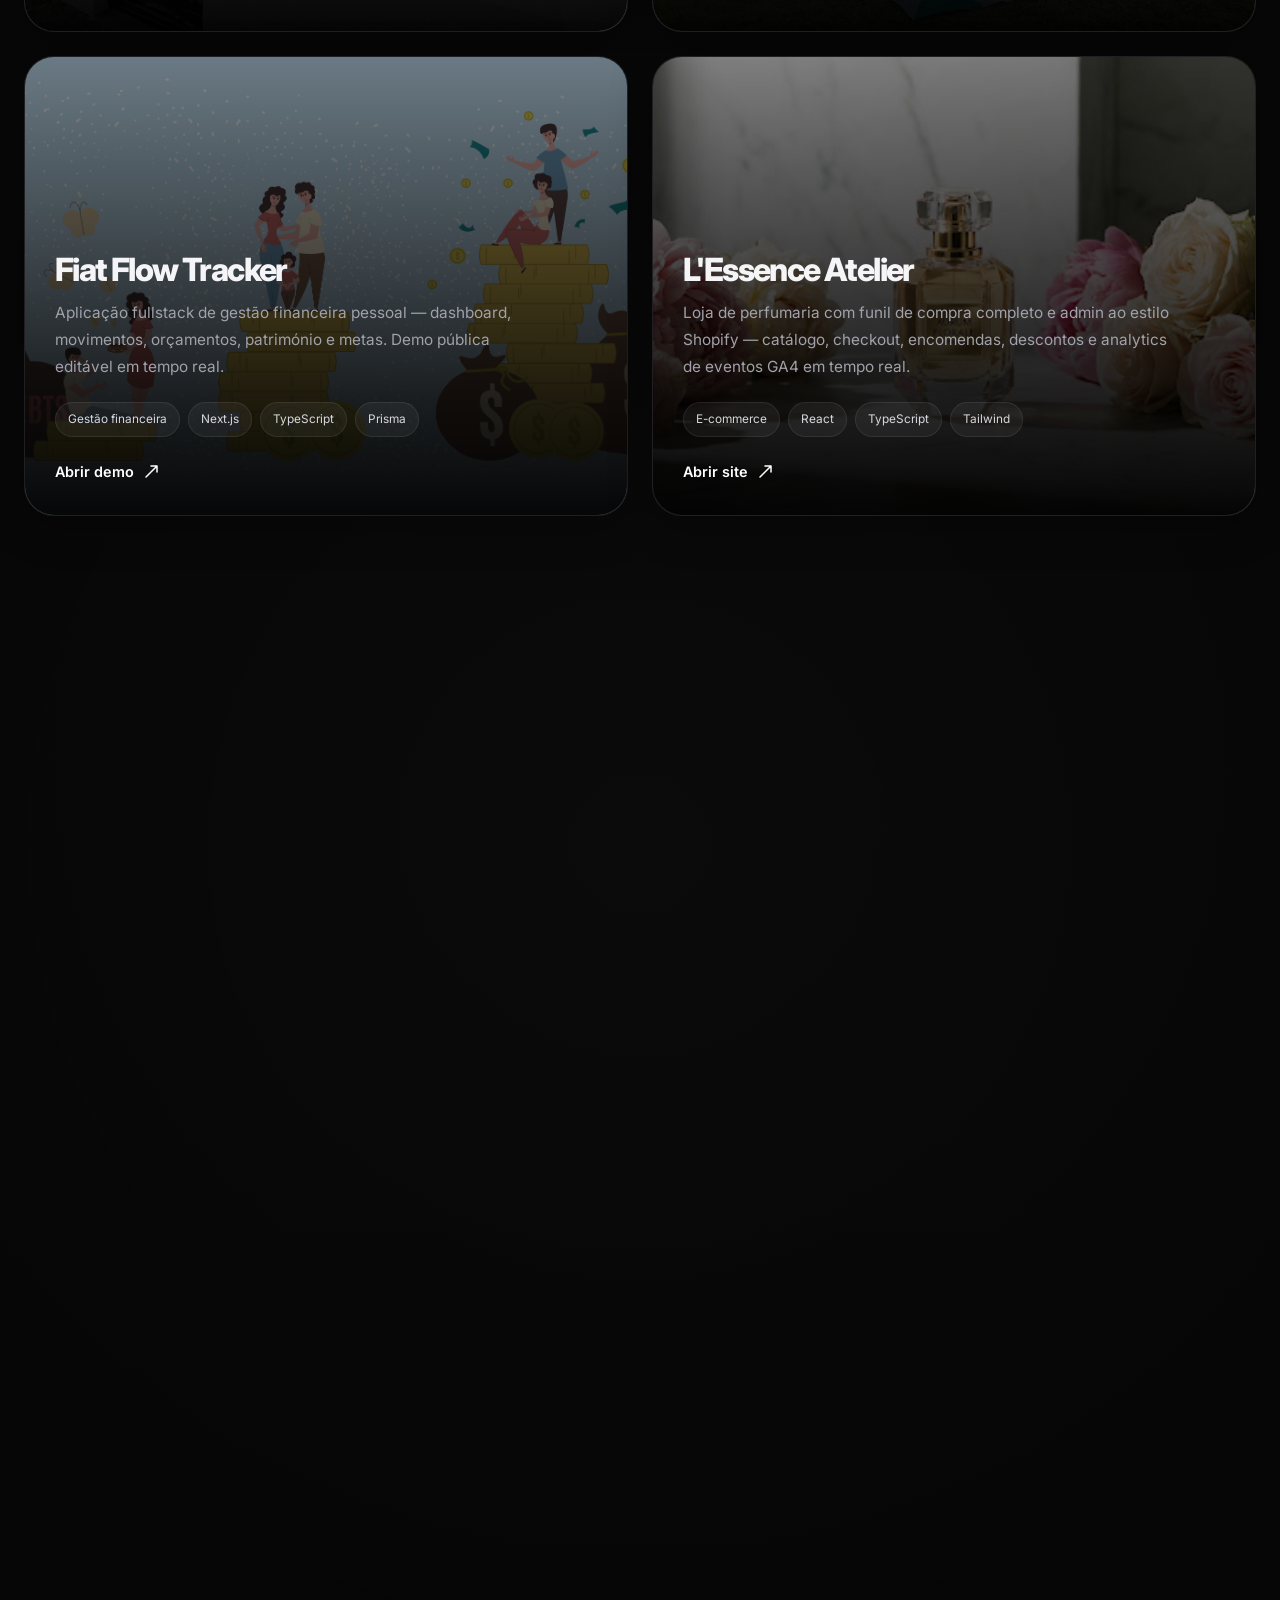
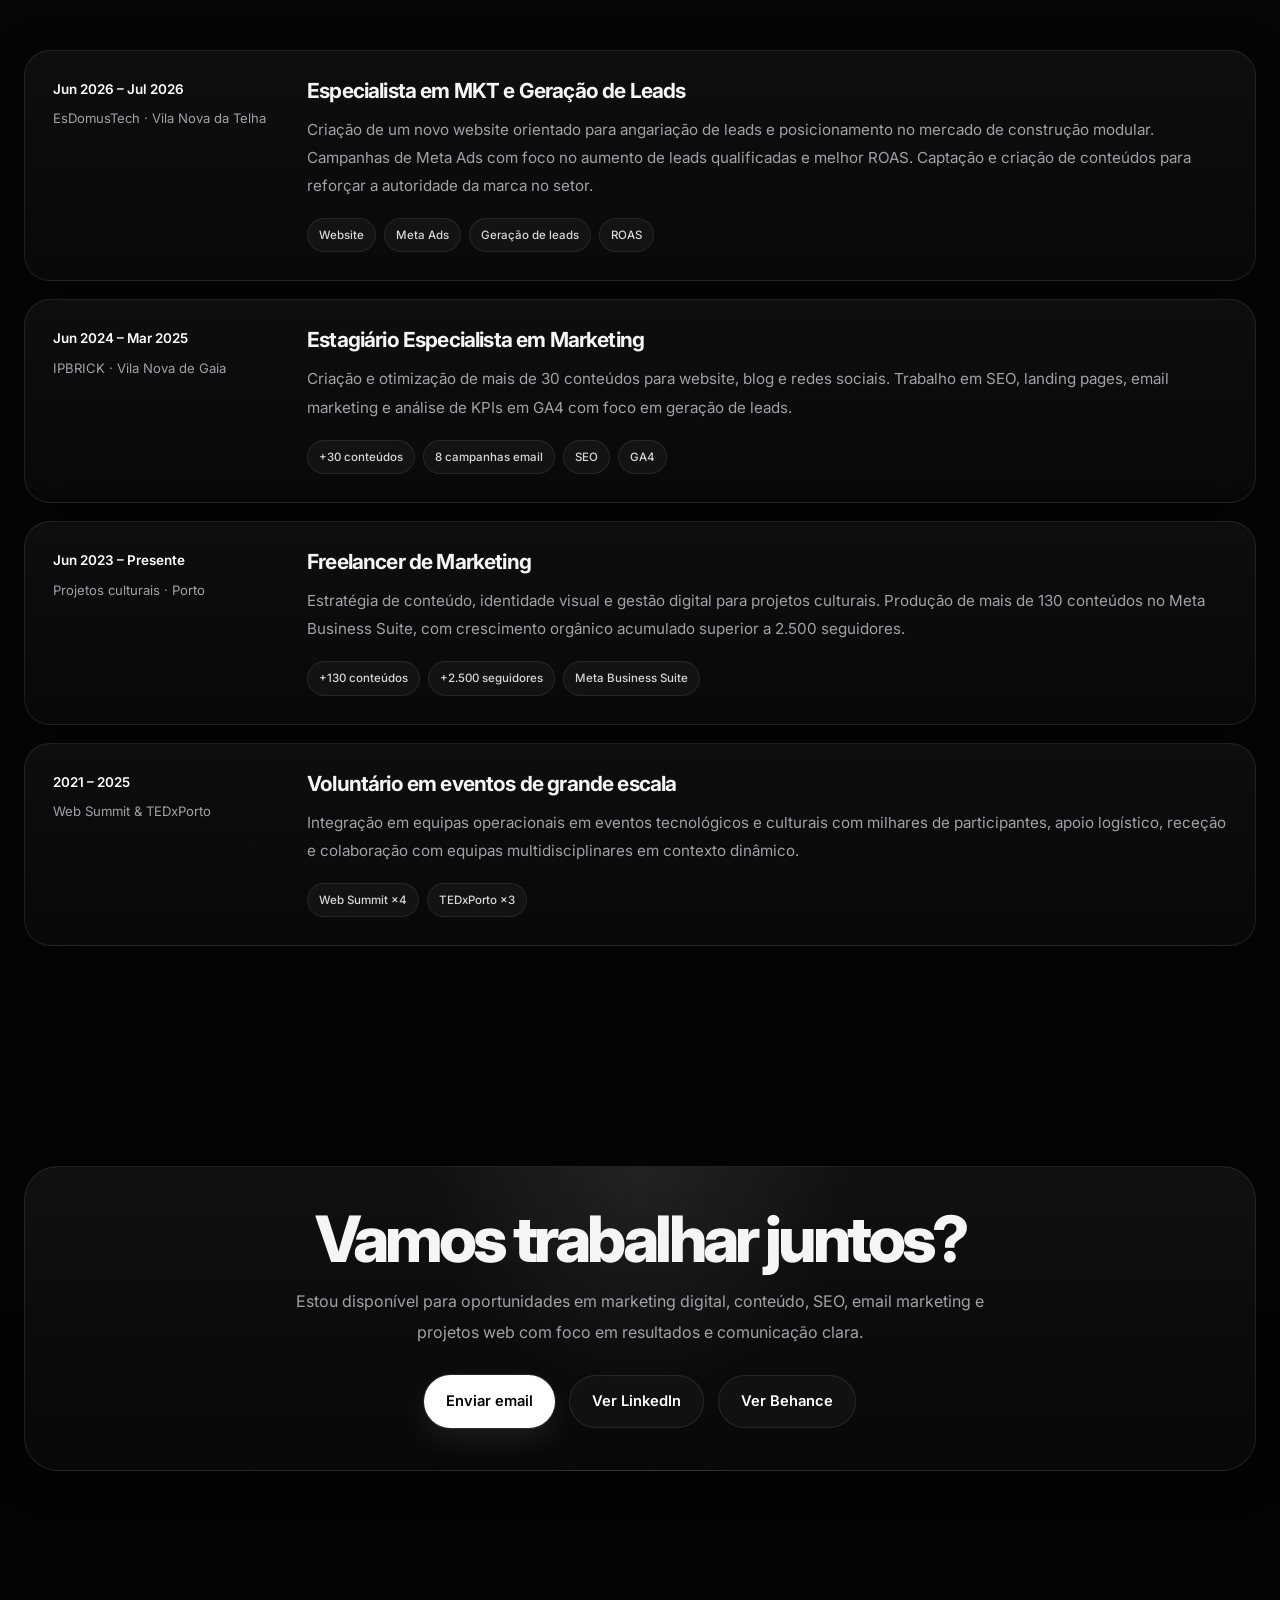
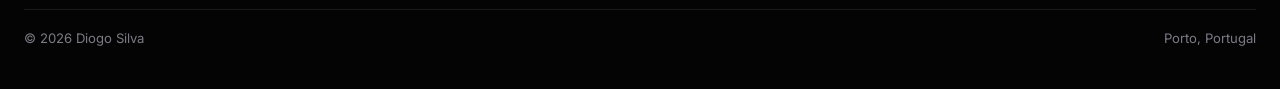
==== commit 509fa154: "feat: add site favicon and apple-touch-icon" ====
--- a/index.html
+++ b/index.html
@@ -10,6 +10,9 @@
   <meta property="og:description" content="SEO, Marketing de Conteúdo, Email Marketing e projetos digitais." />
   <meta property="og:type" content="website" />
   <meta property="og:url" content="https://diogoafonsosilva.github.io/" />
+
+  <link rel="icon" type="image/png" href="assets/img/favicon.png" />
+  <link rel="apple-touch-icon" href="assets/img/apple-touch-icon.png" />
 
   <link rel="preconnect" href="https://fonts.googleapis.com" />
   <link rel="preconnect" href="https://fonts.gstatic.com" crossorigin />
